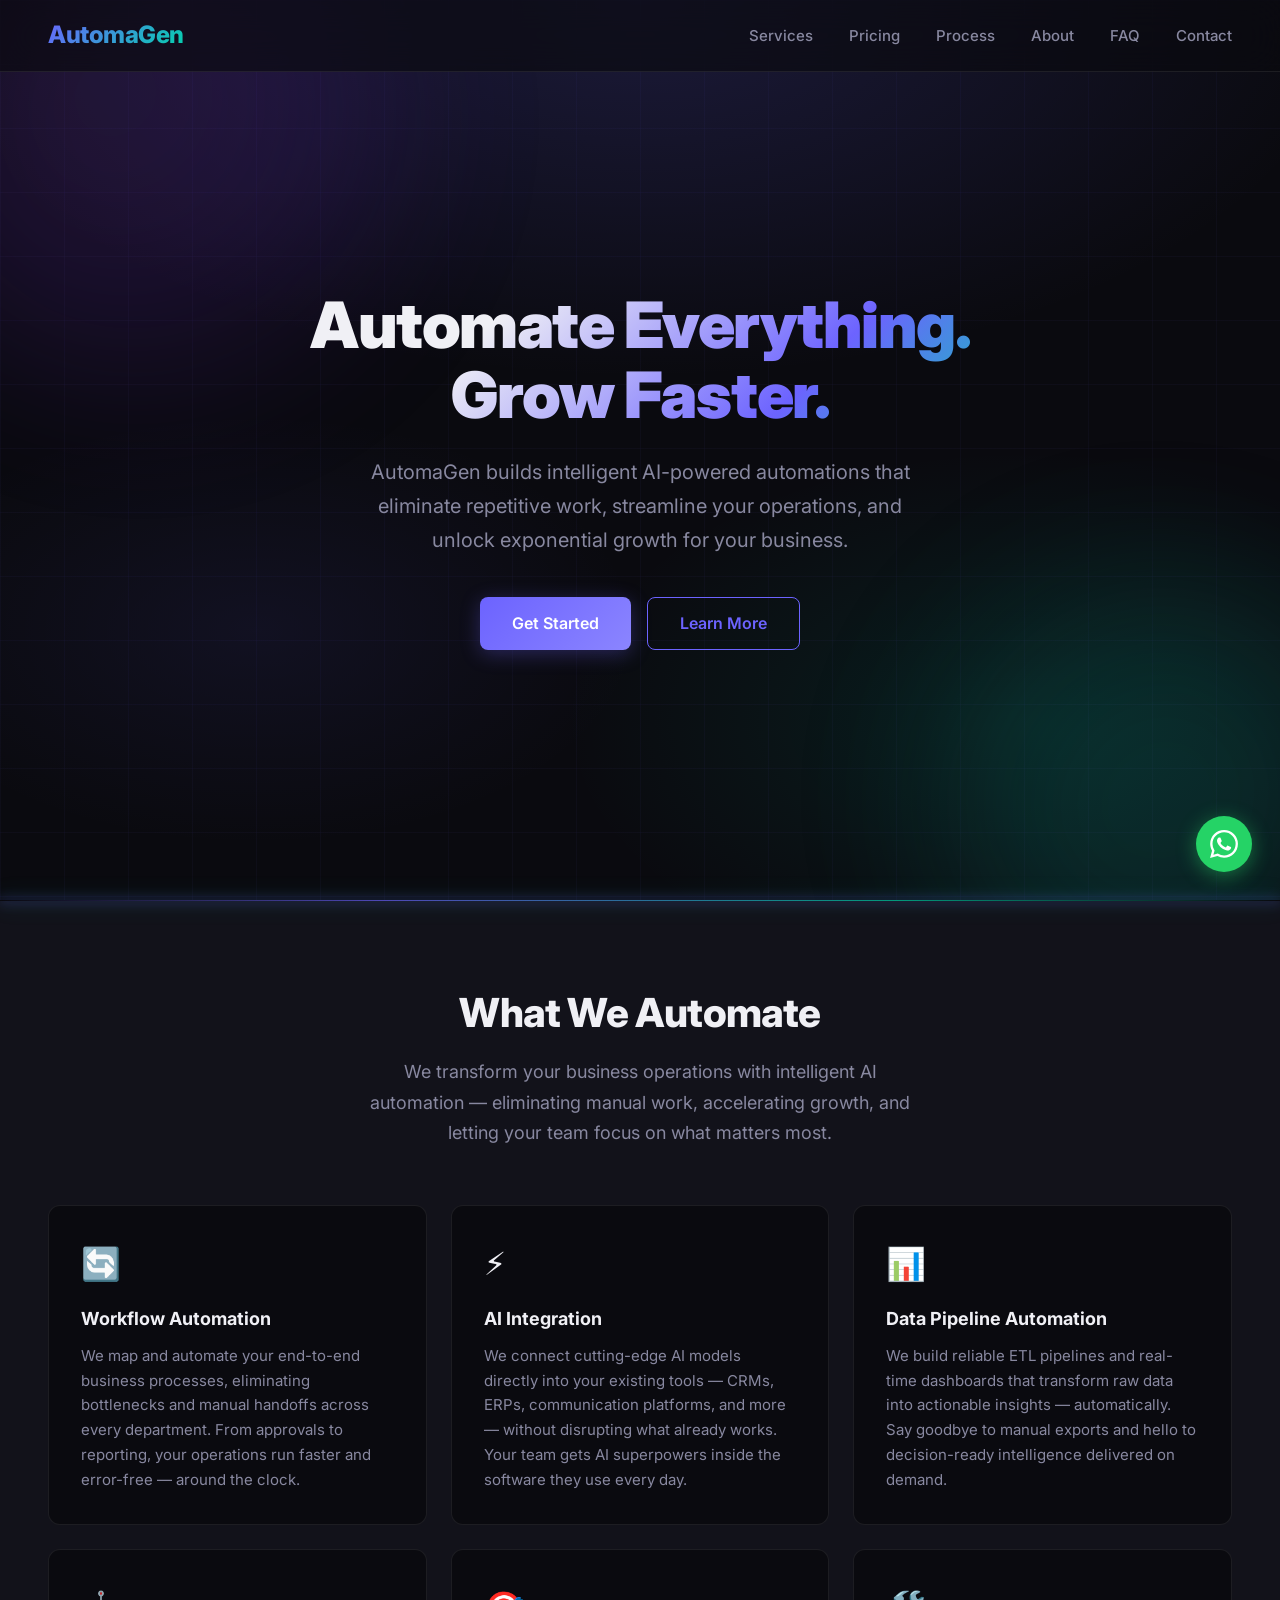
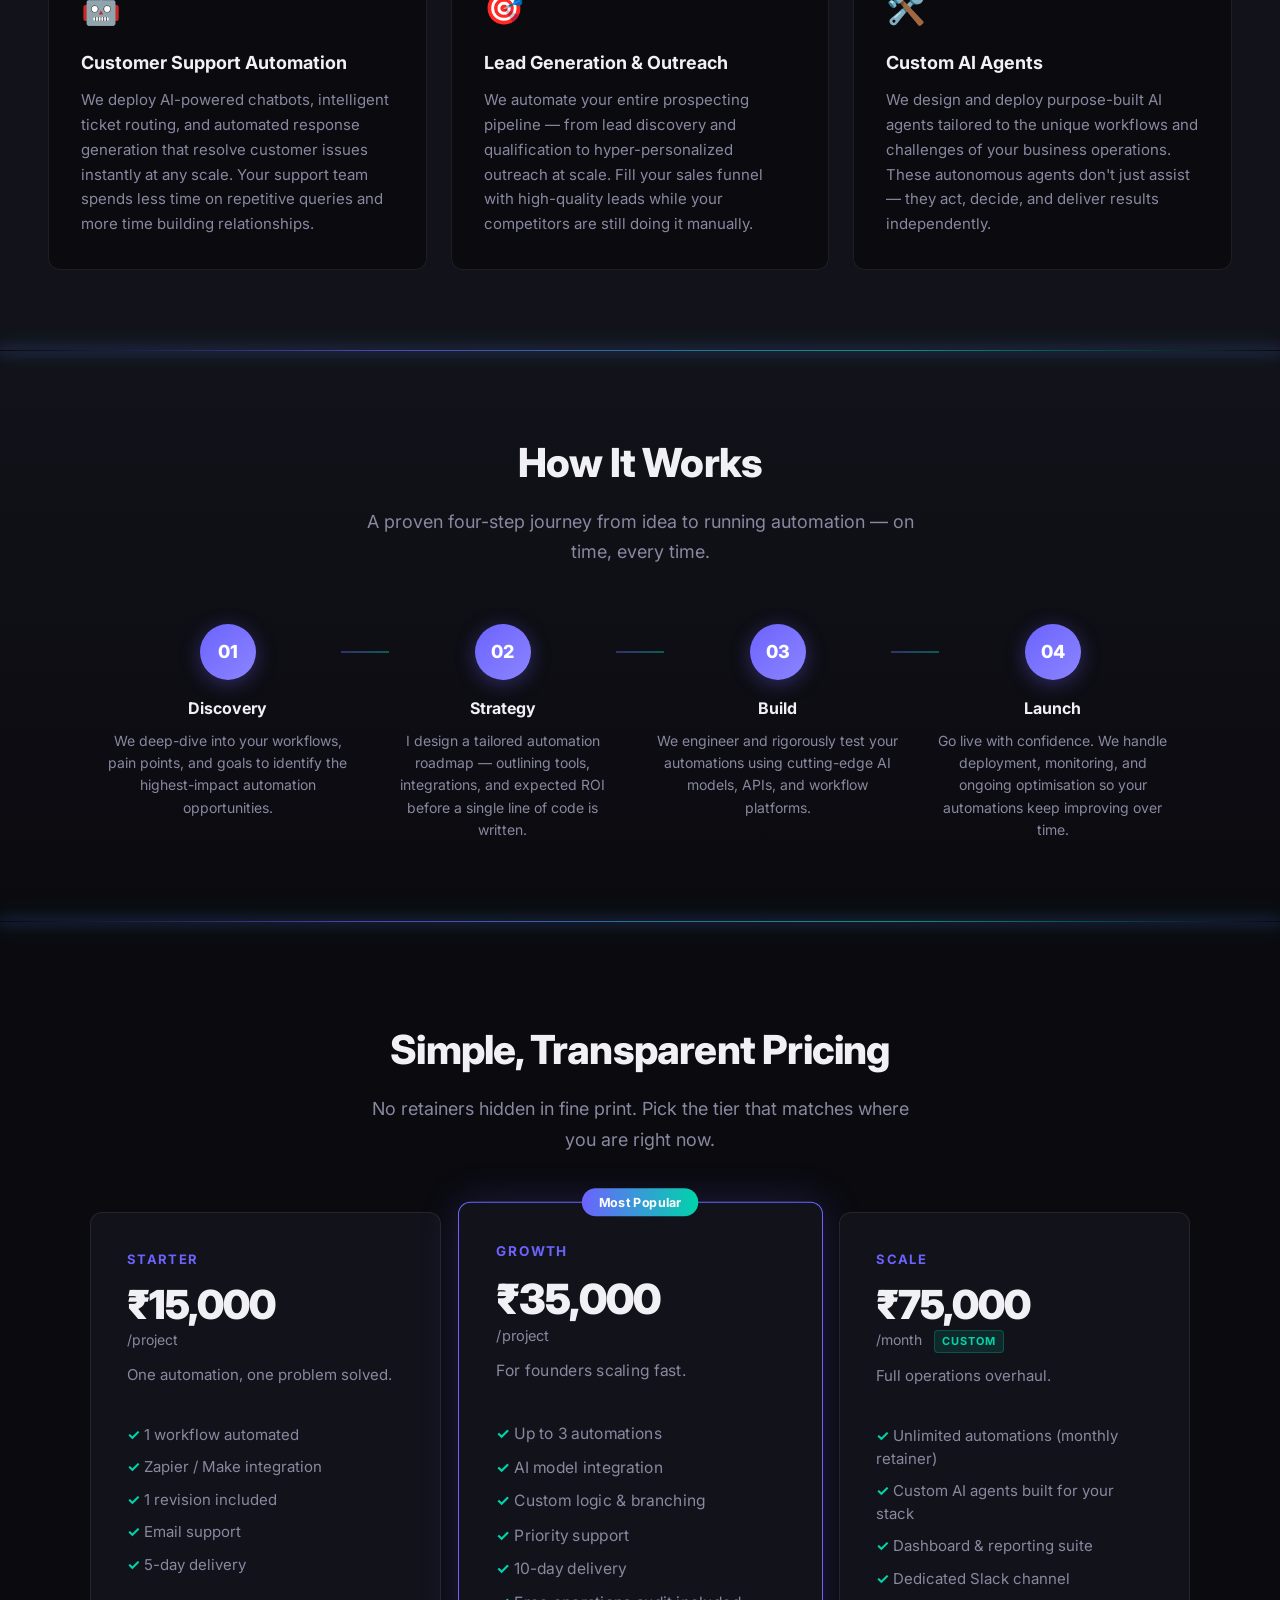
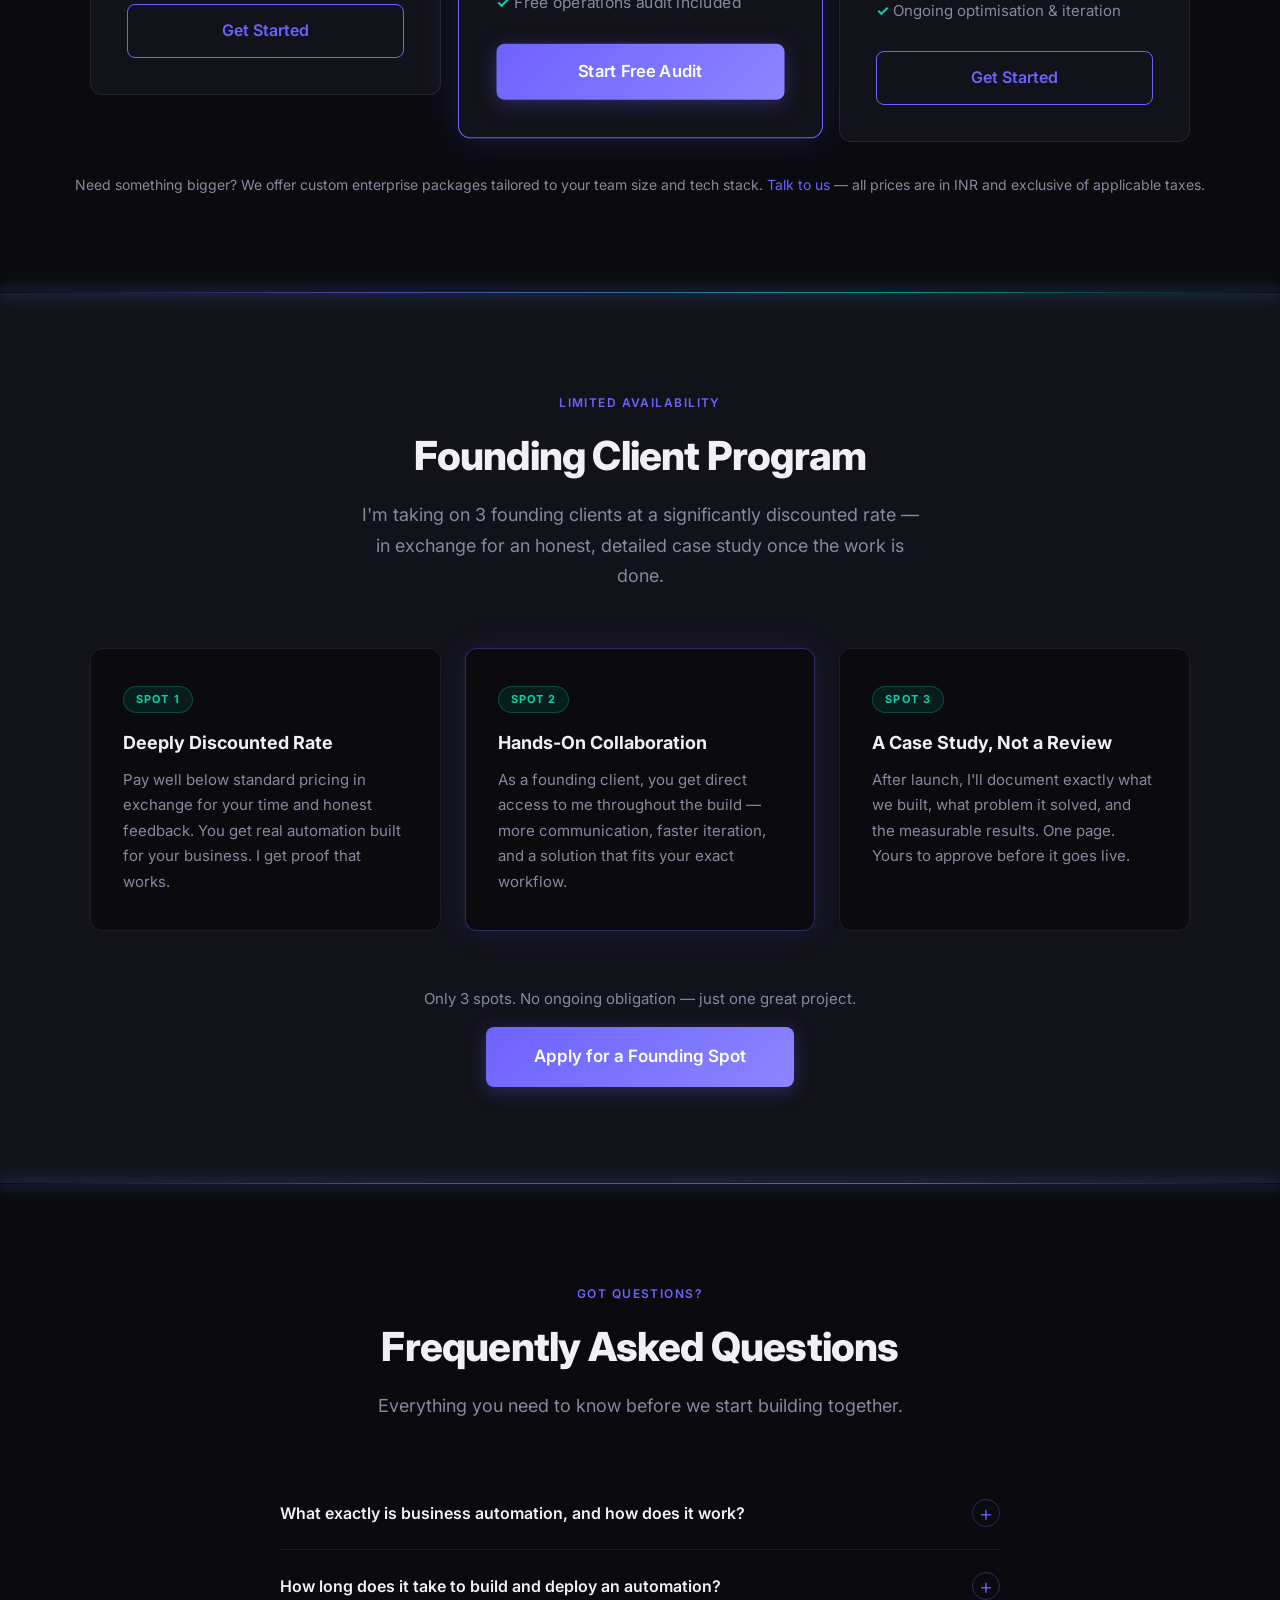
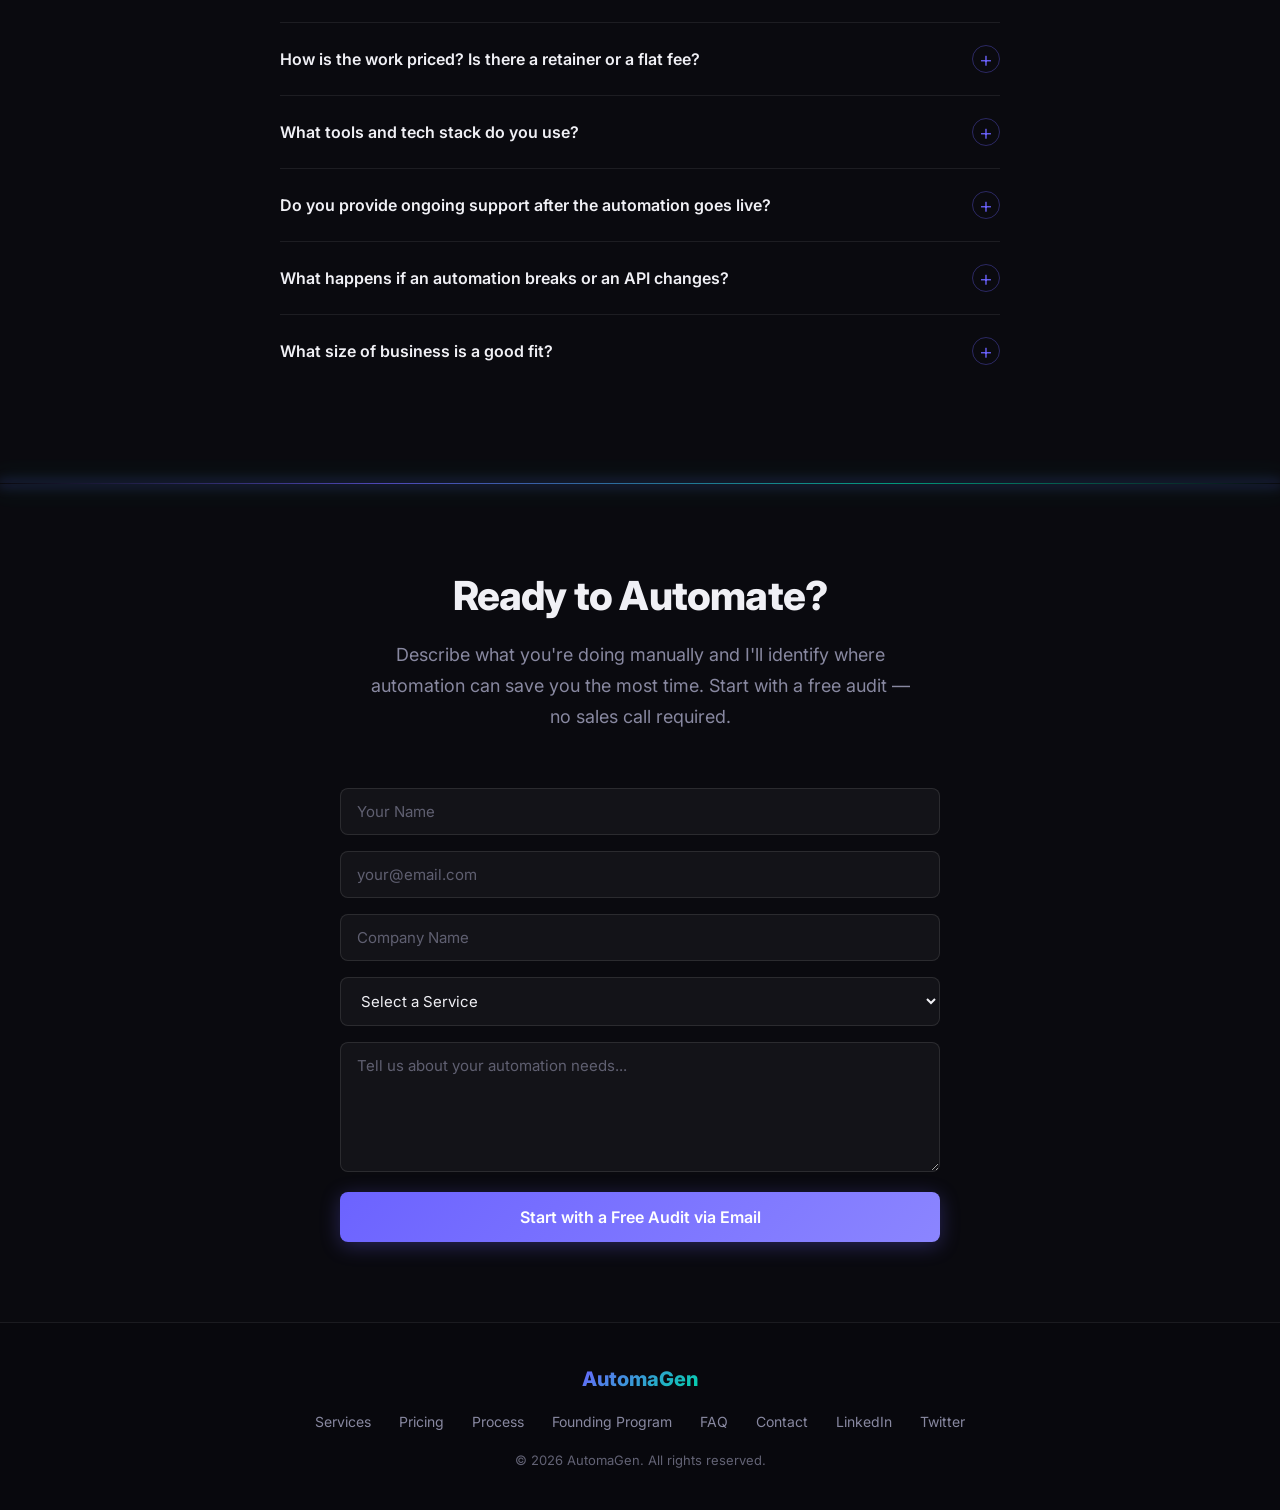
==== index.html @ 4efe049e "Initial commit: AutomaGen website with USD pricing Starter $180 / Growth $420 / Scale $900. Added IN" ====
<!DOCTYPE html>
<html lang="en">
<head>
  <meta charset="UTF-8" />
  <meta name="viewport" content="width=device-width, initial-scale=1.0" />
  <title>AutomaGen - AI Automation Agency</title>
  <link rel="stylesheet" href="styles.css" />
</head>
<body>

  <!-- NAVIGATION -->
  <nav class="nav">
    <div class="container">
      <a href="#" class="nav-logo">AutomaGen</a>
      <ul class="nav-links">
        <li><a href="#services">Services</a></li>
        <li><a href="#pricing">Pricing</a></li>
        <li><a href="#process">Process</a></li>
        <li><a href="#about">About</a></li>
        <li><a href="#faq">FAQ</a></li>
        <li><a href="#contact">Contact</a></li>
      </ul>
    </div>
  </nav>

  <!-- HERO -->
  <section id="hero" class="hero">
    <div class="container">
      <h1 class="hero-title">Automate Everything.<br>Grow Faster.</h1>
      <p class="hero-subtitle">
        AutomaGen builds intelligent AI-powered automations that eliminate repetitive work,
        streamline your operations, and unlock exponential growth for your business.
      </p>
      <div class="hero-cta">
        <a href="#contact" class="btn-primary">Get Started</a>
        <a href="#process" class="btn-secondary">Learn More</a>
      </div>
    </div>
  </section>

  <hr class="glow-divider" />

  <!-- SERVICES -->
  <section id="services">
    <div class="container">
      <div class="section-header">
        <h2 class="section-title">What We Automate</h2>
        <p class="section-subtitle">We transform your business operations with intelligent AI automation — eliminating manual work, accelerating growth, and letting your team focus on what matters most.</p>
      </div>
      <div class="services-grid">

        <div class="service-card">
          <div class="service-icon">🔄</div>
          <h3 class="service-name">Workflow Automation</h3>
          <p class="service-desc">We map and automate your end-to-end business processes, eliminating bottlenecks and manual handoffs across every department. From approvals to reporting, your operations run faster and error-free — around the clock.</p>
        </div>

        <div class="service-card">
          <div class="service-icon">⚡</div>
          <h3 class="service-name">AI Integration</h3>
          <p class="service-desc">We connect cutting-edge AI models directly into your existing tools — CRMs, ERPs, communication platforms, and more — without disrupting what already works. Your team gets AI superpowers inside the software they use every day.</p>
        </div>

        <div class="service-card">
          <div class="service-icon">📊</div>
          <h3 class="service-name">Data Pipeline Automation</h3>
          <p class="service-desc">We build reliable ETL pipelines and real-time dashboards that transform raw data into actionable insights — automatically. Say goodbye to manual exports and hello to decision-ready intelligence delivered on demand.</p>
        </div>

        <div class="service-card">
          <div class="service-icon">🤖</div>
          <h3 class="service-name">Customer Support Automation</h3>
          <p class="service-desc">We deploy AI-powered chatbots, intelligent ticket routing, and automated response generation that resolve customer issues instantly at any scale. Your support team spends less time on repetitive queries and more time building relationships.</p>
        </div>

        <div class="service-card">
          <div class="service-icon">🎯</div>
          <h3 class="service-name">Lead Generation &amp; Outreach</h3>
          <p class="service-desc">We automate your entire prospecting pipeline — from lead discovery and qualification to hyper-personalized outreach at scale. Fill your sales funnel with high-quality leads while your competitors are still doing it manually.</p>
        </div>

        <div class="service-card">
          <div class="service-icon">🛠️</div>
          <h3 class="service-name">Custom AI Agents</h3>
          <p class="service-desc">We design and deploy purpose-built AI agents tailored to the unique workflows and challenges of your business operations. These autonomous agents don't just assist — they act, decide, and deliver results independently.</p>
        </div>

      </div>
    </div>
  </section>

  <hr class="glow-divider" />

  <!-- PROCESS -->
  <section id="process" class="process-section">
    <div class="container">
      <div class="section-header">
        <h2 class="section-title">How It Works</h2>
        <p class="section-subtitle">A proven four-step journey from idea to running automation — on time, every time.</p>
      </div>
      <div class="process-steps">

        <div class="process-step">
          <div class="step-number">01</div>
          <h3>Discovery</h3>
          <p>We deep-dive into your workflows, pain points, and goals to identify the highest-impact automation opportunities.</p>
        </div>

        <div class="process-step">
          <div class="step-number">02</div>
          <h3>Strategy</h3>
          <p>I design a tailored automation roadmap — outlining tools, integrations, and expected ROI before a single line of code is written.</p>
        </div>

        <div class="process-step">
          <div class="step-number">03</div>
          <h3>Build</h3>
          <p>We engineer and rigorously test your automations using cutting-edge AI models, APIs, and workflow platforms.</p>
        </div>

        <div class="process-step">
          <div class="step-number">04</div>
          <h3>Launch</h3>
          <p>Go live with confidence. We handle deployment, monitoring, and ongoing optimisation so your automations keep improving over time.</p>
        </div>

      </div>
    </div>
  </section>

  <hr class="glow-divider" />

  <!-- PRICING -->
  <section id="pricing" class="pricing-section">
    <div class="container">

      <div class="section-header">
        <h2 class="section-title">Simple, Transparent Pricing</h2>
        <p class="section-subtitle">No retainers hidden in fine print. Pick the tier that matches where you are right now.</p>
      </div>

      <div class="pricing-grid">

        <div class="pricing-card">
          <span class="pricing-tier">Starter</span>
          <div class="pricing-price">&#8377;15,000</div>
          <span class="pricing-period">/project</span>
          <p class="pricing-tagline">One automation, one problem solved.</p>
          <ul class="pricing-features">
            <li>1 workflow automated</li>
            <li>Zapier / Make integration</li>
            <li>1 revision included</li>
            <li>Email support</li>
            <li>5-day delivery</li>
          </ul>
          <a href="#contact" class="btn-secondary">Get Started</a>
        </div>

        <div class="pricing-card featured">
          <span class="pricing-badge">Most Popular</span>
          <span class="pricing-tier">Growth</span>
          <div class="pricing-price">&#8377;35,000</div>
          <span class="pricing-period">/project</span>
          <p class="pricing-tagline">For founders scaling fast.</p>
          <ul class="pricing-features">
            <li>Up to 3 automations</li>
            <li>AI model integration</li>
            <li>Custom logic &amp; branching</li>
            <li>Priority support</li>
            <li>10-day delivery</li>
            <li>Free operations audit included</li>
          </ul>
          <a href="mailto:ramana199839@gmail.com" class="btn-primary">Start Free Audit</a>
        </div>

        <div class="pricing-card">
          <span class="pricing-tier">Scale</span>
          <div class="pricing-price">&#8377;75,000</div>
          <span class="pricing-period">/month &nbsp;<span class="pricing-custom-label">Custom</span></span>
          <p class="pricing-tagline">Full operations overhaul.</p>
          <ul class="pricing-features">
            <li>Unlimited automations (monthly retainer)</li>
            <li>Custom AI agents built for your stack</li>
            <li>Dashboard &amp; reporting suite</li>
            <li>Dedicated Slack channel</li>
            <li>Ongoing optimisation &amp; iteration</li>
          </ul>
          <a href="#contact" class="btn-secondary">Get Started</a>
        </div>

      </div>

      <p class="pricing-note">
        Need something bigger? We offer custom enterprise packages tailored to your team size and tech stack.
        <a href="#contact">Talk to us</a> &mdash; all prices are in INR and exclusive of applicable taxes.
      </p>

    </div>
  </section>

  <hr class="glow-divider" />

  <!-- FOUNDING CLIENT PROGRAM -->
  <section id="founding" class="founding-section">
    <div class="container">
      <div class="section-header">
        <span class="section-label">Limited Availability</span>
        <h2 class="section-title">Founding Client Program</h2>
        <p class="section-subtitle">I'm taking on 3 founding clients at a significantly discounted rate — in exchange for an honest, detailed case study once the work is done.</p>
      </div>

      <div class="founding-cards">

        <div class="founding-card">
          <div class="founding-spot-badge">Spot 1</div>
          <h3 class="founding-card-title">Deeply Discounted Rate</h3>
          <p class="founding-card-desc">Pay well below standard pricing in exchange for your time and honest feedback. You get real automation built for your business. I get proof that works.</p>
        </div>

        <div class="founding-card founding-card--center">
          <div class="founding-spot-badge">Spot 2</div>
          <h3 class="founding-card-title">Hands-On Collaboration</h3>
          <p class="founding-card-desc">As a founding client, you get direct access to me throughout the build — more communication, faster iteration, and a solution that fits your exact workflow.</p>
        </div>

        <div class="founding-card">
          <div class="founding-spot-badge">Spot 3</div>
          <h3 class="founding-card-title">A Case Study, Not a Review</h3>
          <p class="founding-card-desc">After launch, I'll document exactly what we built, what problem it solved, and the measurable results. One page. Yours to approve before it goes live.</p>
        </div>

      </div>

      <div class="founding-cta">
        <p class="founding-cta-note">Only 3 spots. No ongoing obligation — just one great project.</p>
        <a href="mailto:ramana199839@gmail.com" class="btn-primary founding-btn">Apply for a Founding Spot</a>
      </div>
    </div>
  </section>

  <hr class="glow-divider" />

  <!-- FAQ -->
  <section id="faq" class="faq-section">
    <div class="container">
      <div class="section-header">
        <span class="section-label">Got Questions?</span>
        <h2 class="section-title">Frequently Asked Questions</h2>
        <p class="section-subtitle">Everything you need to know before we start building together.</p>
      </div>

      <div class="faq-list">

        <div class="faq-item">
          <button class="faq-question" aria-expanded="false">
            <span>What exactly is business automation, and how does it work?</span>
            <span class="faq-icon">+</span>
          </button>
          <div class="faq-answer">
            <p>Business automation connects your existing tools — CRMs, email, spreadsheets, forms, databases — so they talk to each other and act on your behalf without manual input. Think of it as a digital employee that runs 24/7: it watches for triggers (a new lead, a payment, a form submission) and executes a sequence of actions (send an email, update a record, notify your Slack). We design these workflows using platforms like Make, n8n, Zapier, and custom code where needed.</p>
          </div>
        </div>

        <div class="faq-item">
          <button class="faq-question" aria-expanded="false">
            <span>How long does it take to build and deploy an automation?</span>
            <span class="faq-icon">+</span>
          </button>
          <div class="faq-answer">
            <p>Most single-workflow automations are scoped, built, tested, and handed over within 5–10 business days. More complex multi-system integrations or AI-powered pipelines typically take 2–4 weeks. We move fast because we start with a focused discovery session to nail down requirements before writing a single line of logic.</p>
          </div>
        </div>

        <div class="faq-item">
          <button class="faq-question" aria-expanded="false">
            <span>How is the work priced? Is there a retainer or a flat fee?</span>
            <span class="faq-icon">+</span>
          </button>
          <div class="faq-answer">
            <p>We offer both. For clearly scoped, one-off builds we charge a flat project fee agreed upfront — no surprises. For ongoing support, new automations, or iterative improvements, we offer monthly retainer plans. We'll recommend the model that makes more sense after understanding your situation.</p>
          </div>
        </div>

        <div class="faq-item">
          <button class="faq-question" aria-expanded="false">
            <span>What tools and tech stack do you use?</span>
            <span class="faq-icon">+</span>
          </button>
          <div class="faq-answer">
            <p>We're tool-agnostic and choose based on your needs. Our primary stack includes <strong>Make (Integromat)</strong>, <strong>n8n</strong>, <strong>Zapier</strong>, <strong>Airtable</strong>, and <strong>custom Python/Node.js scripts</strong> for logic that platforms can't handle. For AI features we leverage the OpenAI and Anthropic APIs. We never lock you into a tool you don't already own.</p>
          </div>
        </div>

        <div class="faq-item">
          <button class="faq-question" aria-expanded="false">
            <span>Do you provide ongoing support after the automation goes live?</span>
            <span class="faq-icon">+</span>
          </button>
          <div class="faq-answer">
            <p>Yes. Every project includes a 14-day post-launch support window at no extra cost — if anything misfires in the real world, we fix it. Beyond that, retainer clients get priority support, proactive monitoring, and monthly improvement sessions.</p>
          </div>
        </div>

        <div class="faq-item">
          <button class="faq-question" aria-expanded="false">
            <span>What happens if an automation breaks or an API changes?</span>
            <span class="faq-icon">+</span>
          </button>
          <div class="faq-answer">
            <p>Automations can break when third-party tools update their APIs — it's normal. For retainer clients, we monitor critical workflows and fix issues proactively. For project-only clients, we provide full documentation so you can locate and patch issues quickly. We also build in error-handling alerts so you're always notified if something stops working.</p>
          </div>
        </div>

        <div class="faq-item">
          <button class="faq-question" aria-expanded="false">
            <span>What size of business is a good fit?</span>
            <span class="faq-icon">+</span>
          </button>
          <div class="faq-answer">
            <p>We specialize in <strong>solo founders, micro-teams (1–10 people), and small businesses</strong>. These are the businesses that benefit most from automation because every hour saved has a direct impact on growth. If you're doing repetitive tasks more than a few times per week, you're a good candidate — send an email and I'll tell you honestly if we're the right fit.</p>
          </div>
        </div>

      </div>
    </div>
  </section>

  <hr class="glow-divider" />

  <!-- CONTACT -->
  <section id="contact" class="contact-section">
    <div class="container contact-inner">
      <div class="section-header">
        <h2 class="section-title">Ready to Automate?</h2>
        <p class="section-subtitle">Describe what you're doing manually and I'll identify where automation can save you the most time. Start with a free audit — no sales call required.</p>
      </div>

      <form class="contact-form" id="contact-form">

        <input
          type="text"
          name="name"
          class="form-input"
          placeholder="Your Name"
          required
        />

        <input
          type="email"
          name="email"
          id="email"
          class="form-input"
          placeholder="your@email.com"
          required
        />

        <input
          type="text"
          name="company"
          class="form-input"
          placeholder="Company Name"
        />

        <select name="service" class="form-input">
          <option value="" disabled selected>Select a Service</option>
          <option value="workflow-automation">Workflow Automation</option>
          <option value="ai-integration">AI Integration</option>
          <option value="data-pipeline">Data Pipeline</option>
          <option value="customer-support">Customer Support</option>
          <option value="lead-generation">Lead Generation</option>
          <option value="custom-ai-agent">Custom AI Agent</option>
          <option value="founding-spot">Founding Client Spot</option>
          <option value="not-sure">Not Sure Yet</option>
        </select>

        <textarea
          name="message"
          class="form-input form-textarea"
          placeholder="Tell us about your automation needs..."
          rows="5"
          required
        ></textarea>

        <div class="form-success" id="form-success" style="display:none;">
          Thanks! We'll be in touch within 24 hours.
        </div>

        <button type="submit" class="btn-primary">Start with a Free Audit via Email</button>

      </form>
    </div>
  </section>

  <!-- FOOTER -->
  <footer class="footer">
    <div class="footer-logo">AutomaGen</div>
    <div class="footer-links">
      <a href="#services">Services</a>
      <a href="#pricing">Pricing</a>
      <a href="#process">Process</a>
      <a href="#founding">Founding Program</a>
      <a href="#faq">FAQ</a>
      <a href="#contact">Contact</a>
      <a href="https://www.linkedin.com/" target="_blank" rel="noopener noreferrer">LinkedIn</a>
      <a href="https://www.twitter.com/" target="_blank" rel="noopener noreferrer">Twitter</a>
    </div>
    <p class="footer-copy">&copy; 2026 AutomaGen. All rights reserved.</p>
  </footer>

  <!-- WHATSAPP FIXED BUTTON -->
  <a href="https://wa.me/919803914492" target="_blank" rel="noopener noreferrer" class="whatsapp-btn" aria-label="Chat on WhatsApp">
    <svg xmlns="http://www.w3.org/2000/svg" viewBox="0 0 24 24" fill="currentColor" width="28" height="28">
      <path d="M17.472 14.382c-.297-.149-1.758-.867-2.03-.967-.273-.099-.471-.148-.67.15-.197.297-.767.966-.94 1.164-.173.199-.347.223-.644.075-.297-.15-1.255-.463-2.39-1.475-.883-.788-1.48-1.761-1.653-2.059-.173-.297-.018-.458.13-.606.134-.133.298-.347.446-.52.149-.174.198-.298.298-.497.099-.198.05-.371-.025-.52-.075-.149-.669-1.612-.916-2.207-.242-.579-.487-.5-.669-.51-.173-.008-.371-.01-.57-.01-.198 0-.52.074-.792.372-.272.297-1.04 1.016-1.04 2.479 0 1.462 1.065 2.875 1.213 3.074.149.198 2.096 3.2 5.077 4.487.709.306 1.262.489 1.694.625.712.227 1.36.195 1.871.118.571-.085 1.758-.719 2.006-1.413.248-.694.248-1.289.173-1.413-.074-.124-.272-.198-.57-.347m-5.421 7.403h-.004a9.87 9.87 0 01-5.031-1.378l-.361-.214-3.741.982.998-3.648-.235-.374a9.86 9.86 0 01-1.51-5.26c.001-5.45 4.436-9.884 9.888-9.884 2.64 0 5.122 1.03 6.988 2.898a9.825 9.825 0 012.893 6.994c-.003 5.45-4.437 9.884-9.885 9.884m8.413-18.297A11.815 11.815 0 0012.05 0C5.495 0 .16 5.335.157 11.892c0 2.096.547 4.142 1.588 5.945L.057 24l6.305-1.654a11.882 11.882 0 005.683 1.448h.005c6.554 0 11.89-5.335 11.893-11.893a11.821 11.821 0 00-3.48-8.413z"/>
    </svg>
  </a>

  <script src="snippet_animations.js"></script>
  <script>
    window.addEventListener('scroll', function() {
      document.querySelector('.nav').classList.toggle('scrolled', window.scrollY > 20);
    });

    document.getElementById('contact-form').addEventListener('submit', function(e) {
      e.preventDefault();
      document.getElementById('form-success').style.display = 'block';
      this.reset();
    });

    (function() {
      var questions = document.querySelectorAll('.faq-question');
      questions.forEach(function(btn) {
        btn.addEventListener('click', function() {
          var item = btn.closest('.faq-item');
          var isOpen = item.classList.contains('open');
          document.querySelectorAll('.faq-item.open').forEach(function(openItem) {
            openItem.classList.remove('open');
            openItem.querySelector('.faq-question').setAttribute('aria-expanded', 'false');
            openItem.querySelector('.faq-answer').style.maxHeight = '0';
            openItem.querySelector('.faq-answer').style.paddingBottom = '0';
          });
          if (!isOpen) {
            item.classList.add('open');
            btn.setAttribute('aria-expanded', 'true');
            var answer = item.querySelector('.faq-answer');
            answer.style.maxHeight = '500px';
            answer.style.paddingBottom = '16px';
          }
        });
      });
    })();
  </script>

</body>
</html>
---- styles.css ----
/* Google Fonts — Inter */
@import url('https://fonts.googleapis.com/css2?family=Inter:wght@300;400;500;600;700;800;900&display=swap');

/* ============================================================
   CSS CUSTOM PROPERTIES
   ============================================================ */
:root {
  --bg-base:          #0a0a0f;
  --bg-surface:       #12121a;
  --accent:           #6c63ff;
  --accent-secondary: #00d4aa;
  --text-primary:     #f0f0f5;
  --text-muted:       #8888a0;
  --border-subtle:    rgba(255, 255, 255, 0.08);
  --radius-card:      12px;
  --radius-btn:       8px;
  --transition:       0.25s ease;
  --font-base:        'Inter', system-ui, sans-serif;
}

/* ============================================================
   RESET & BASE
   ============================================================ */
*, *::before, *::after {
  box-sizing: border-box;
  margin: 0;
  padding: 0;
}

html {
  scroll-behavior: smooth;
  font-size: 16px;
}

body {
  font-family: var(--font-base);
  background-color: var(--bg-base);
  color: var(--text-primary);
  line-height: 1.6;
  -webkit-font-smoothing: antialiased;
  overflow-x: hidden;
}

a { color: inherit; text-decoration: none; }
ul, ol { list-style: none; }
img { max-width: 100%; display: block; }
button, input, textarea, select { font-family: inherit; font-size: inherit; }

.container {
  max-width: 1200px;
  margin: 0 auto;
  width: 100%;
}

/* ============================================================
   NAV
   ============================================================ */
.nav {
  position: fixed;
  top: 0; left: 0; right: 0;
  z-index: 1000;
  display: flex;
  align-items: center;
  justify-content: space-between;
  padding: 0 48px;
  height: 72px;
  background: rgba(10, 10, 15, 0.65);
  backdrop-filter: blur(20px);
  -webkit-backdrop-filter: blur(20px);
  border-bottom: 1px solid var(--border-subtle);
  transition: background var(--transition), box-shadow var(--transition);
}

.nav .container {
  display: flex;
  align-items: center;
  justify-content: space-between;
  width: 100%;
}

.nav.scrolled {
  background: rgba(10, 10, 15, 0.92);
  box-shadow: 0 4px 32px rgba(0, 0, 0, 0.4);
}

.nav-logo {
  font-size: 1.5rem;
  font-weight: 800;
  letter-spacing: -0.5px;
  background: linear-gradient(135deg, var(--accent) 0%, var(--accent-secondary) 100%);
  -webkit-background-clip: text;
  -webkit-text-fill-color: transparent;
  background-clip: text;
}

.nav-links {
  display: flex;
  align-items: center;
  gap: 36px;
}

.nav-links a {
  position: relative;
  font-size: 0.9375rem;
  font-weight: 500;
  color: var(--text-muted);
  transition: color var(--transition);
  padding-bottom: 4px;
}

.nav-links a::after {
  content: '';
  position: absolute;
  bottom: 0; left: 0;
  width: 0; height: 2px;
  background: linear-gradient(90deg, var(--accent), var(--accent-secondary));
  border-radius: 2px;
  transition: width var(--transition);
}

.nav-links a:hover { color: var(--text-primary); }
.nav-links a:hover::after { width: 100%; }

/* ============================================================
   HERO
   ============================================================ */
.hero {
  position: relative;
  min-height: 100vh;
  display: flex;
  flex-direction: column;
  align-items: center;
  justify-content: center;
  text-align: center;
  padding: 120px 24px 80px;
  overflow: hidden;
  background:
    radial-gradient(ellipse 80% 60% at 50% 0%,  rgba(108, 99, 255, 0.18) 0%, transparent 70%),
    radial-gradient(ellipse 60% 50% at 80% 80%, rgba(0, 212, 170, 0.10) 0%, transparent 60%),
    radial-gradient(ellipse 50% 40% at 20% 70%, rgba(108, 99, 255, 0.08) 0%, transparent 60%),
    var(--bg-base);
}

.hero::before {
  content: '';
  position: absolute;
  inset: 0;
  background-image:
    linear-gradient(rgba(108, 99, 255, 0.04) 1px, transparent 1px),
    linear-gradient(90deg, rgba(108, 99, 255, 0.04) 1px, transparent 1px);
  background-size: 64px 64px;
  pointer-events: none;
}

.hero .container {
  position: relative;
  z-index: 1;
}

.hero-title {
  font-size: clamp(2.5rem, 6vw, 4rem);
  font-weight: 900;
  line-height: 1.1;
  letter-spacing: -1.5px;
  max-width: 800px;
  margin: 0 auto 24px;
  background: linear-gradient(135deg, var(--text-primary) 30%, var(--accent) 70%, var(--accent-secondary) 100%);
  -webkit-background-clip: text;
  -webkit-text-fill-color: transparent;
  background-clip: text;
}

.hero-subtitle {
  font-size: 1.25rem;
  color: var(--text-muted);
  max-width: 560px;
  margin: 0 auto 40px;
  line-height: 1.7;
}

.hero-cta {
  display: flex;
  align-items: center;
  justify-content: center;
  gap: 16px;
  flex-wrap: wrap;
}

/* ============================================================
   BUTTONS
   ============================================================ */
.btn-primary {
  display: inline-flex;
  align-items: center;
  justify-content: center;
  gap: 8px;
  padding: 14px 32px;
  border-radius: var(--radius-btn);
  border: none;
  cursor: pointer;
  font-size: 1rem;
  font-weight: 600;
  color: #ffffff;
  background: linear-gradient(135deg, var(--accent) 0%, #8b85ff 100%);
  box-shadow: 0 4px 20px rgba(108, 99, 255, 0.30);
  transition: transform var(--transition), box-shadow var(--transition), filter var(--transition);
}

.btn-primary:hover {
  transform: translateY(-3px);
  box-shadow: 0 8px 32px rgba(108, 99, 255, 0.50);
  filter: brightness(1.1);
}

.btn-secondary {
  display: inline-flex;
  align-items: center;
  justify-content: center;
  gap: 8px;
  padding: 13px 32px;
  border-radius: var(--radius-btn);
  border: 1.5px solid var(--accent);
  cursor: pointer;
  font-size: 1rem;
  font-weight: 600;
  color: var(--accent);
  background: transparent;
  transition: background var(--transition), color var(--transition),
              transform var(--transition), box-shadow var(--transition);
}

.btn-secondary:hover {
  background: var(--accent);
  color: #ffffff;
  transform: translateY(-2px);
  box-shadow: 0 6px 24px rgba(108, 99, 255, 0.35);
}

/* ============================================================
   GENERAL SECTIONS
   ============================================================ */
section { padding: 80px 48px; }

.section-header {
  text-align: center;
  margin-bottom: 56px;
}

.section-title {
  font-size: clamp(1.75rem, 4vw, 2.5rem);
  font-weight: 800;
  color: var(--text-primary);
  letter-spacing: -0.8px;
  margin-bottom: 12px;
}

.section-subtitle {
  font-size: 1.125rem;
  color: var(--text-muted);
  max-width: 560px;
  margin: 0 auto;
  line-height: 1.7;
}

/* ============================================================
   SERVICES
   ============================================================ */
#services { background: var(--bg-surface); }

.services-grid {
  display: grid;
  grid-template-columns: repeat(3, 1fr);
  gap: 24px;
  max-width: 1200px;
  margin: 0 auto;
}

.service-card {
  background: var(--bg-base);
  border: 1px solid var(--border-subtle);
  border-radius: var(--radius-card);
  padding: 32px;
  transition: border-color var(--transition), transform var(--transition), box-shadow var(--transition);
  position: relative;
  overflow: hidden;
}

.service-card::before {
  content: '';
  position: absolute;
  top: 0; left: 0; right: 0;
  height: 2px;
  background: linear-gradient(90deg, transparent, var(--accent), transparent);
  opacity: 0;
  transition: opacity var(--transition);
}

.service-card:hover {
  border-color: rgba(108, 99, 255, 0.55);
  transform: scale(1.02) translateY(-4px);
  box-shadow: 0 16px 48px rgba(108, 99, 255, 0.15);
}

.service-card:hover::before { opacity: 1; }

.service-icon {
  font-size: 2rem;
  margin-bottom: 16px;
  display: block;
}

.service-name {
  font-size: 1.125rem;
  font-weight: 700;
  color: var(--text-primary);
  margin-bottom: 10px;
}

.service-desc {
  font-size: 0.9375rem;
  color: var(--text-muted);
  line-height: 1.65;
}

/* ============================================================
   PROCESS
   ============================================================ */
.process-section {
  background: linear-gradient(180deg, var(--bg-surface) 0%, var(--bg-base) 100%);
}

.process-steps {
  display: flex;
  flex-direction: row;
  align-items: flex-start;
  justify-content: center;
  gap: 0;
  max-width: 1100px;
  margin: 0 auto;
}

.process-step {
  display: flex;
  flex-direction: column;
  align-items: center;
  text-align: center;
  flex: 1;
  padding: 0 16px;
  position: relative;
}

.process-step:not(:last-child)::after {
  content: '';
  position: absolute;
  top: 27px; right: -24px;
  width: 48px; height: 2px;
  background: linear-gradient(90deg, var(--accent), var(--accent-secondary));
  opacity: 0.4;
}

.step-number {
  width: 56px; height: 56px;
  border-radius: 50%;
  background: linear-gradient(135deg, var(--accent) 0%, #8b85ff 100%);
  display: flex;
  align-items: center;
  justify-content: center;
  font-size: 1.125rem;
  font-weight: 800;
  color: #ffffff;
  margin-bottom: 16px;
  box-shadow: 0 4px 20px rgba(108, 99, 255, 0.35);
  flex-shrink: 0;
}

.process-step h3 {
  font-size: 1rem;
  font-weight: 700;
  color: var(--text-primary);
  margin-bottom: 8px;
}

.process-step p {
  font-size: 0.875rem;
  color: var(--text-muted);
  line-height: 1.6;
}

/* ============================================================
   STATS / ABOUT
   ============================================================ */
.stats-section {
  background: var(--bg-surface);
  border-top: 1px solid var(--border-subtle);
  border-bottom: 1px solid var(--border-subtle);
}

.stats-row {
  display: flex;
  justify-content: center;
  align-items: stretch;
  max-width: 900px;
  margin: 0 auto;
}

.stat-box {
  flex: 1;
  display: flex;
  flex-direction: column;
  align-items: center;
  justify-content: center;
  text-align: center;
  padding: 32px 24px;
  position: relative;
}

.stat-box:not(:last-child)::after {
  content: '';
  position: absolute;
  right: 0; top: 20%;
  height: 60%; width: 1px;
  background: var(--border-subtle);
}

.stat-number {
  font-size: clamp(2rem, 4vw, 3rem);
  font-weight: 900;
  color: var(--accent-secondary);
  letter-spacing: -1px;
  line-height: 1;
  margin-bottom: 8px;
  display: block;
}

.stat-label {
  font-size: 0.9375rem;
  color: var(--text-muted);
  font-weight: 500;
}

/* ============================================================
   CONTACT
   ============================================================ */
.contact-section {
  background: var(--bg-base);
  display: flex;
  flex-direction: column;
  align-items: center;
}

.contact-inner {
  width: 100%;
  max-width: 600px;
}

.contact-form {
  display: flex;
  flex-direction: column;
  gap: 16px;
  width: 100%;
}

.contact-form input,
.contact-form textarea,
.contact-form select {
  width: 100%;
  padding: 13px 16px;
  border-radius: var(--radius-btn);
  border: 1px solid rgba(255, 255, 255, 0.10);
  background: rgba(255, 255, 255, 0.04);
  color: var(--text-primary);
  font-size: 0.9375rem;
  outline: none;
  transition: border-color var(--transition), background var(--transition), box-shadow var(--transition);
}

.contact-form input::placeholder,
.contact-form textarea::placeholder {
  color: var(--text-muted);
  opacity: 0.65;
}

.contact-form input:focus,
.contact-form textarea:focus,
.contact-form select:focus {
  border-color: var(--accent);
  background: rgba(108, 99, 255, 0.06);
  box-shadow: 0 0 0 3px rgba(108, 99, 255, 0.15);
}

.contact-form select option { background: var(--bg-surface); color: var(--text-primary); }
.contact-form textarea { resize: vertical; min-height: 130px; }

.contact-form .btn-primary { width: 100%; padding: 15px 32px; margin-top: 4px; }

.form-success {
  padding: 14px 20px;
  border-radius: var(--radius-btn);
  background: rgba(0, 212, 170, 0.12);
  border: 1px solid rgba(0, 212, 170, 0.30);
  color: var(--accent-secondary);
  font-weight: 500;
  text-align: center;
}

/* ============================================================
   FOOTER
   ============================================================ */
.footer {
  background: #08080d;
  border-top: 1px solid var(--border-subtle);
  padding: 40px 48px;
  display: flex;
  flex-direction: column;
  align-items: center;
  text-align: center;
  gap: 16px;
}

.footer-logo {
  font-size: 1.25rem;
  font-weight: 800;
  background: linear-gradient(135deg, var(--accent) 0%, var(--accent-secondary) 100%);
  -webkit-background-clip: text;
  -webkit-text-fill-color: transparent;
  background-clip: text;
}

.footer-links {
  display: flex;
  gap: 28px;
  flex-wrap: wrap;
  justify-content: center;
}

.footer-links a {
  font-size: 0.875rem;
  color: var(--text-muted);
  transition: color var(--transition);
}

.footer-links a:hover { color: var(--text-primary); }

.footer-copy {
  font-size: 0.8125rem;
  color: var(--text-muted);
  opacity: 0.7;
}

/* ============================================================
   RESPONSIVE — 768px
   ============================================================ */
@media (max-width: 768px) {
  .nav { padding: 0 20px; }
  .nav-links { display: none; }

  .hero { padding: 100px 20px 60px; }
  .hero-title { font-size: 2.25rem; letter-spacing: -0.75px; }
  .hero-subtitle { font-size: 1rem; }
  .hero-cta { flex-direction: column; gap: 12px; width: 100%; }
  .btn-primary, .btn-secondary { width: 100%; justify-content: center; }

  section { padding: 60px 20px; }
  .section-title { font-size: 1.75rem; }
  .section-subtitle { font-size: 1rem; }

  .services-grid { grid-template-columns: 1fr; gap: 16px; }
  .service-card { padding: 24px; }

  .process-steps { flex-direction: column; align-items: center; gap: 32px; }
  .process-step { padding: 0; max-width: 300px; }
  .process-step::after { display: none; }

  .stats-section { padding: 48px 20px; }
  .stats-row { flex-direction: column; }
  .stat-box { padding: 24px 20px; }
  .stat-box::after { display: none; }
  .stat-box:not(:last-child) { border-bottom: 1px solid var(--border-subtle); }

  .contact-section { padding: 60px 20px; }
  .footer { padding: 32px 20px; }
  .footer-links { gap: 16px; }
}

/* ============================================================
   WHATSAPP FIXED BUTTON
   ============================================================ */
.whatsapp-btn {
  position: fixed;
  bottom: 28px;
  right: 28px;
  z-index: 999;
  width: 56px;
  height: 56px;
  border-radius: 50%;
  background: #25d366;
  color: #ffffff;
  display: flex;
  align-items: center;
  justify-content: center;
  box-shadow: 0 4px 20px rgba(37, 211, 102, 0.45);
  transition: transform var(--transition), box-shadow var(--transition);
}

.whatsapp-btn:hover {
  transform: translateY(-3px) scale(1.08);
  box-shadow: 0 8px 28px rgba(37, 211, 102, 0.60);
}

/* ============================================================
   SCROLLBAR & SELECTION
   ============================================================ */
::-webkit-scrollbar { width: 6px; }
::-webkit-scrollbar-track { background: var(--bg-base); }
::-webkit-scrollbar-thumb { background: rgba(108, 99, 255, 0.4); border-radius: 3px; }
::-webkit-scrollbar-thumb:hover { background: var(--accent); }

::selection { background: rgba(108, 99, 255, 0.35); color: var(--text-primary); }

/* ============================================================
   SCROLL REVEAL ANIMATIONS
   ============================================================ */
.reveal {
  opacity: 0;
  transform: translateY(40px);
  transition: opacity 0.7s ease, transform 0.7s ease;
}
.reveal.visible { opacity: 1; transform: translateY(0); }

.reveal-left {
  opacity: 0;
  transform: translateX(-40px);
  transition: opacity 0.7s ease, transform 0.7s ease;
}
.reveal-left.visible { opacity: 1; transform: translateX(0); }

.reveal-scale {
  opacity: 0;
  transform: scale(0.92);
  transition: opacity 0.6s ease, transform 0.6s ease;
}
.reveal-scale.visible { opacity: 1; transform: scale(1); }

.reveal:nth-child(1) { transition-delay: 0s; }
.reveal:nth-child(2) { transition-delay: 0.1s; }
.reveal:nth-child(3) { transition-delay: 0.2s; }
.reveal:nth-child(4) { transition-delay: 0.3s; }
.reveal:nth-child(5) { transition-delay: 0.4s; }
.reveal:nth-child(6) { transition-delay: 0.5s; }

/* ============================================================
   ANIMATED HERO ORBS
   ============================================================ */
.hero-orb {
  position: absolute;
  border-radius: 50%;
  pointer-events: none;
  opacity: 0.15;
  filter: blur(80px);
  will-change: transform;
}

.hero-orb:nth-child(1) {
  width: 520px; height: 520px;
  top: -120px; left: -100px;
  background: radial-gradient(circle at 40% 40%, #a855f7, #6d28d9 55%, transparent 80%);
  animation: float-orb-1 10s ease-in-out infinite alternate;
}

.hero-orb:nth-child(2) {
  width: 440px; height: 440px;
  bottom: -100px; right: -80px;
  background: radial-gradient(circle at 60% 60%, #14b8a6, #0d9488 55%, transparent 80%);
  animation: float-orb-2 12s ease-in-out infinite alternate;
}

@keyframes float-orb-1 {
  0%   { transform: translate(0px, 0px) rotate(0deg); }
  33%  { transform: translate(20px, -15px) rotate(3deg); }
  66%  { transform: translate(-10px, 25px) rotate(-2deg); }
  100% { transform: translate(30px, 10px) rotate(4deg); }
}

@keyframes float-orb-2 {
  0%   { transform: translate(0px, 0px) rotate(0deg); }
  33%  { transform: translate(-25px, 15px) rotate(-3deg); }
  66%  { transform: translate(15px, -20px) rotate(2deg); }
  100% { transform: translate(-30px, -10px) rotate(-4deg); }
}

/* ============================================================
   GLOWING DIVIDER
   ============================================================ */
.glow-divider {
  width: 100%;
  height: 1px;
  background: linear-gradient(90deg, transparent 0%, var(--accent) 30%, var(--accent-secondary) 70%, transparent 100%);
  box-shadow: 0 0 12px 2px rgba(108, 99, 255, 0.4), 0 0 24px 4px rgba(0, 212, 170, 0.2);
  border: none;
  margin: 0;
  opacity: 0.7;
}

/* ============================================================
   PRICING
   ============================================================ */
.pricing-section { background: var(--bg-base); padding: 96px 24px; }

.pricing-grid {
  display: grid;
  grid-template-columns: repeat(3, 1fr);
  gap: 24px;
  max-width: 1100px;
  margin: 0 auto;
  align-items: start;
}

.pricing-card {
  background: var(--bg-surface);
  border: 1px solid var(--border-subtle);
  border-radius: var(--radius-card);
  padding: 36px;
  display: flex;
  flex-direction: column;
  position: relative;
  transition: transform var(--transition), box-shadow var(--transition);
}

.pricing-card:hover { transform: translateY(-4px); box-shadow: 0 8px 32px rgba(0,0,0,0.35); }

.pricing-card.featured {
  border-color: var(--accent);
  box-shadow: 0 0 40px rgba(108, 99, 255, 0.2);
  transform: scale(1.04);
}
.pricing-card.featured:hover { transform: scale(1.04) translateY(-4px); }

.pricing-badge {
  position: absolute;
  top: -14px; left: 50%;
  transform: translateX(-50%);
  background: linear-gradient(90deg, var(--accent) 0%, var(--accent-secondary) 100%);
  color: #ffffff;
  font-size: 0.75rem;
  font-weight: 700;
  padding: 4px 16px;
  border-radius: 20px;
  white-space: nowrap;
  letter-spacing: 0.02em;
}

.pricing-tier {
  font-size: 0.8125rem;
  font-weight: 700;
  text-transform: uppercase;
  letter-spacing: 0.1em;
  color: var(--accent);
  margin-bottom: 16px;
  display: block;
}

.pricing-price {
  font-size: 2.5rem;
  font-weight: 900;
  color: var(--text-primary);
  letter-spacing: -1px;
  line-height: 1;
  margin-bottom: 4px;
}

.pricing-period { font-size: 0.875rem; color: var(--text-muted); display: block; margin-bottom: 0; }

.pricing-custom-label {
  display: inline-block;
  font-size: 0.6875rem;
  font-weight: 700;
  text-transform: uppercase;
  letter-spacing: 0.08em;
  color: var(--accent-secondary);
  background: rgba(0, 212, 170, 0.12);
  border: 1px solid rgba(0, 212, 170, 0.25);
  border-radius: 4px;
  padding: 2px 7px;
  vertical-align: middle;
  margin-left: 4px;
}

.pricing-tagline { font-size: 0.9375rem; color: var(--text-muted); line-height: 1.5; margin: 12px 0 20px; min-height: 40px; }

.pricing-features {
  list-style: none;
  padding: 0; margin: 0 0 28px;
  display: flex; flex-direction: column; gap: 10px;
  flex: 1;
}
.pricing-features li { font-size: 0.9375rem; color: var(--text-muted); line-height: 1.5; }
.pricing-features li::before { content: '\2713\00A0'; color: var(--accent-secondary); font-weight: 700; }

.pricing-note { text-align: center; color: var(--text-muted); font-size: 0.875rem; line-height: 1.6; margin-top: 32px; }
.pricing-note a { color: var(--accent); }
.pricing-note a:hover { text-decoration: underline; }

.pricing-card .btn-primary,
.pricing-card .btn-secondary {
  width: 100%; margin-top: auto;
  display: flex; align-items: center; justify-content: center;
}

/* ============================================================
   TESTIMONIALS
   ============================================================ */
.testimonials-section { background-color: var(--bg-surface); padding: 96px 24px; }

.testimonials-grid {
  display: grid;
  grid-template-columns: repeat(3, 1fr);
  gap: 24px;
  max-width: 1100px;
  margin: 0 auto;
}

.testimonial-card {
  background-color: var(--bg-base);
  border: 1px solid var(--border-subtle);
  border-radius: var(--radius-card);
  padding: 28px;
  display: flex; flex-direction: column; gap: 16px;
  transition: transform var(--transition), box-shadow var(--transition), border-color var(--transition);
}
.testimonial-card:hover {
  transform: translateY(-6px);
  box-shadow: 0 16px 40px rgba(108, 99, 255, 0.12);
  border-color: rgba(108, 99, 255, 0.3);
}

.testimonial-top { display: flex; align-items: center; gap: 14px; }

.avatar {
  width: 48px; height: 48px;
  border-radius: 50%;
  background: linear-gradient(135deg, var(--avatar-from, #6c63ff), var(--avatar-to, #00d4aa));
  display: flex; align-items: center; justify-content: center;
  font-size: 0.8125rem; font-weight: 700; color: #ffffff;
  flex-shrink: 0; letter-spacing: 0.04em;
}

.testimonial-meta { display: flex; flex-direction: column; gap: 3px; }
.testimonial-name { font-size: 0.9375rem; font-weight: 600; color: var(--text-primary); }
.testimonial-role { font-size: 0.8125rem; color: var(--text-muted); }

.stars { font-size: 1rem; color: #fbbf24; letter-spacing: 0.05em; }

.testimonial-quote {
  font-size: 0.9375rem; font-style: italic;
  color: var(--text-muted); line-height: 1.7;
  margin: 0; border: none; flex-grow: 1;
}

/* ============================================================
   FAQ
   ============================================================ */
.faq-section { background-color: var(--bg-base); padding: 96px 24px; }

.faq-list {
  max-width: 720px;
  margin: 0 auto;
  display: flex; flex-direction: column;
}

.faq-item { border-bottom: 1px solid var(--border-subtle); }
.faq-item:last-child { border-bottom: none; }

.faq-question {
  width: 100%;
  display: flex; justify-content: space-between; align-items: center; gap: 16px;
  background: none; border: none;
  padding: 22px 0;
  cursor: pointer; text-align: left;
  font-family: inherit; font-size: 1rem; font-weight: 600;
  color: var(--text-primary); line-height: 1.4;
  transition: color var(--transition);
}
.faq-question:hover { color: var(--accent); }
.faq-item.open .faq-question { color: var(--accent); }

.faq-icon {
  display: flex; align-items: center; justify-content: center;
  width: 28px; height: 28px; flex-shrink: 0;
  font-size: 1.375rem; font-weight: 300; line-height: 1;
  color: var(--accent);
  border: 1px solid rgba(108, 99, 255, 0.35);
  border-radius: 50%;
  transition: transform 0.35s ease, background-color var(--transition);
}
.faq-item.open .faq-icon { transform: rotate(45deg); background-color: rgba(108, 99, 255, 0.15); }

.faq-answer {
  max-height: 0; overflow: hidden; padding-bottom: 0;
  transition: max-height 0.35s ease, padding-bottom 0.35s ease;
}
.faq-answer p { font-size: 0.9375rem; color: var(--text-muted); line-height: 1.75; margin: 0 0 4px; }
.faq-answer p strong { color: var(--text-primary); font-weight: 600; }

/* ============================================================
   FOUNDING CLIENT PROGRAM
   ============================================================ */
.founding-section {
  background: var(--bg-surface);
  padding: 96px 24px;
}

.founding-cards {
  display: grid;
  grid-template-columns: repeat(3, 1fr);
  gap: 24px;
  max-width: 1100px;
  margin: 0 auto 56px;
}

.founding-card {
  background: var(--bg-base);
  border: 1px solid var(--border-subtle);
  border-radius: var(--radius-card);
  padding: 36px 32px;
  position: relative;
  transition: border-color var(--transition), transform var(--transition), box-shadow var(--transition);
}

.founding-card:hover {
  border-color: rgba(108, 99, 255, 0.4);
  transform: translateY(-4px);
  box-shadow: 0 12px 40px rgba(108, 99, 255, 0.12);
}

.founding-card--center {
  border-color: rgba(108, 99, 255, 0.35);
  box-shadow: 0 0 32px rgba(108, 99, 255, 0.12);
}

.founding-spot-badge {
  display: inline-block;
  font-size: 0.6875rem;
  font-weight: 700;
  text-transform: uppercase;
  letter-spacing: 0.1em;
  color: var(--accent-secondary);
  background: rgba(0, 212, 170, 0.1);
  border: 1px solid rgba(0, 212, 170, 0.25);
  border-radius: 20px;
  padding: 4px 12px;
  margin-bottom: 18px;
}

.founding-card-title {
  font-size: 1.125rem;
  font-weight: 700;
  color: var(--text-primary);
  margin-bottom: 12px;
  line-height: 1.3;
}

.founding-card-desc {
  font-size: 0.9375rem;
  color: var(--text-muted);
  line-height: 1.7;
}

.founding-cta {
  text-align: center;
  display: flex;
  flex-direction: column;
  align-items: center;
  gap: 16px;
}

.founding-cta-note {
  font-size: 0.9375rem;
  color: var(--text-muted);
}

.founding-btn {
  padding: 16px 48px;
  font-size: 1.0625rem;
}

@media (max-width: 768px) {
  .founding-section { padding: 64px 20px; }
  .founding-cards { grid-template-columns: 1fr; }
  .founding-card--center { box-shadow: none; }
}

/* ============================================================
   SECTION LABEL
   ============================================================ */
.section-label {
  display: inline-block;
  font-size: 0.75rem; font-weight: 600;
  letter-spacing: 0.12em; text-transform: uppercase;
  color: var(--accent); margin-bottom: 12px;
}

/* ============================================================
   RESPONSIVE ADDITIONS
   ============================================================ */
@media (max-width: 900px) {
  .testimonials-grid { grid-template-columns: repeat(2, 1fr); }
}

@media (max-width: 768px) {
  .testimonials-section, .faq-section, .pricing-section { padding: 64px 20px; }
  .testimonials-grid { grid-template-columns: 1fr; }
  .pricing-grid { grid-template-columns: 1fr; max-width: 480px; margin: 0 auto; }
  .pricing-card.featured, .pricing-card.featured:hover { transform: none; }
  .faq-question { font-size: 0.9375rem; padding: 18px 0; }
}
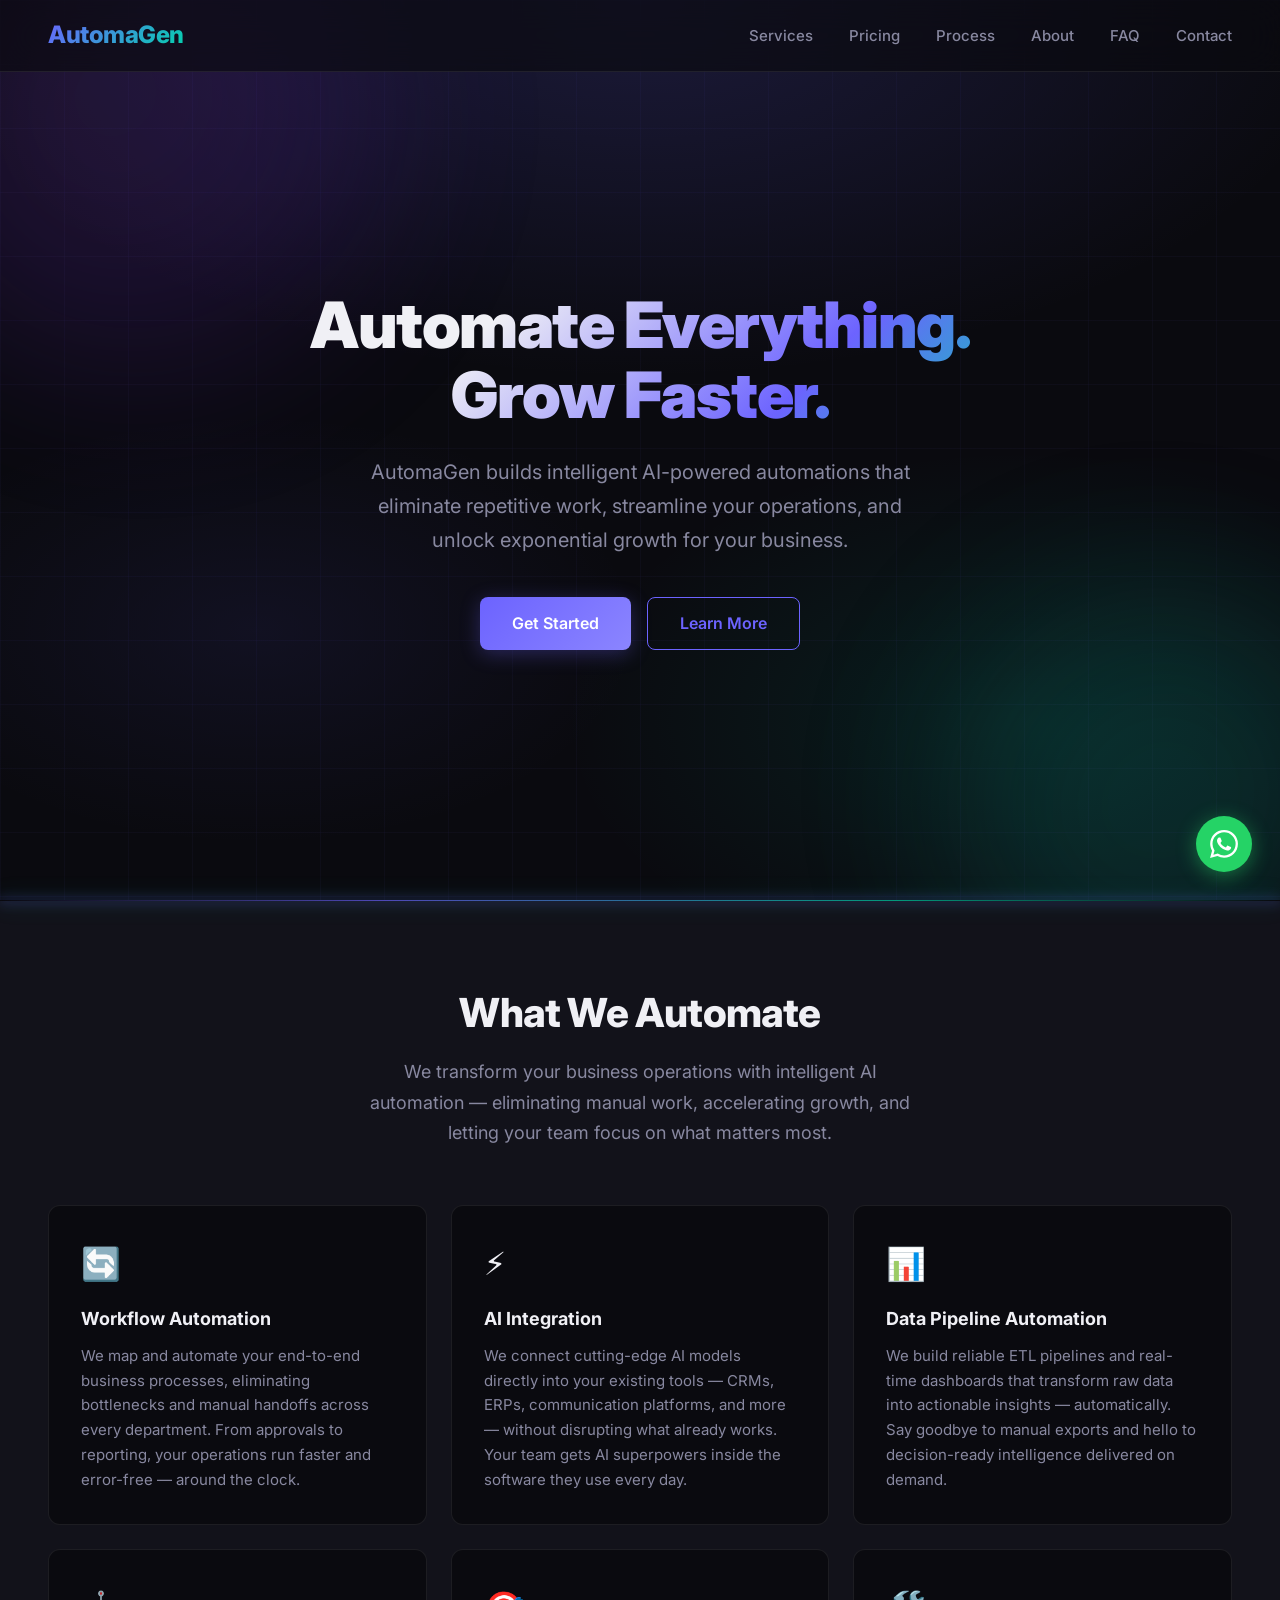
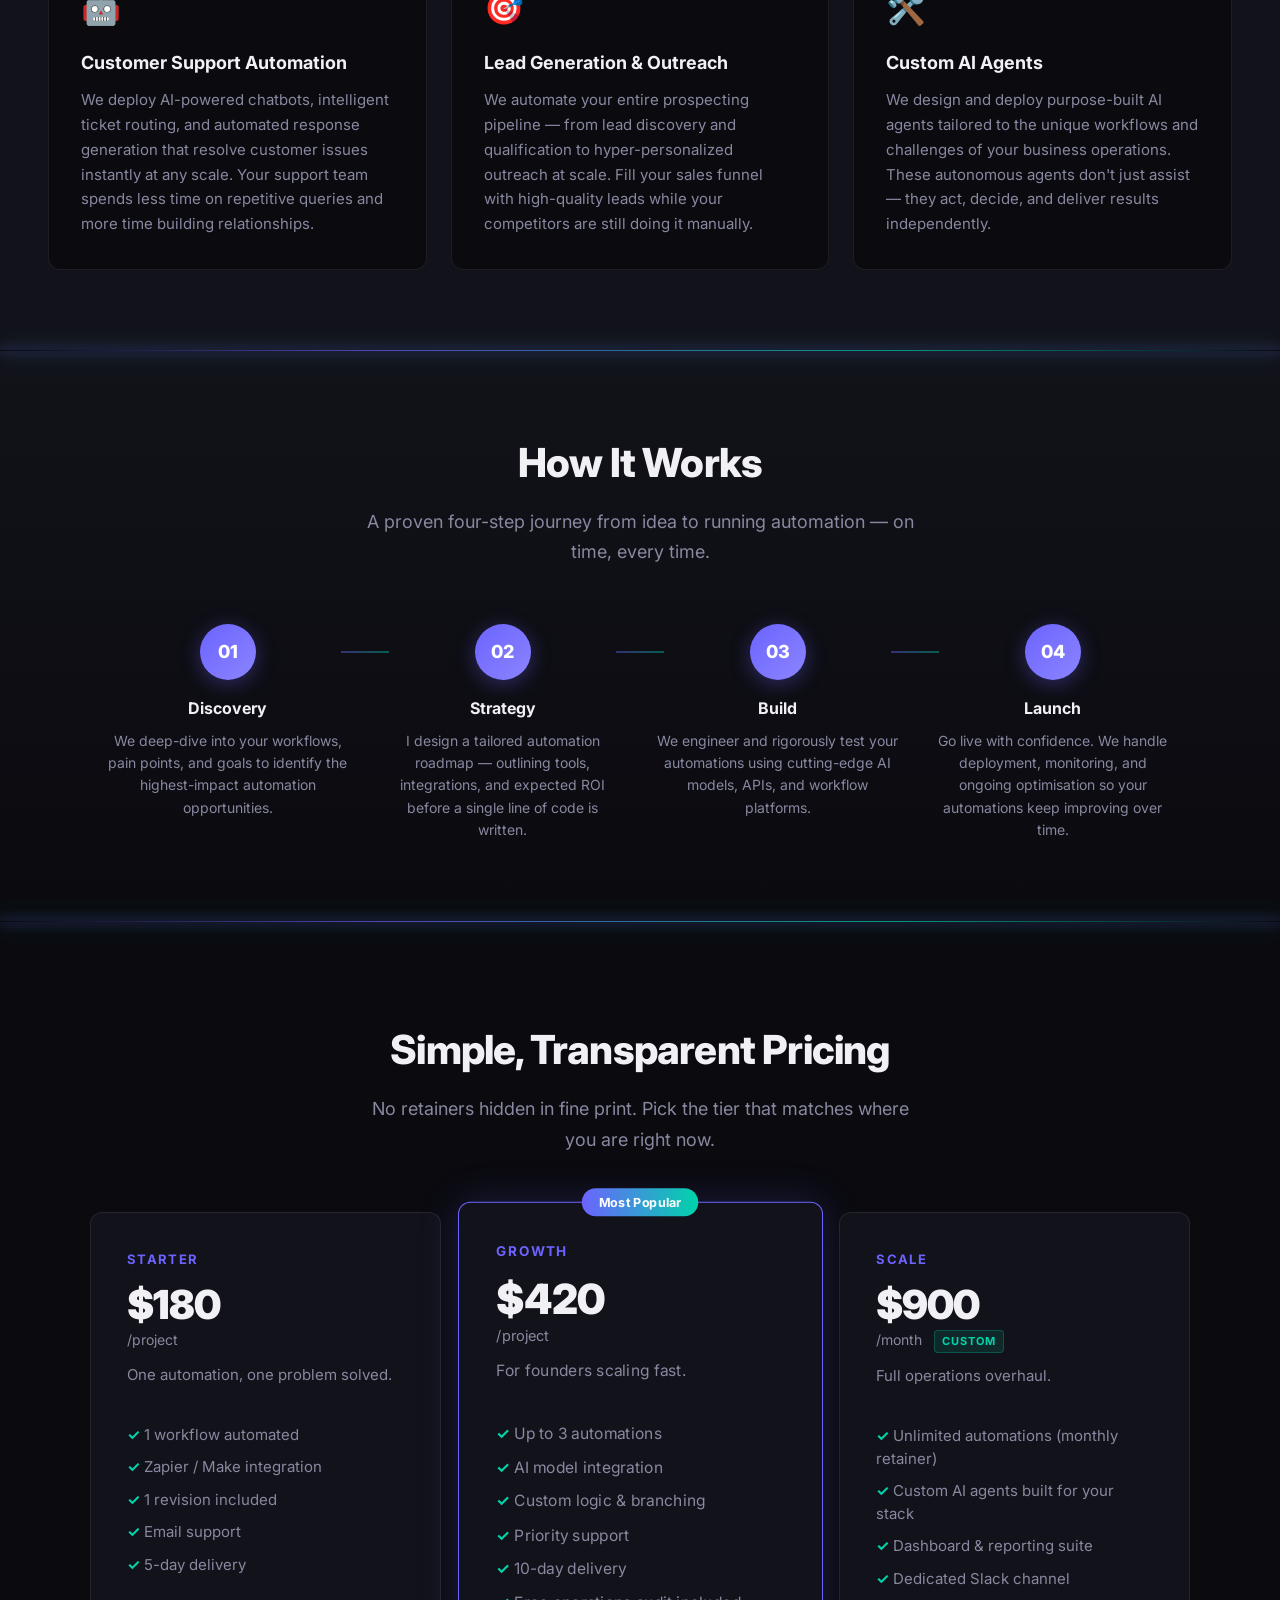
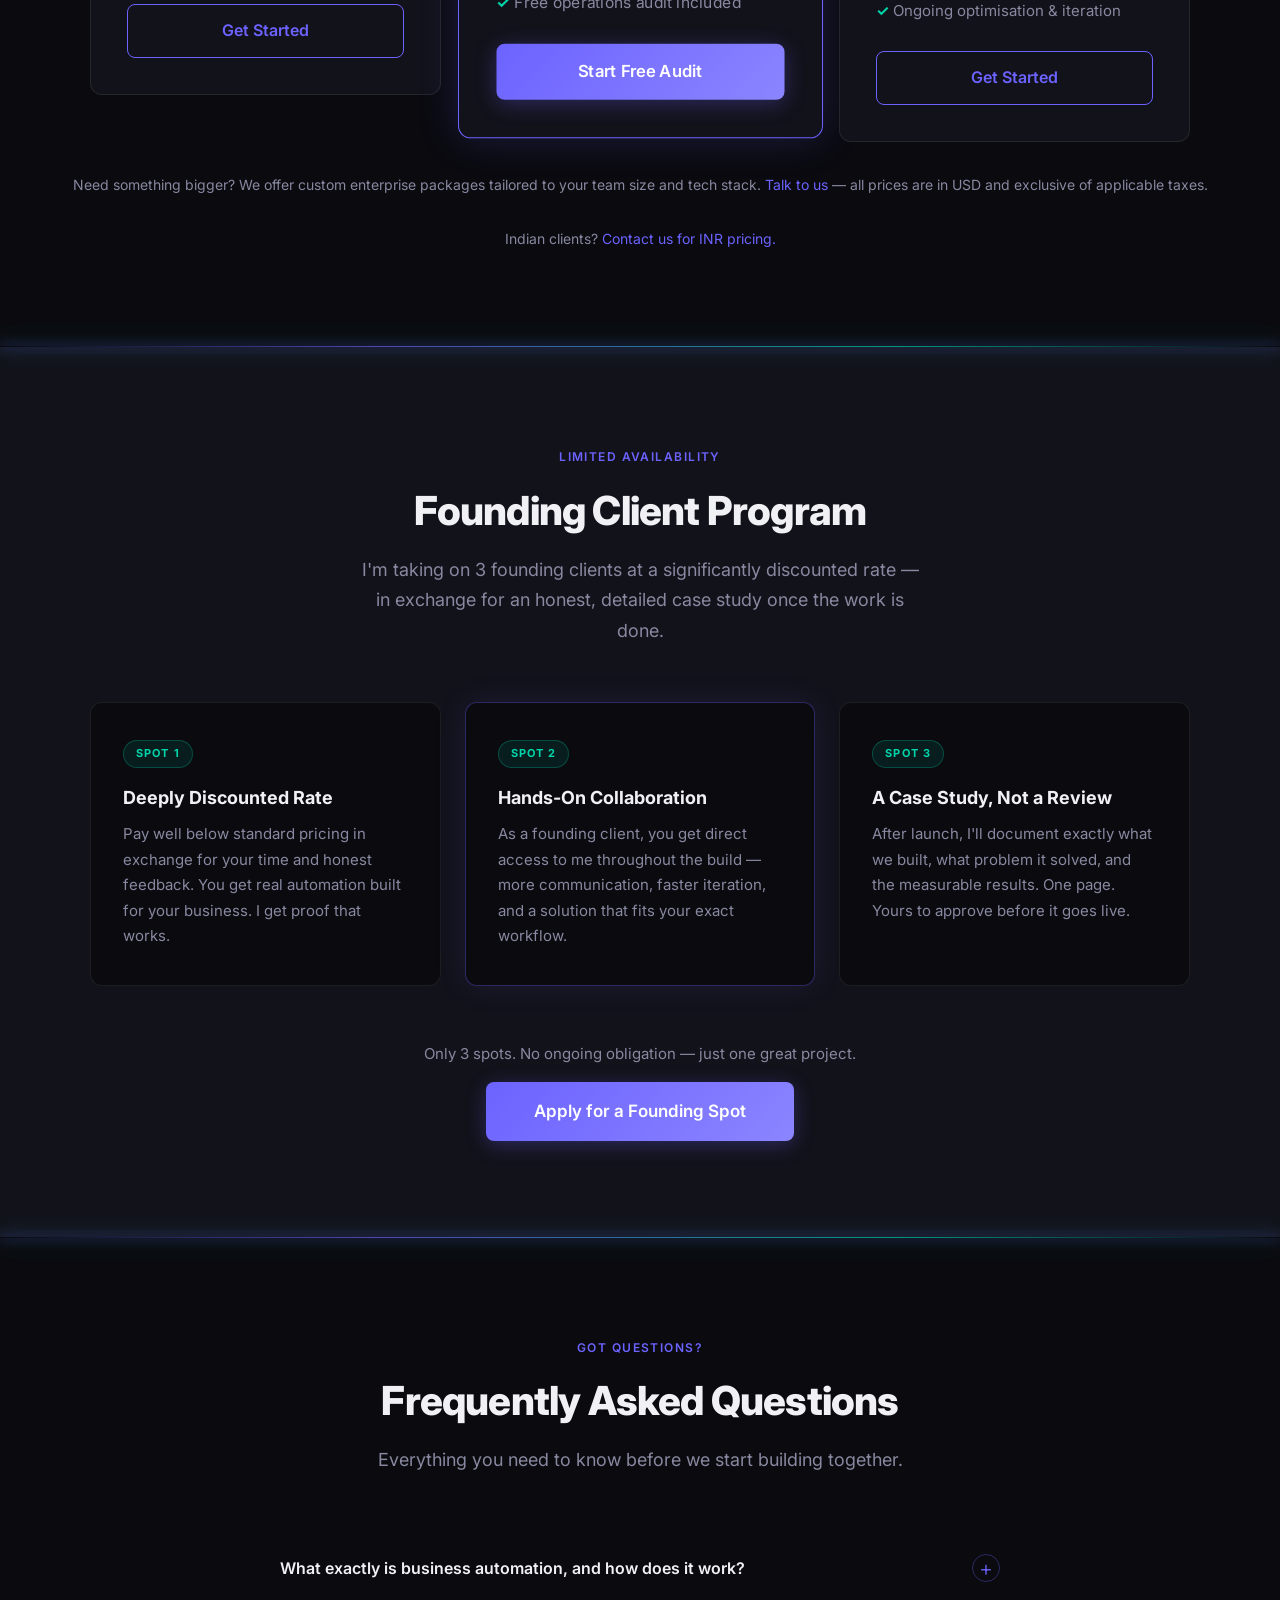
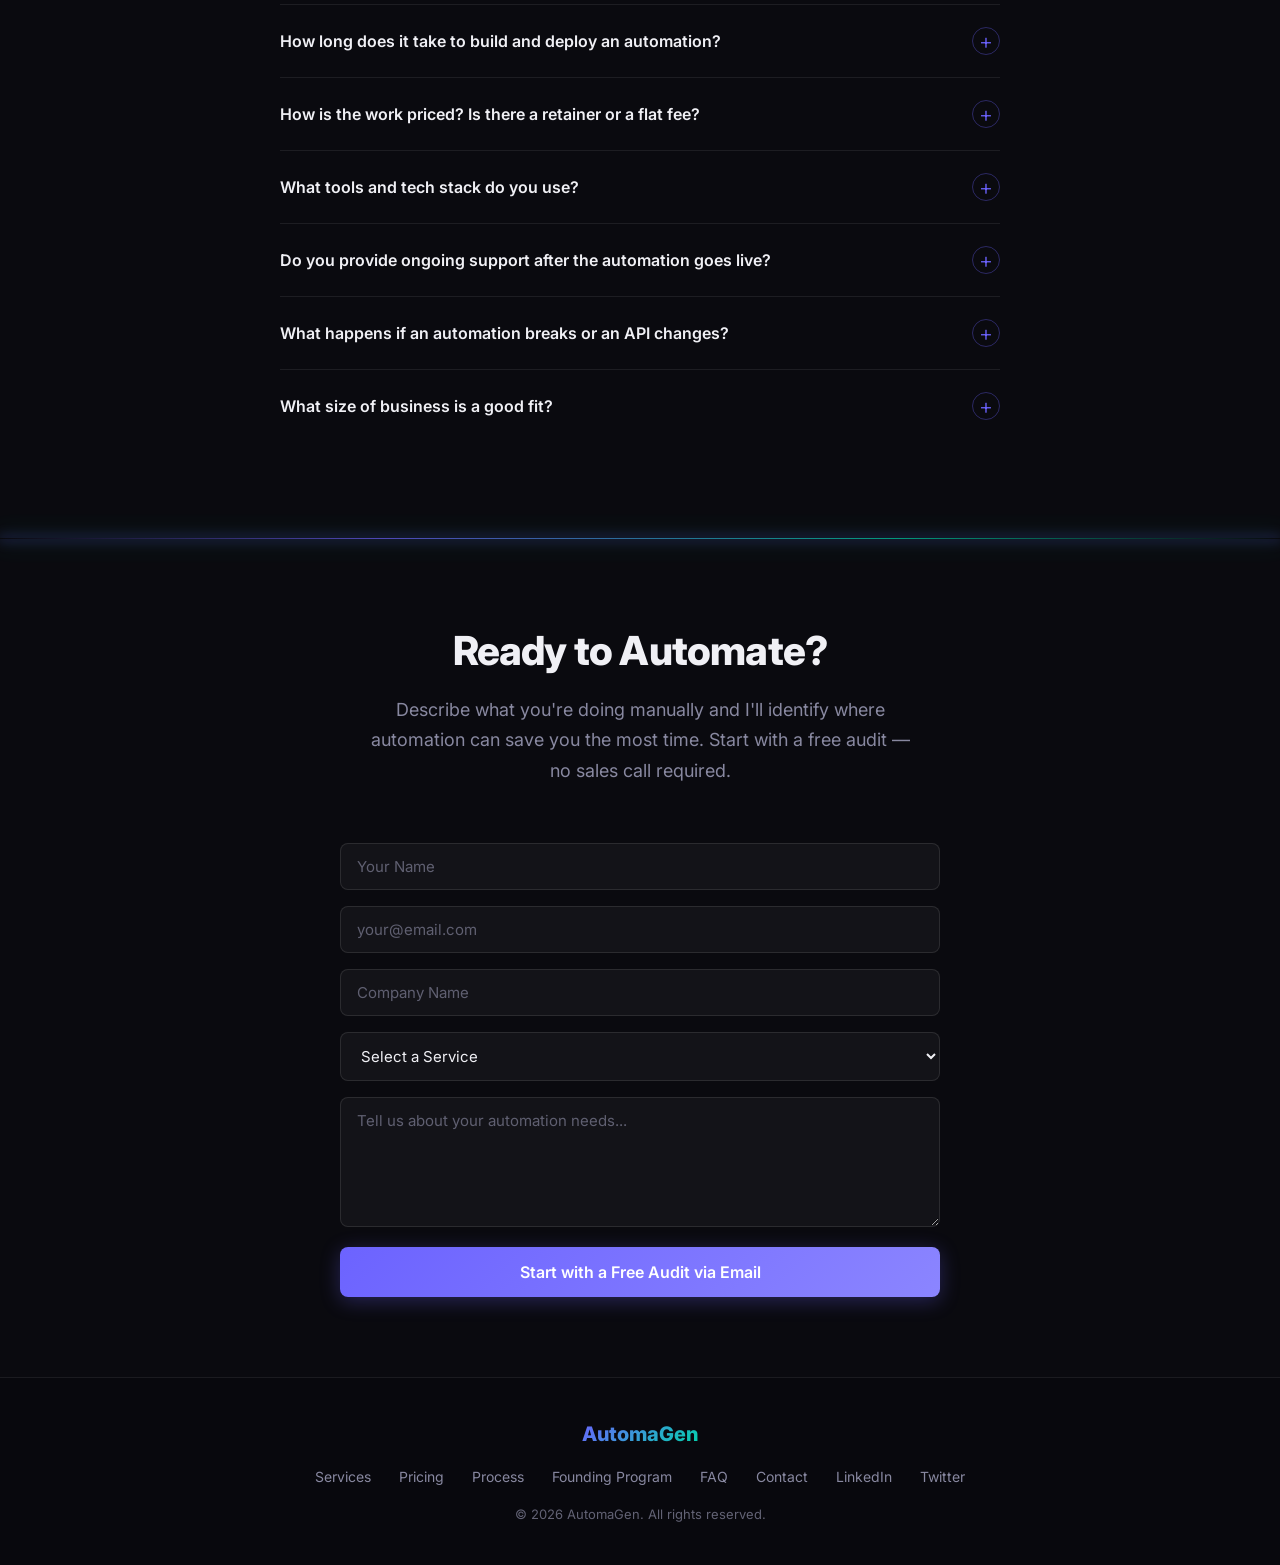
==== commit f9cb9aba: "Fix USD pricing in index.html (was still showing INR) Updated Starter/Growth/Scale prices to $180/$4" ====
--- a/index.html
+++ b/index.html
@@ -143,7 +143,7 @@
 
         <div class="pricing-card">
           <span class="pricing-tier">Starter</span>
-          <div class="pricing-price">&#8377;15,000</div>
+          <div class="pricing-price">$180</div>
           <span class="pricing-period">/project</span>
           <p class="pricing-tagline">One automation, one problem solved.</p>
           <ul class="pricing-features">
@@ -159,7 +159,7 @@
         <div class="pricing-card featured">
           <span class="pricing-badge">Most Popular</span>
           <span class="pricing-tier">Growth</span>
-          <div class="pricing-price">&#8377;35,000</div>
+          <div class="pricing-price">$420</div>
           <span class="pricing-period">/project</span>
           <p class="pricing-tagline">For founders scaling fast.</p>
           <ul class="pricing-features">
@@ -175,7 +175,7 @@
 
         <div class="pricing-card">
           <span class="pricing-tier">Scale</span>
-          <div class="pricing-price">&#8377;75,000</div>
+          <div class="pricing-price">$900</div>
           <span class="pricing-period">/month &nbsp;<span class="pricing-custom-label">Custom</span></span>
           <p class="pricing-tagline">Full operations overhaul.</p>
           <ul class="pricing-features">
@@ -192,7 +192,10 @@
 
       <p class="pricing-note">
         Need something bigger? We offer custom enterprise packages tailored to your team size and tech stack.
-        <a href="#contact">Talk to us</a> &mdash; all prices are in INR and exclusive of applicable taxes.
+        <a href="#contact">Talk to us</a> &mdash; all prices are in USD and exclusive of applicable taxes.
+      </p>
+      <p class="pricing-note pricing-note--inr">
+        Indian clients? <a href="#contact">Contact us for INR pricing.</a>
       </p>
 
     </div>
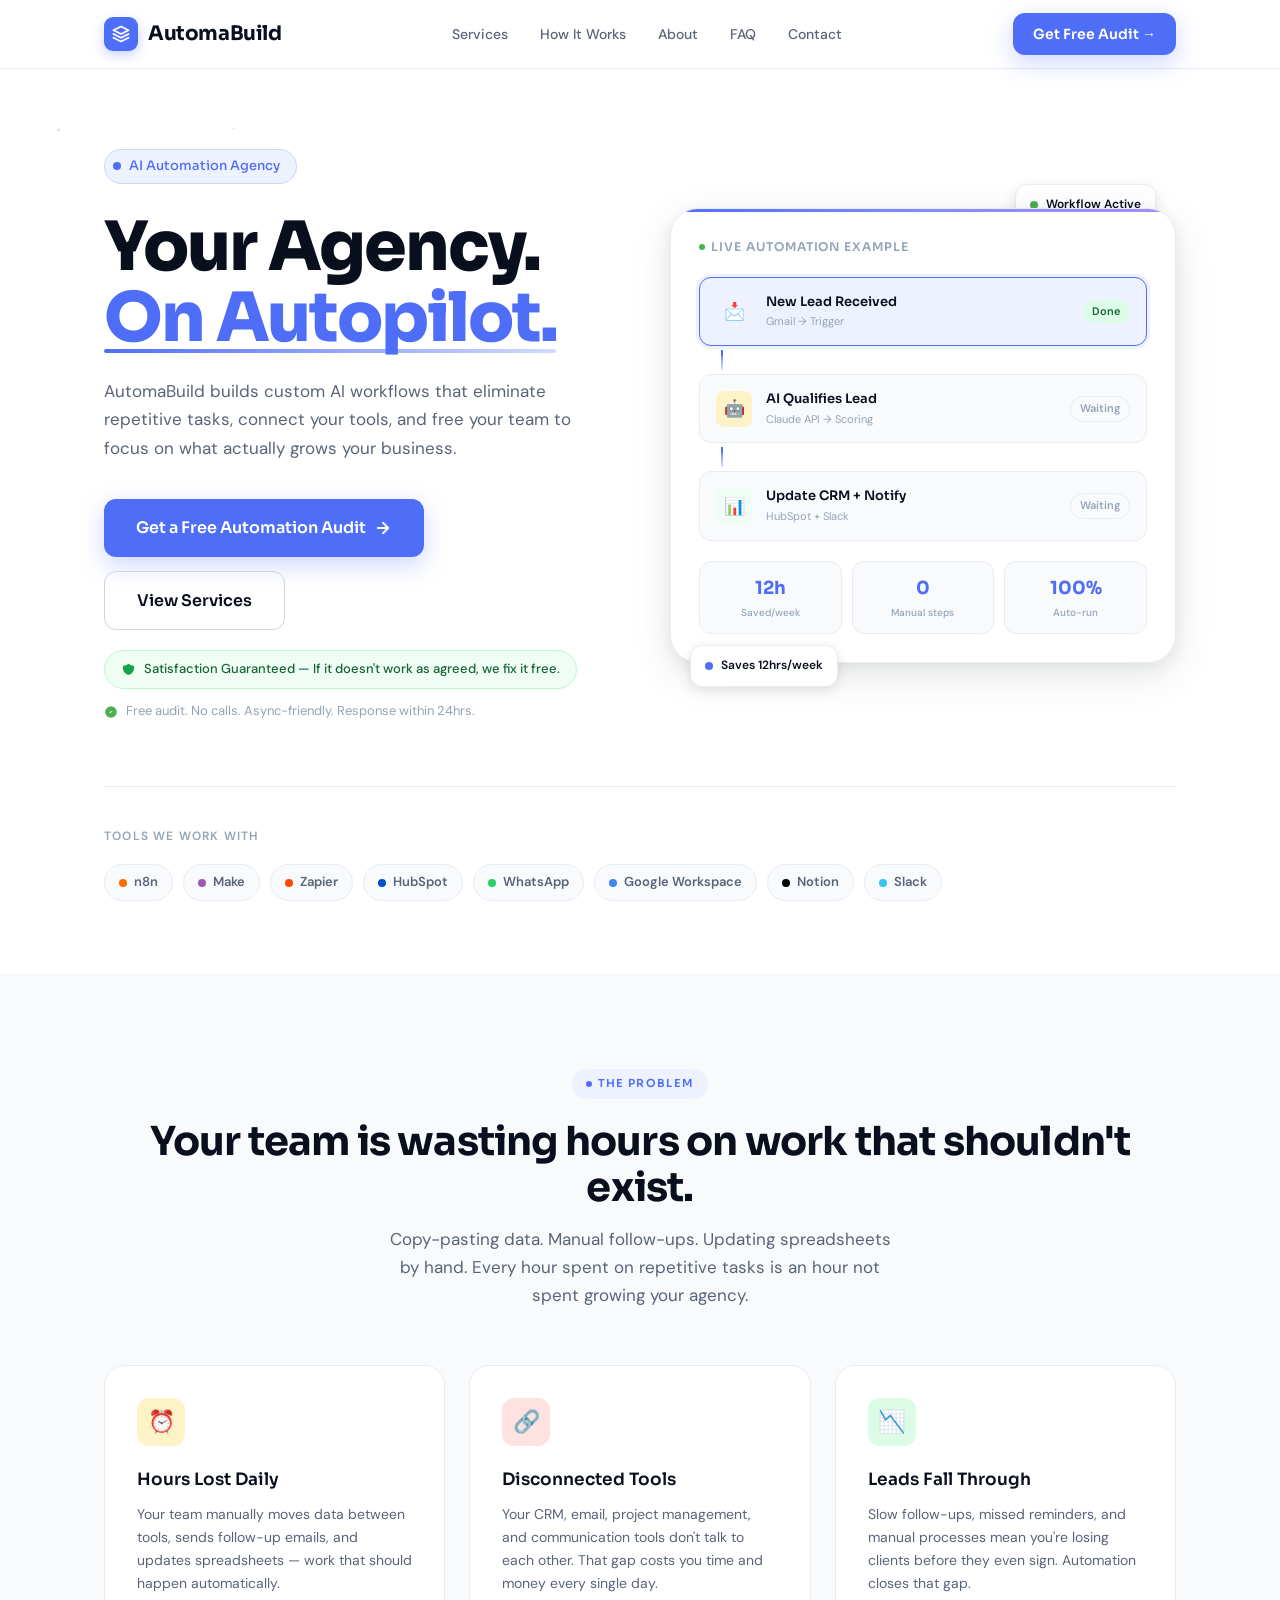
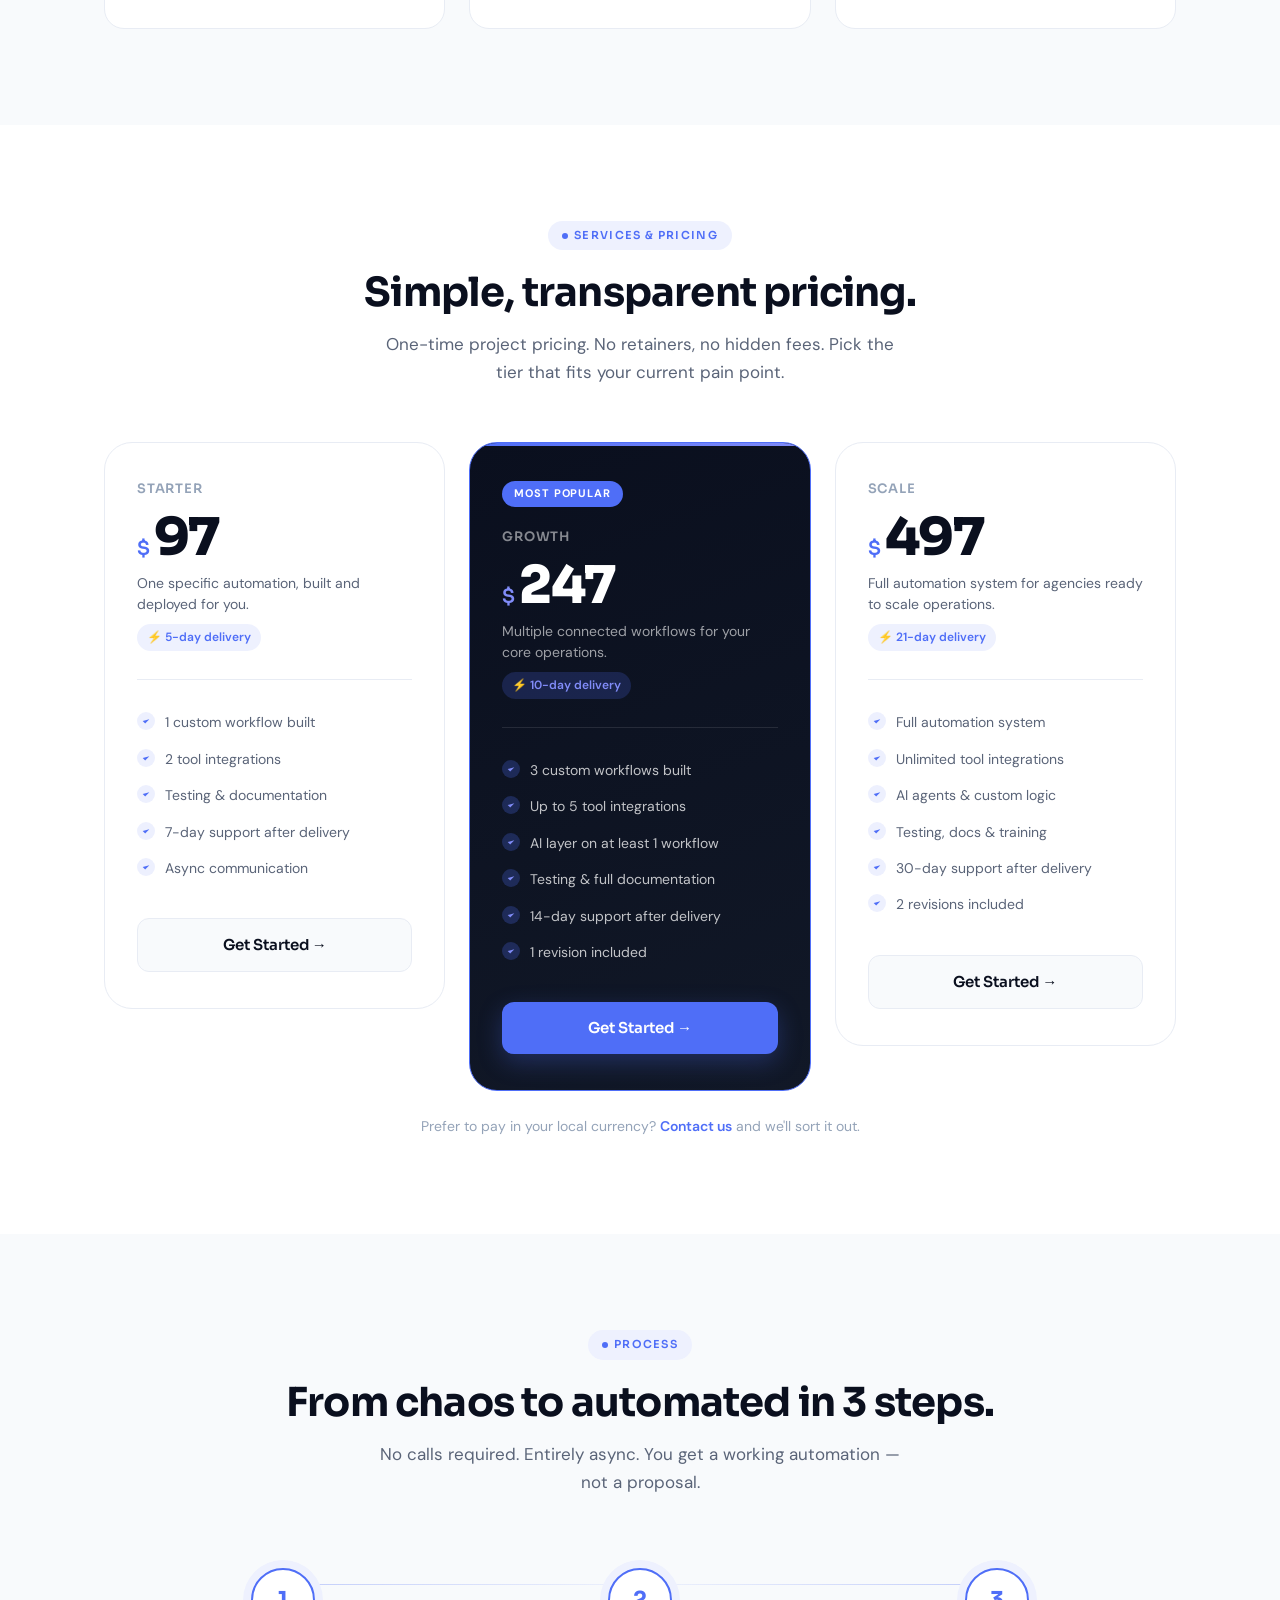
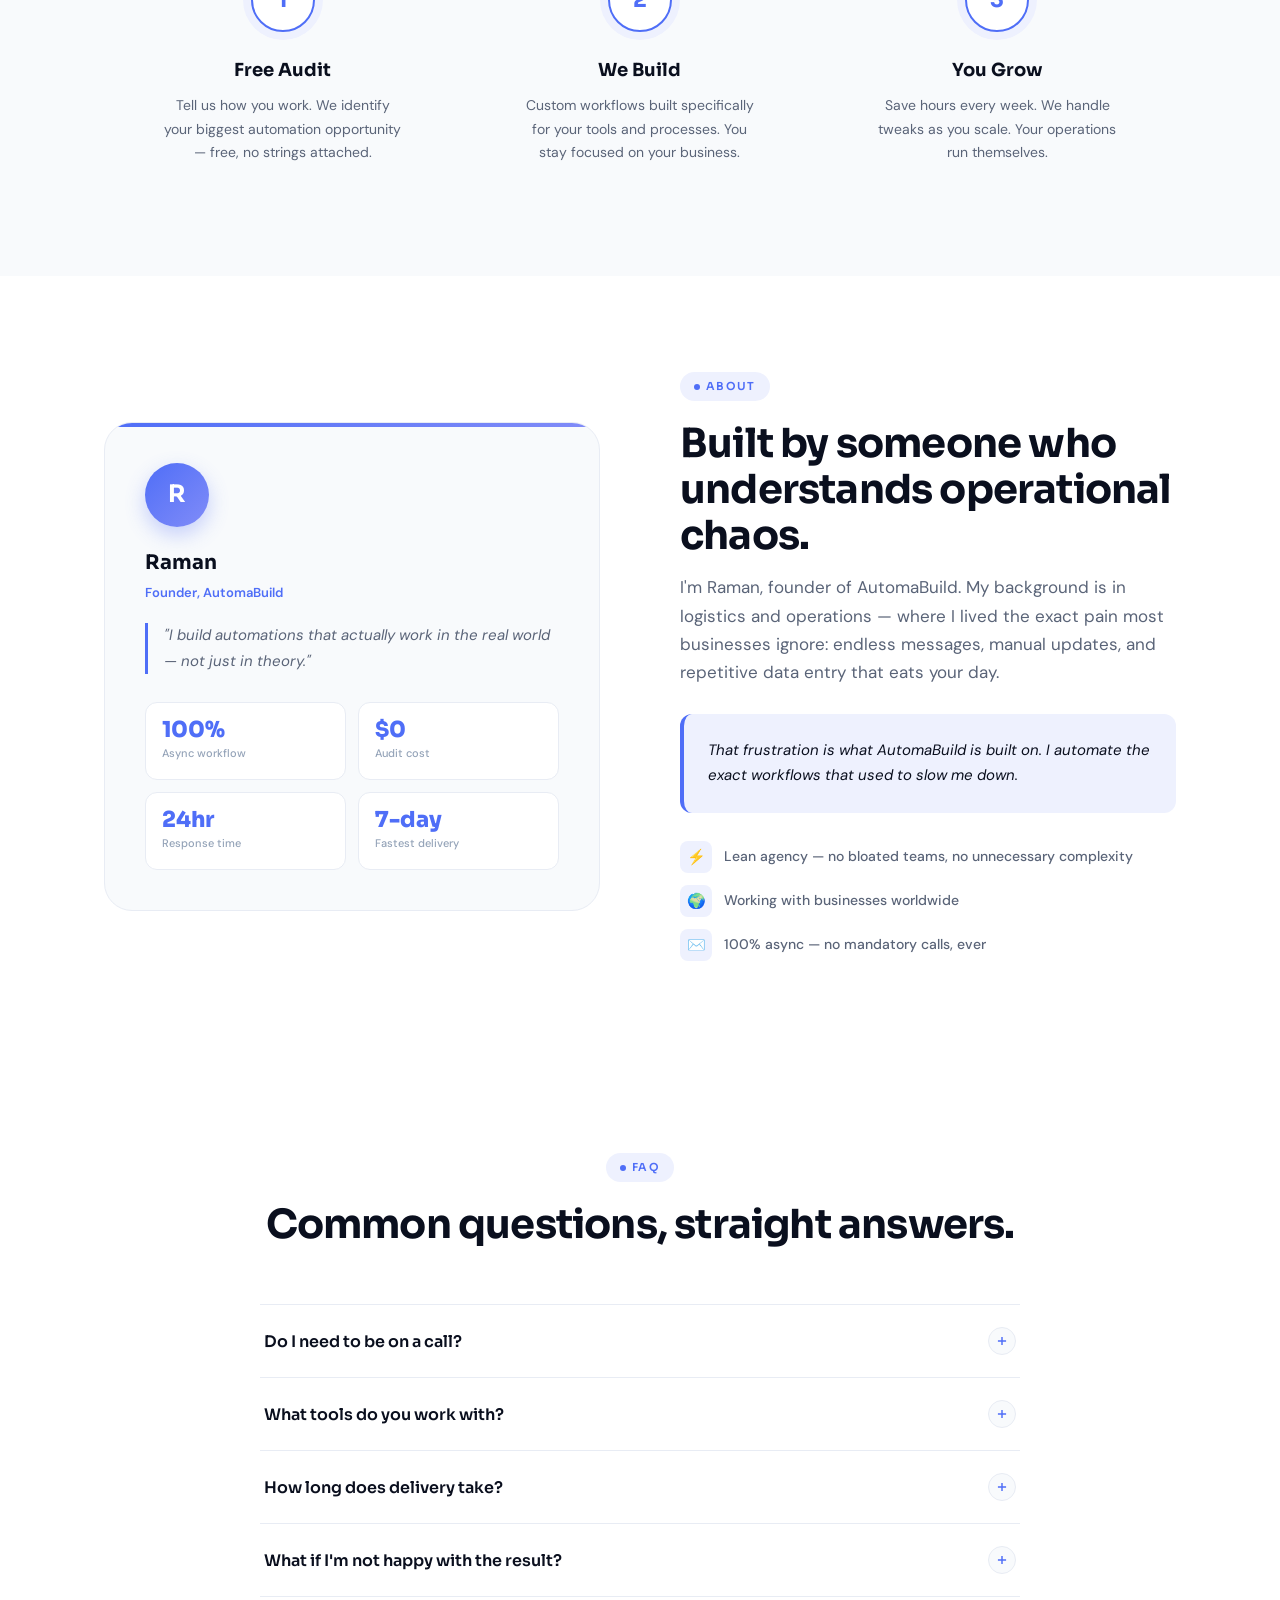
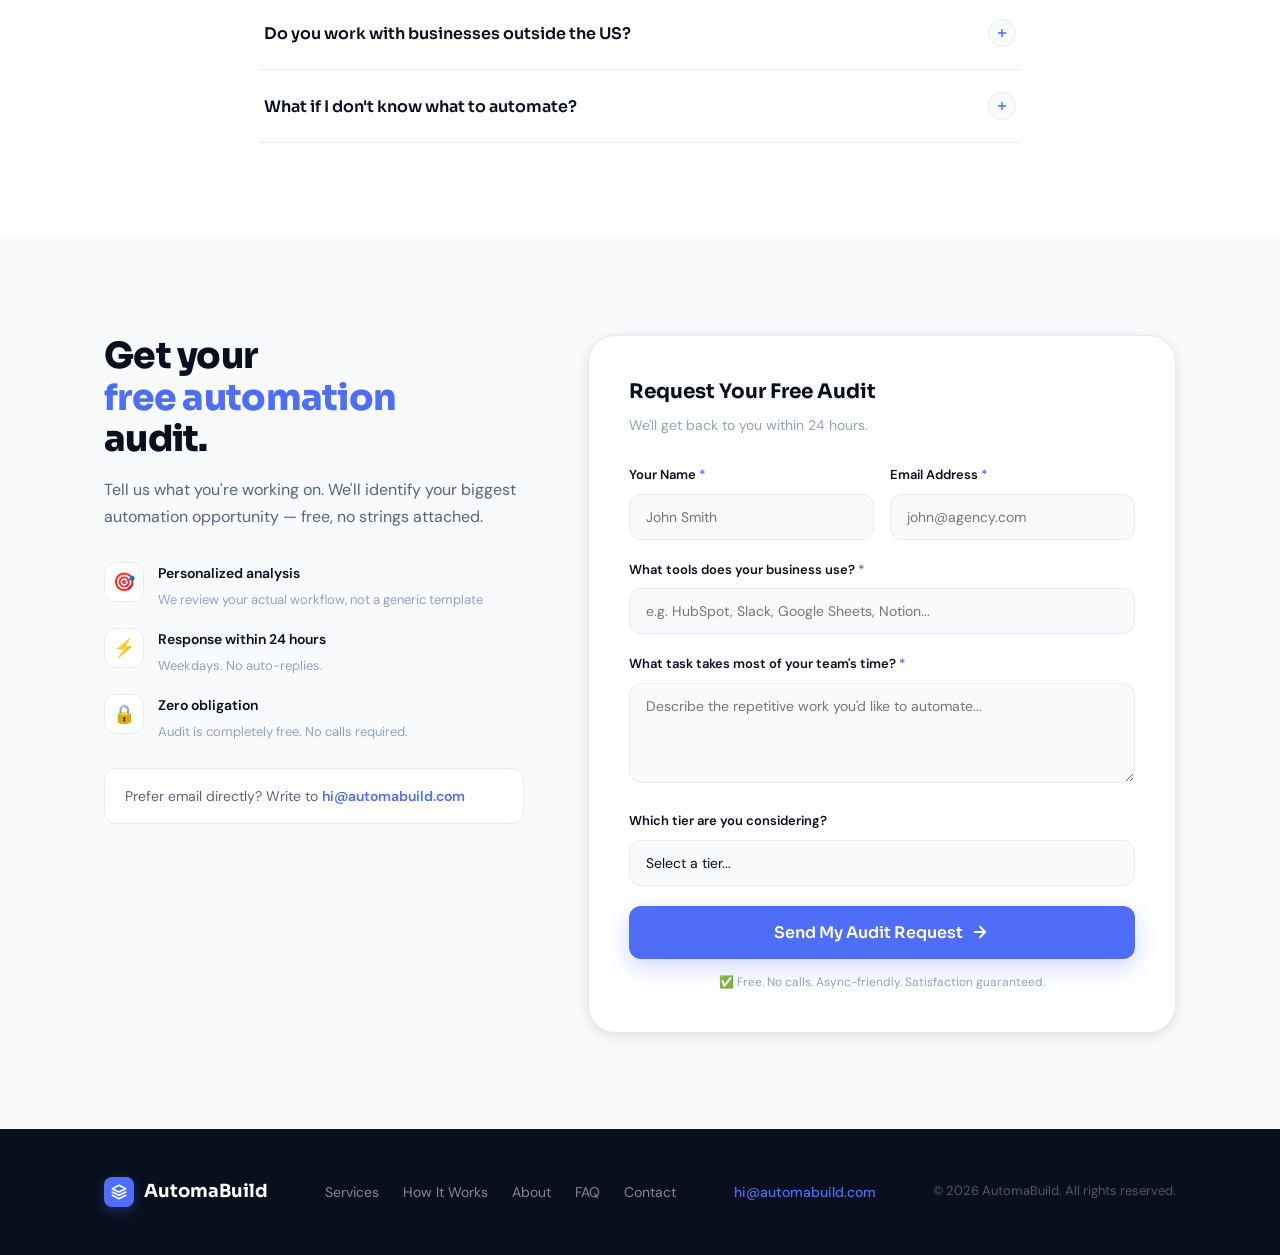
==== commit ebb6f2eb: "AutomaBuild v2 launch" ====
--- a/index.html
+++ b/index.html
@@ -3,455 +3,966 @@
 <head>
   <meta charset="UTF-8" />
   <meta name="viewport" content="width=device-width, initial-scale=1.0" />
-  <title>AutomaGen - AI Automation Agency</title>
-  <link rel="stylesheet" href="styles.css" />
+  <title>AutomaBuild — AI Automation for Agencies</title>
+  <link rel="preconnect" href="https://fonts.googleapis.com" />
+  <link rel="preconnect" href="https://fonts.gstatic.com" crossorigin />
+  <link href="https://fonts.googleapis.com/css2?family=Sora:wght@300;400;500;600;700;800&family=DM+Sans:ital,opsz,wght@0,9..40,300;0,9..40,400;0,9..40,500;0,9..40,600;1,9..40,400&display=swap" rel="stylesheet" />
+  <style>
+    *, *::before, *::after { box-sizing: border-box; margin: 0; padding: 0; }
+
+    :root {
+      --brand: #4F6EF7;
+      --brand-light: #EEF1FE;
+      --brand-dark: #3A56E0;
+      --text-primary: #0A0F1E;
+      --text-secondary: #5A6478;
+      --text-muted: #94A3B8;
+      --bg: #FFFFFF;
+      --bg-soft: #F8FAFC;
+      --bg-card: #FFFFFF;
+      --border: #E8ECF4;
+      --border-strong: #CBD5E1;
+      --shadow-sm: 0 1px 3px rgba(10,15,30,0.06);
+      --shadow-md: 0 4px 16px rgba(10,15,30,0.08), 0 2px 8px rgba(10,15,30,0.04);
+      --shadow-lg: 0 12px 40px rgba(10,15,30,0.1), 0 4px 16px rgba(10,15,30,0.06);
+      --shadow-brand: 0 8px 24px rgba(79,110,247,0.28);
+      --radius-sm: 8px;
+      --radius-md: 12px;
+      --radius-lg: 20px;
+      --radius-xl: 28px;
+      --font-display: 'Sora', sans-serif;
+      --font-body: 'DM Sans', sans-serif;
+      --max-w: 1120px;
+    }
+
+    html { scroll-behavior: smooth; }
+    body {
+      font-family: var(--font-body);
+      background: var(--bg);
+      color: var(--text-primary);
+      line-height: 1.6;
+      -webkit-font-smoothing: antialiased;
+      overflow-x: hidden;
+    }
+    ::-webkit-scrollbar { width: 5px; }
+    ::-webkit-scrollbar-track { background: var(--bg-soft); }
+    ::-webkit-scrollbar-thumb { background: var(--brand-light); border-radius: 99px; }
+
+    .container { max-width: var(--max-w); margin: 0 auto; padding: 0 24px; }
+    .section { padding: 96px 0; }
+    .section-sm { padding: 64px 0; }
+
+    .tag {
+      display: inline-flex; align-items: center; gap: 6px;
+      font-family: var(--font-display); font-size: 11px; font-weight: 600;
+      letter-spacing: 0.12em; text-transform: uppercase;
+      color: var(--brand); background: var(--brand-light);
+      padding: 6px 14px; border-radius: 99px; margin-bottom: 20px;
+    }
+    .tag::before { content:''; width:6px; height:6px; background:var(--brand); border-radius:50%; }
+
+    .section-title {
+      font-family: var(--font-display); font-size: clamp(26px, 4vw, 40px);
+      font-weight: 700; line-height: 1.15; letter-spacing: -0.02em; color: var(--text-primary);
+    }
+    .section-sub {
+      font-size: 17px; color: var(--text-secondary); margin-top: 14px;
+      max-width: 520px; line-height: 1.65;
+    }
+    .section-header { margin-bottom: 56px; }
+    .section-header.center { text-align: center; }
+    .section-header.center .section-sub { margin: 14px auto 0; }
+
+    /* BUTTONS */
+    .btn {
+      display: inline-flex; align-items: center; gap: 8px;
+      font-family: var(--font-display); font-size: 15px; font-weight: 600;
+      padding: 14px 28px; border-radius: var(--radius-md);
+      cursor: pointer; transition: all 0.2s ease;
+      text-decoration: none; border: none; outline: none;
+    }
+    .btn-primary { background: var(--brand); color: #fff; box-shadow: var(--shadow-brand); }
+    .btn-primary:hover { background: var(--brand-dark); transform: translateY(-2px); box-shadow: 0 12px 32px rgba(79,110,247,0.36); }
+    .btn-outline { background: transparent; color: var(--text-primary); border: 1.5px solid var(--border-strong); }
+    .btn-outline:hover { border-color: var(--brand); color: var(--brand); background: var(--brand-light); }
+    .btn-lg { padding: 16px 32px; font-size: 16px; }
+    .btn svg { width: 18px; height: 18px; transition: transform 0.2s; flex-shrink: 0; }
+    .btn:hover svg { transform: translateX(3px); }
+
+    /* NAVBAR */
+    nav {
+      position: sticky; top: 0; z-index: 100;
+      background: rgba(255,255,255,0.92);
+      backdrop-filter: blur(16px); -webkit-backdrop-filter: blur(16px);
+      border-bottom: 1px solid var(--border);
+      transition: box-shadow 0.3s;
+    }
+    nav.scrolled { box-shadow: var(--shadow-sm); }
+    .nav-inner { display: flex; align-items: center; justify-content: space-between; height: 68px; }
+    .nav-logo {
+      display: flex; align-items: center; gap: 10px;
+      font-family: var(--font-display); font-size: 20px; font-weight: 700;
+      color: var(--text-primary); text-decoration: none; letter-spacing: -0.02em;
+    }
+    .logo-mark {
+      width: 34px; height: 34px; background: var(--brand); border-radius: 9px;
+      display: flex; align-items: center; justify-content: center;
+      box-shadow: 0 4px 12px rgba(79,110,247,0.3);
+    }
+    .logo-mark svg { width: 18px; height: 18px; color: #fff; }
+    .nav-links { display: flex; align-items: center; gap: 4px; list-style: none; }
+    .nav-links a {
+      font-size: 14px; font-weight: 500; color: var(--text-secondary);
+      text-decoration: none; padding: 8px 14px; border-radius: var(--radius-sm);
+      transition: all 0.15s;
+    }
+    .nav-links a:hover { color: var(--text-primary); background: var(--bg-soft); }
+    .nav-actions { display: flex; align-items: center; gap: 10px; }
+    .nav-cta { padding: 10px 20px; font-size: 14px; }
+    .hamburger { display: none; flex-direction: column; gap: 5px; background: none; border: none; cursor: pointer; padding: 4px; }
+    .hamburger span { width: 22px; height: 2px; background: var(--text-primary); border-radius: 2px; transition: all 0.3s; }
+    .mobile-menu { display: none; padding: 16px 24px 24px; border-top: 1px solid var(--border); }
+    .mobile-menu a { display: block; font-size: 16px; font-weight: 500; color: var(--text-secondary); text-decoration: none; padding: 14px 0; border-bottom: 1px solid var(--border); }
+    .mobile-menu a:last-of-type { border-bottom: none; }
+    .mobile-menu .btn { width: 100%; justify-content: center; margin-top: 16px; }
+    @media(max-width:768px){.nav-links,.nav-actions{display:none;}.hamburger{display:flex;}.mobile-menu.open{display:block;}}
+
+    /* HERO */
+    .hero { position: relative; padding: 80px 0 72px; background: var(--bg); }
+    canvas#particles { position: absolute; inset: 0; pointer-events: none; z-index: 0; }
+    .hero-inner { display: grid; grid-template-columns: 1fr 1fr; gap: 60px; align-items: center; position: relative; z-index: 1; }
+    .hero-badge {
+      display: inline-flex; align-items: center; gap: 8px;
+      background: var(--brand-light); border: 1px solid rgba(79,110,247,0.2);
+      border-radius: 99px; padding: 6px 16px 6px 8px; margin-bottom: 28px;
+    }
+    .hero-badge .dot { width: 8px; height: 8px; background: var(--brand); border-radius: 50%; animation: pulse 2s ease-in-out infinite; }
+    .hero-badge span { font-size: 13px; font-weight: 500; color: var(--brand); font-family: var(--font-display); }
+    @keyframes pulse { 0%,100%{opacity:1;transform:scale(1);}50%{opacity:0.6;transform:scale(0.85);} }
+    .hero h1 {
+      font-family: var(--font-display); font-size: clamp(40px, 5.5vw, 68px);
+      font-weight: 800; line-height: 1.05; letter-spacing: -0.03em;
+      color: var(--text-primary); margin-bottom: 22px;
+    }
+    .hero h1 .accent { color: var(--brand); position: relative; display: inline-block; }
+    .hero h1 .accent::after {
+      content: ''; position: absolute; bottom: 2px; left: 0; right: 0; height: 4px;
+      background: linear-gradient(90deg, var(--brand), rgba(79,110,247,0.25));
+      border-radius: 2px;
+    }
+    .hero-sub { font-size: 17px; line-height: 1.7; color: var(--text-secondary); margin-bottom: 36px; max-width: 500px; }
+    .hero-actions { display: flex; align-items: center; gap: 14px; flex-wrap: wrap; margin-bottom: 20px; }
+    .guarantee-badge {
+      display: inline-flex; align-items: center; gap: 8px;
+      background: #F0FDF4; border: 1px solid #BBF7D0; border-radius: 99px;
+      padding: 8px 16px; font-size: 13px; font-weight: 500; color: #166534;
+    }
+    .guarantee-badge svg { width: 15px; height: 15px; color: #16A34A; flex-shrink: 0; }
+    .hero-note { display: flex; align-items: center; gap: 8px; font-size: 13px; color: var(--text-muted); margin-top: 12px; }
+    .hero-note svg { width: 14px; height: 14px; color: #4CAF50; flex-shrink: 0; }
+
+    /* HERO VISUAL */
+    .hero-visual { position: relative; }
+    .flow-card-wrapper { position: relative; padding: 24px 0; }
+    .flow-card {
+      background: var(--bg-card); border: 1px solid var(--border);
+      border-radius: var(--radius-xl); padding: 28px;
+      box-shadow: var(--shadow-lg); position: relative; overflow: hidden;
+    }
+    .flow-card::before {
+      content: ''; position: absolute; top: 0; left: 0; right: 0; height: 3px;
+      background: linear-gradient(90deg, var(--brand), #818CF8, #A78BFA);
+    }
+    .flow-title {
+      font-family: var(--font-display); font-size: 12px; font-weight: 600;
+      letter-spacing: 0.08em; text-transform: uppercase;
+      color: var(--text-muted); margin-bottom: 20px;
+      display: flex; align-items: center; gap: 6px;
+    }
+    .flow-title::before { content: ''; width: 6px; height: 6px; background: #4CAF50; border-radius: 50%; animation: pulse 1.5s infinite; }
+    .flow-nodes { display: flex; flex-direction: column; gap: 0; }
+    .flow-node {
+      display: flex; align-items: center; gap: 14px;
+      padding: 14px 16px; border-radius: var(--radius-md);
+      border: 1px solid var(--border); background: var(--bg-soft);
+      transition: all 0.3s;
+    }
+    .flow-node.active { border-color: var(--brand); background: var(--brand-light); box-shadow: 0 0 0 3px rgba(79,110,247,0.1); }
+    .flow-node-icon {
+      width: 36px; height: 36px; border-radius: var(--radius-sm);
+      display: flex; align-items: center; justify-content: center;
+      font-size: 17px; flex-shrink: 0;
+    }
+    .flow-node-text { flex: 1; }
+    .flow-node-label { font-family: var(--font-display); font-size: 13px; font-weight: 600; color: var(--text-primary); }
+    .flow-node-sub { font-size: 11px; color: var(--text-muted); margin-top: 1px; }
+    .flow-node-status {
+      font-size: 11px; font-weight: 600; padding: 3px 9px; border-radius: 99px;
+    }
+    .status-done { background: #DCFCE7; color: #166534; }
+    .status-running { background: var(--brand-light); color: var(--brand); }
+    .status-wait { background: var(--bg-soft); color: var(--text-muted); border: 1px solid var(--border); }
+    .flow-arrow {
+      display: flex; align-items: center; justify-content: flex-start;
+      padding: 4px 0 4px 22px; position: relative;
+    }
+    .flow-arrow-line {
+      width: 2px; height: 20px; background: linear-gradient(180deg, var(--brand), rgba(79,110,247,0.2));
+      position: relative; overflow: hidden;
+    }
+    .flow-arrow-dot {
+      position: absolute; width: 6px; height: 6px; background: var(--brand);
+      border-radius: 50%; left: -2px;
+      animation: flowDown 1.5s ease-in-out infinite;
+    }
+    @keyframes flowDown { 0%{top:-6px;opacity:0;}20%{opacity:1;}80%{opacity:1;}100%{top:20px;opacity:0;} }
+    .flow-stats {
+      display: grid; grid-template-columns: 1fr 1fr 1fr; gap: 10px; margin-top: 20px;
+    }
+    .flow-stat {
+      background: var(--bg-soft); border: 1px solid var(--border);
+      border-radius: var(--radius-md); padding: 12px; text-align: center;
+    }
+    .flow-stat .fs-val { font-family: var(--font-display); font-size: 18px; font-weight: 700; color: var(--brand); }
+    .flow-stat .fs-label { font-size: 10px; color: var(--text-muted); margin-top: 2px; font-weight: 500; }
+    .float-badge {
+      position: absolute; background: var(--bg-card); border: 1px solid var(--border);
+      border-radius: var(--radius-md); padding: 10px 14px;
+      box-shadow: var(--shadow-md); font-size: 12px; font-weight: 600;
+      color: var(--text-primary); display: flex; align-items: center; gap: 8px;
+      animation: floatBadge 3s ease-in-out infinite;
+    }
+    .float-badge.fb1 { top: 0px; right: 20px; animation-delay: 0s; }
+    .float-badge.fb2 { bottom: 0px; left: 20px; animation-delay: 1.5s; }
+    @keyframes floatBadge { 0%,100%{transform:translateY(0);}50%{transform:translateY(-6px);} }
+    .float-badge .fb-dot { width: 8px; height: 8px; border-radius: 50%; }
+
+    /* TOOLS STRIP */
+    .tools-strip { margin-top: 64px; padding-top: 40px; border-top: 1px solid var(--border); }
+    .tools-label { font-size: 12px; font-weight: 600; letter-spacing: 0.1em; text-transform: uppercase; color: var(--text-muted); margin-bottom: 18px; }
+    .tools-list { display: flex; align-items: center; gap: 10px; flex-wrap: wrap; }
+    .tool-pill {
+      display: flex; align-items: center; gap: 7px;
+      background: var(--bg-soft); border: 1px solid var(--border);
+      border-radius: 99px; padding: 7px 14px;
+      font-size: 13px; font-weight: 600; color: var(--text-secondary);
+      transition: all 0.2s;
+    }
+    .tool-pill:hover { border-color: var(--brand); color: var(--brand); background: var(--brand-light); }
+    .tool-dot { width: 8px; height: 8px; border-radius: 50%; }
+
+    /* PROBLEM */
+    .problems { background: var(--bg-soft); }
+    .problems-grid { display: grid; grid-template-columns: repeat(3,1fr); gap: 24px; }
+    .problem-card {
+      background: var(--bg-card); border: 1px solid var(--border);
+      border-radius: var(--radius-lg); padding: 32px; transition: all 0.25s;
+    }
+    .problem-card:hover { border-color: rgba(79,110,247,0.3); box-shadow: var(--shadow-md); transform: translateY(-3px); }
+    .problem-icon { width: 48px; height: 48px; border-radius: var(--radius-md); display: flex; align-items: center; justify-content: center; margin-bottom: 20px; font-size: 22px; }
+    .problem-card h3 { font-family: var(--font-display); font-size: 17px; font-weight: 600; color: var(--text-primary); margin-bottom: 10px; }
+    .problem-card p { font-size: 14px; color: var(--text-secondary); line-height: 1.65; }
+
+    /* SERVICES */
+    .pricing-grid { display: grid; grid-template-columns: repeat(3,1fr); gap: 24px; align-items: start; }
+    .pricing-card {
+      background: var(--bg-card); border: 1.5px solid var(--border);
+      border-radius: var(--radius-xl); padding: 36px 32px;
+      transition: all 0.3s; position: relative; overflow: hidden;
+    }
+    .pricing-card:hover { box-shadow: var(--shadow-lg); transform: translateY(-4px); }
+    .pricing-card.featured {
+      border-color: var(--brand);
+      background: linear-gradient(160deg, #0A0F1E 0%, #111827 100%);
+    }
+    .pricing-card.featured::before {
+      content: ''; position: absolute; top: 0; left: 0; right: 0; height: 3px;
+      background: linear-gradient(90deg, var(--brand), #818CF8);
+    }
+    .featured-badge { display: inline-block; background: var(--brand); color: #fff; font-size: 11px; font-weight: 700; letter-spacing: 0.08em; text-transform: uppercase; padding: 4px 12px; border-radius: 99px; margin-bottom: 20px; }
+    .pricing-tier { font-family: var(--font-display); font-size: 13px; font-weight: 600; letter-spacing: 0.06em; text-transform: uppercase; color: var(--text-muted); margin-bottom: 12px; }
+    .pricing-card.featured .pricing-tier { color: rgba(255,255,255,0.5); }
+    .pricing-amount { display: flex; align-items: baseline; gap: 4px; margin-bottom: 8px; }
+    .pricing-amount .dollar { font-family: var(--font-display); font-size: 20px; font-weight: 600; color: var(--brand); margin-top: 4px; }
+    .pricing-card.featured .pricing-amount .dollar { color: #818CF8; }
+    .pricing-amount .price { font-family: var(--font-display); font-size: 52px; font-weight: 800; line-height: 1; letter-spacing: -0.03em; color: var(--text-primary); }
+    .pricing-card.featured .pricing-amount .price { color: #fff; }
+    .pricing-desc { font-size: 14px; color: var(--text-secondary); margin-bottom: 8px; line-height: 1.5; }
+    .pricing-card.featured .pricing-desc { color: rgba(255,255,255,0.6); }
+    .pricing-delivery { display: inline-flex; align-items: center; gap: 5px; font-size: 12px; font-weight: 600; color: var(--brand); background: var(--brand-light); padding: 4px 10px; border-radius: 99px; margin-bottom: 28px; }
+    .pricing-card.featured .pricing-delivery { background: rgba(79,110,247,0.2); color: #818CF8; }
+    .pricing-divider { height: 1px; background: var(--border); margin-bottom: 24px; }
+    .pricing-card.featured .pricing-divider { background: rgba(255,255,255,0.1); }
+    .pricing-features { list-style: none; margin-bottom: 32px; }
+    .pricing-features li { display: flex; align-items: flex-start; gap: 10px; font-size: 14px; color: var(--text-secondary); padding: 7px 0; }
+    .pricing-card.featured .pricing-features li { color: rgba(255,255,255,0.75); }
+    .check { width: 18px; height: 18px; border-radius: 50%; background: rgba(79,110,247,0.1); color: var(--brand); display: flex; align-items: center; justify-content: center; flex-shrink: 0; margin-top: 1px; }
+    .pricing-card.featured .check { background: rgba(79,110,247,0.25); color: #818CF8; }
+    .check svg { width: 10px; height: 10px; }
+    .pricing-cta { display: block; text-align: center; padding: 14px; border-radius: var(--radius-md); font-family: var(--font-display); font-size: 15px; font-weight: 600; text-decoration: none; transition: all 0.2s; cursor: pointer; border: none; width: 100%; }
+    .pricing-cta-outline { background: var(--bg-soft); color: var(--text-primary); border: 1.5px solid var(--border); }
+    .pricing-cta-outline:hover { background: var(--brand-light); color: var(--brand); border-color: var(--brand); }
+    .pricing-cta-filled { background: var(--brand); color: #fff; box-shadow: var(--shadow-brand); }
+    .pricing-cta-filled:hover { background: var(--brand-dark); box-shadow: 0 8px 28px rgba(79,110,247,0.4); }
+
+    /* HOW IT WORKS */
+    .steps { background: var(--bg-soft); }
+    .steps-grid { display: grid; grid-template-columns: repeat(3,1fr); gap: 0; position: relative; }
+    .steps-grid::before { content: ''; position: absolute; top: 32px; left: calc(16.66% + 32px); right: calc(16.66% + 32px); height: 1px; background: linear-gradient(90deg, var(--brand), rgba(79,110,247,0.2), var(--brand)); opacity: 0.3; }
+    .step { padding: 16px 32px; text-align: center; }
+    .step-num { width: 64px; height: 64px; border-radius: 50%; background: var(--bg); border: 2px solid var(--brand); display: flex; align-items: center; justify-content: center; margin: 0 auto 24px; font-family: var(--font-display); font-size: 22px; font-weight: 700; color: var(--brand); box-shadow: 0 0 0 8px var(--brand-light); position: relative; z-index: 1; }
+    .step h3 { font-family: var(--font-display); font-size: 18px; font-weight: 700; color: var(--text-primary); margin-bottom: 10px; }
+    .step p { font-size: 14px; color: var(--text-secondary); line-height: 1.65; max-width: 240px; margin: 0 auto; }
+
+    /* ABOUT */
+    .about-inner { display: grid; grid-template-columns: 1fr 1fr; gap: 80px; align-items: center; }
+    .about-card { background: var(--bg-soft); border: 1px solid var(--border); border-radius: var(--radius-xl); padding: 40px; position: relative; overflow: hidden; }
+    .about-card::before { content: ''; position: absolute; top: 0; left: 0; right: 0; height: 4px; background: linear-gradient(90deg, var(--brand), #818CF8); }
+    .about-avatar { width: 64px; height: 64px; border-radius: 50%; background: linear-gradient(135deg, var(--brand), #818CF8); display: flex; align-items: center; justify-content: center; font-family: var(--font-display); font-size: 24px; font-weight: 700; color: #fff; margin-bottom: 20px; box-shadow: 0 8px 20px rgba(79,110,247,0.3); }
+    .about-name { font-family: var(--font-display); font-size: 20px; font-weight: 700; color: var(--text-primary); margin-bottom: 4px; }
+    .about-role { font-size: 13px; color: var(--brand); font-weight: 600; margin-bottom: 20px; }
+    .about-quote { font-size: 15px; color: var(--text-secondary); line-height: 1.7; font-style: italic; border-left: 3px solid var(--brand); padding-left: 16px; }
+    .about-stats { display: grid; grid-template-columns: 1fr 1fr; gap: 12px; margin-top: 28px; }
+    .about-stat { background: var(--bg); border: 1px solid var(--border); border-radius: var(--radius-md); padding: 16px; }
+    .about-stat .stat-val { font-family: var(--font-display); font-size: 22px; font-weight: 800; color: var(--brand); line-height: 1; }
+    .about-stat .stat-label { font-size: 11px; color: var(--text-muted); margin-top: 4px; font-weight: 500; }
+    .about-text .section-sub { max-width: 100%; }
+    .about-text blockquote { margin-top: 28px; padding: 24px; background: var(--brand-light); border-radius: var(--radius-md); border-left: 4px solid var(--brand); }
+    .about-text blockquote p { font-size: 15px; color: var(--text-primary); line-height: 1.7; font-style: italic; }
+    .about-values { display: flex; flex-direction: column; gap: 12px; margin-top: 28px; }
+    .about-value { display: flex; align-items: center; gap: 12px; font-size: 14px; color: var(--text-secondary); font-weight: 500; }
+    .v-icon { width: 32px; height: 32px; border-radius: var(--radius-sm); background: var(--brand-light); display: flex; align-items: center; justify-content: center; flex-shrink: 0; font-size: 15px; }
+
+    /* FAQ */
+    .faq { background: var(--bg); }
+    .faq-list { display: flex; flex-direction: column; gap: 0; max-width: 760px; margin: 0 auto; }
+    .faq-item { border-bottom: 1px solid var(--border); }
+    .faq-item:first-child { border-top: 1px solid var(--border); }
+    .faq-q {
+      width: 100%; background: none; border: none; cursor: pointer;
+      display: flex; align-items: center; justify-content: space-between;
+      padding: 22px 4px; gap: 16px; text-align: left;
+    }
+    .faq-q span { font-family: var(--font-display); font-size: 16px; font-weight: 600; color: var(--text-primary); }
+    .faq-icon { width: 28px; height: 28px; border-radius: 50%; background: var(--bg-soft); border: 1px solid var(--border); display: flex; align-items: center; justify-content: center; flex-shrink: 0; transition: all 0.3s; }
+    .faq-icon svg { width: 14px; height: 14px; color: var(--brand); transition: transform 0.3s; }
+    .faq-item.open .faq-icon { background: var(--brand-light); border-color: var(--brand); }
+    .faq-item.open .faq-icon svg { transform: rotate(45deg); }
+    .faq-a { max-height: 0; overflow: hidden; transition: max-height 0.35s ease, padding 0.3s; }
+    .faq-item.open .faq-a { max-height: 200px; }
+    .faq-a p { font-size: 15px; color: var(--text-secondary); line-height: 1.7; padding: 0 4px 22px; }
+
+    /* CONTACT */
+    .contact { background: var(--bg-soft); }
+    .contact-inner { display: grid; grid-template-columns: 1fr 1.4fr; gap: 64px; align-items: start; }
+    .contact-info h2 { font-family: var(--font-display); font-size: 36px; font-weight: 800; line-height: 1.15; letter-spacing: -0.02em; margin-bottom: 16px; }
+    .contact-info h2 span { color: var(--brand); }
+    .contact-info p { font-size: 16px; color: var(--text-secondary); line-height: 1.7; margin-bottom: 32px; }
+    .contact-promises { display: flex; flex-direction: column; gap: 16px; }
+    .promise { display: flex; align-items: flex-start; gap: 14px; }
+    .promise-icon { width: 40px; height: 40px; border-radius: var(--radius-md); background: var(--bg); border: 1px solid var(--border); display: flex; align-items: center; justify-content: center; font-size: 18px; flex-shrink: 0; }
+    .promise-text strong { display: block; font-size: 14px; font-weight: 600; color: var(--text-primary); margin-bottom: 2px; }
+    .promise-text span { font-size: 13px; color: var(--text-muted); }
+    .contact-email-alt { margin-top: 24px; padding: 16px 20px; background: var(--bg); border: 1px solid var(--border); border-radius: var(--radius-md); font-size: 14px; color: var(--text-secondary); }
+    .contact-email-alt a { color: var(--brand); font-weight: 600; text-decoration: none; }
+    .contact-email-alt a:hover { text-decoration: underline; }
+
+    .contact-form-wrap { background: var(--bg-card); border: 1px solid var(--border); border-radius: var(--radius-xl); padding: 40px; box-shadow: var(--shadow-md); }
+    .form-title { font-family: var(--font-display); font-size: 20px; font-weight: 700; color: var(--text-primary); margin-bottom: 6px; }
+    .form-sub { font-size: 14px; color: var(--text-muted); margin-bottom: 28px; }
+    .form-group { margin-bottom: 20px; }
+    .form-row { display: grid; grid-template-columns: 1fr 1fr; gap: 16px; }
+    .form-group label { display: block; font-size: 13px; font-weight: 600; color: var(--text-primary); margin-bottom: 8px; }
+    .form-group label span { color: var(--brand); }
+    .form-group input, .form-group textarea, .form-group select {
+      width: 100%; padding: 13px 16px; border: 1.5px solid var(--border); border-radius: var(--radius-md);
+      background: var(--bg-soft); color: var(--text-primary); font-family: var(--font-body); font-size: 14px; transition: all 0.2s; outline: none; appearance: none;
+    }
+    .form-group input:focus, .form-group textarea:focus, .form-group select:focus { border-color: var(--brand); background: var(--bg); box-shadow: 0 0 0 4px rgba(79,110,247,0.1); }
+    .form-group textarea { resize: vertical; min-height: 100px; }
+    .form-submit { width: 100%; padding: 16px; background: var(--brand); color: #fff; border: none; border-radius: var(--radius-md); font-family: var(--font-display); font-size: 16px; font-weight: 600; cursor: pointer; transition: all 0.2s; display: flex; align-items: center; justify-content: center; gap: 8px; box-shadow: var(--shadow-brand); }
+    .form-submit:hover { background: var(--brand-dark); transform: translateY(-2px); box-shadow: 0 12px 28px rgba(79,110,247,0.36); }
+    .form-submit svg { width: 18px; height: 18px; }
+    .form-note { text-align: center; font-size: 12px; color: var(--text-muted); margin-top: 14px; display: flex; align-items: center; justify-content: center; gap: 5px; }
+
+    /* FOOTER */
+    footer { background: #0A0F1E; color: rgba(255,255,255,0.6); padding: 48px 0; }
+    .footer-inner { display: flex; align-items: center; justify-content: space-between; flex-wrap: wrap; gap: 20px; }
+    .footer-logo { display: flex; align-items: center; gap: 10px; font-family: var(--font-display); font-size: 18px; font-weight: 700; color: #fff; text-decoration: none; }
+    .footer-logo .logo-mark { width: 30px; height: 30px; background: var(--brand); border-radius: 8px; display: flex; align-items: center; justify-content: center; }
+    .footer-logo .logo-mark svg { width: 16px; height: 16px; color: #fff; }
+    .footer-links { display: flex; gap: 24px; }
+    .footer-links a { font-size: 14px; color: rgba(255,255,255,0.5); text-decoration: none; transition: color 0.15s; }
+    .footer-links a:hover { color: #fff; }
+    .footer-copy { font-size: 13px; color: rgba(255,255,255,0.3); }
+    .footer-email { font-size: 14px; color: var(--brand); font-weight: 500; text-decoration: none; }
+    .footer-email:hover { text-decoration: underline; }
+
+    /* ANIMATIONS */
+    .fade-up { opacity: 0; transform: translateY(24px); transition: opacity 0.6s ease, transform 0.6s ease; }
+    .fade-up.visible { opacity: 1; transform: translateY(0); }
+    .fade-up-d1 { transition-delay: 0.1s; }
+    .fade-up-d2 { transition-delay: 0.2s; }
+    .fade-up-d3 { transition-delay: 0.3s; }
+
+    /* RESPONSIVE */
+    @media(max-width:1024px){
+      .hero-inner { grid-template-columns: 1fr; gap: 48px; }
+      .hero-visual { max-width: 480px; margin: 0 auto; }
+      .about-inner { grid-template-columns: 1fr; gap: 48px; }
+      .contact-inner { grid-template-columns: 1fr; gap: 48px; }
+    }
+    @media(max-width:768px){
+      .section { padding: 72px 0; }
+      .problems-grid { grid-template-columns: 1fr; gap: 16px; }
+      .pricing-grid { grid-template-columns: 1fr; gap: 20px; }
+      .steps-grid { grid-template-columns: 1fr; }
+      .steps-grid::before { display: none; }
+      .step { padding: 16px; }
+      .hero h1 { font-size: 40px; }
+      .hero-actions { flex-direction: column; align-items: flex-start; }
+      .btn-lg { width: 100%; justify-content: center; }
+      .form-row { grid-template-columns: 1fr; }
+      .footer-inner { flex-direction: column; align-items: flex-start; }
+      .footer-links { flex-wrap: wrap; gap: 16px; }
+      .about-stats { grid-template-columns: 1fr 1fr; }
+    }
+  </style>
 </head>
 <body>
 
-  <!-- NAVIGATION -->
-  <nav class="nav">
-    <div class="container">
-      <a href="#" class="nav-logo">AutomaGen</a>
+<!-- NAVBAR -->
+<nav id="navbar">
+  <div class="container">
+    <div class="nav-inner">
+      <a href="#" class="nav-logo">
+        <div class="logo-mark">
+          <svg viewBox="0 0 24 24" fill="none" stroke="currentColor" stroke-width="2.5" stroke-linecap="round" stroke-linejoin="round"><path d="M12 2L2 7l10 5 10-5-10-5z"/><path d="M2 17l10 5 10-5"/><path d="M2 12l10 5 10-5"/></svg>
+        </div>
+        AutomaBuild
+      </a>
       <ul class="nav-links">
         <li><a href="#services">Services</a></li>
-        <li><a href="#pricing">Pricing</a></li>
-        <li><a href="#process">Process</a></li>
+        <li><a href="#how-it-works">How It Works</a></li>
         <li><a href="#about">About</a></li>
         <li><a href="#faq">FAQ</a></li>
         <li><a href="#contact">Contact</a></li>
       </ul>
-    </div>
-  </nav>
-
-  <!-- HERO -->
-  <section id="hero" class="hero">
-    <div class="container">
-      <h1 class="hero-title">Automate Everything.<br>Grow Faster.</h1>
-      <p class="hero-subtitle">
-        AutomaGen builds intelligent AI-powered automations that eliminate repetitive work,
-        streamline your operations, and unlock exponential growth for your business.
-      </p>
-      <div class="hero-cta">
-        <a href="#contact" class="btn-primary">Get Started</a>
-        <a href="#process" class="btn-secondary">Learn More</a>
-      </div>
-    </div>
-  </section>
-
-  <hr class="glow-divider" />
-
-  <!-- SERVICES -->
-  <section id="services">
-    <div class="container">
-      <div class="section-header">
-        <h2 class="section-title">What We Automate</h2>
-        <p class="section-subtitle">We transform your business operations with intelligent AI automation — eliminating manual work, accelerating growth, and letting your team focus on what matters most.</p>
-      </div>
-      <div class="services-grid">
-
-        <div class="service-card">
-          <div class="service-icon">🔄</div>
-          <h3 class="service-name">Workflow Automation</h3>
-          <p class="service-desc">We map and automate your end-to-end business processes, eliminating bottlenecks and manual handoffs across every department. From approvals to reporting, your operations run faster and error-free — around the clock.</p>
-        </div>
-
-        <div class="service-card">
-          <div class="service-icon">⚡</div>
-          <h3 class="service-name">AI Integration</h3>
-          <p class="service-desc">We connect cutting-edge AI models directly into your existing tools — CRMs, ERPs, communication platforms, and more — without disrupting what already works. Your team gets AI superpowers inside the software they use every day.</p>
-        </div>
-
-        <div class="service-card">
-          <div class="service-icon">📊</div>
-          <h3 class="service-name">Data Pipeline Automation</h3>
-          <p class="service-desc">We build reliable ETL pipelines and real-time dashboards that transform raw data into actionable insights — automatically. Say goodbye to manual exports and hello to decision-ready intelligence delivered on demand.</p>
-        </div>
-
-        <div class="service-card">
-          <div class="service-icon">🤖</div>
-          <h3 class="service-name">Customer Support Automation</h3>
-          <p class="service-desc">We deploy AI-powered chatbots, intelligent ticket routing, and automated response generation that resolve customer issues instantly at any scale. Your support team spends less time on repetitive queries and more time building relationships.</p>
-        </div>
-
-        <div class="service-card">
-          <div class="service-icon">🎯</div>
-          <h3 class="service-name">Lead Generation &amp; Outreach</h3>
-          <p class="service-desc">We automate your entire prospecting pipeline — from lead discovery and qualification to hyper-personalized outreach at scale. Fill your sales funnel with high-quality leads while your competitors are still doing it manually.</p>
-        </div>
-
-        <div class="service-card">
-          <div class="service-icon">🛠️</div>
-          <h3 class="service-name">Custom AI Agents</h3>
-          <p class="service-desc">We design and deploy purpose-built AI agents tailored to the unique workflows and challenges of your business operations. These autonomous agents don't just assist — they act, decide, and deliver results independently.</p>
-        </div>
-
-      </div>
-    </div>
-  </section>
-
-  <hr class="glow-divider" />
-
-  <!-- PROCESS -->
-  <section id="process" class="process-section">
-    <div class="container">
-      <div class="section-header">
-        <h2 class="section-title">How It Works</h2>
-        <p class="section-subtitle">A proven four-step journey from idea to running automation — on time, every time.</p>
-      </div>
-      <div class="process-steps">
-
-        <div class="process-step">
-          <div class="step-number">01</div>
-          <h3>Discovery</h3>
-          <p>We deep-dive into your workflows, pain points, and goals to identify the highest-impact automation opportunities.</p>
-        </div>
-
-        <div class="process-step">
-          <div class="step-number">02</div>
-          <h3>Strategy</h3>
-          <p>I design a tailored automation roadmap — outlining tools, integrations, and expected ROI before a single line of code is written.</p>
-        </div>
-
-        <div class="process-step">
-          <div class="step-number">03</div>
-          <h3>Build</h3>
-          <p>We engineer and rigorously test your automations using cutting-edge AI models, APIs, and workflow platforms.</p>
-        </div>
-
-        <div class="process-step">
-          <div class="step-number">04</div>
-          <h3>Launch</h3>
-          <p>Go live with confidence. We handle deployment, monitoring, and ongoing optimisation so your automations keep improving over time.</p>
-        </div>
-
-      </div>
-    </div>
-  </section>
-
-  <hr class="glow-divider" />
-
-  <!-- PRICING -->
-  <section id="pricing" class="pricing-section">
-    <div class="container">
-
-      <div class="section-header">
-        <h2 class="section-title">Simple, Transparent Pricing</h2>
-        <p class="section-subtitle">No retainers hidden in fine print. Pick the tier that matches where you are right now.</p>
-      </div>
-
-      <div class="pricing-grid">
-
-        <div class="pricing-card">
-          <span class="pricing-tier">Starter</span>
-          <div class="pricing-price">$180</div>
-          <span class="pricing-period">/project</span>
-          <p class="pricing-tagline">One automation, one problem solved.</p>
-          <ul class="pricing-features">
-            <li>1 workflow automated</li>
-            <li>Zapier / Make integration</li>
-            <li>1 revision included</li>
-            <li>Email support</li>
-            <li>5-day delivery</li>
-          </ul>
-          <a href="#contact" class="btn-secondary">Get Started</a>
-        </div>
-
-        <div class="pricing-card featured">
-          <span class="pricing-badge">Most Popular</span>
-          <span class="pricing-tier">Growth</span>
-          <div class="pricing-price">$420</div>
-          <span class="pricing-period">/project</span>
-          <p class="pricing-tagline">For founders scaling fast.</p>
-          <ul class="pricing-features">
-            <li>Up to 3 automations</li>
-            <li>AI model integration</li>
-            <li>Custom logic &amp; branching</li>
-            <li>Priority support</li>
-            <li>10-day delivery</li>
-            <li>Free operations audit included</li>
-          </ul>
-          <a href="mailto:ramana199839@gmail.com" class="btn-primary">Start Free Audit</a>
-        </div>
-
-        <div class="pricing-card">
-          <span class="pricing-tier">Scale</span>
-          <div class="pricing-price">$900</div>
-          <span class="pricing-period">/month &nbsp;<span class="pricing-custom-label">Custom</span></span>
-          <p class="pricing-tagline">Full operations overhaul.</p>
-          <ul class="pricing-features">
-            <li>Unlimited automations (monthly retainer)</li>
-            <li>Custom AI agents built for your stack</li>
-            <li>Dashboard &amp; reporting suite</li>
-            <li>Dedicated Slack channel</li>
-            <li>Ongoing optimisation &amp; iteration</li>
-          </ul>
-          <a href="#contact" class="btn-secondary">Get Started</a>
-        </div>
-
-      </div>
-
-      <p class="pricing-note">
-        Need something bigger? We offer custom enterprise packages tailored to your team size and tech stack.
-        <a href="#contact">Talk to us</a> &mdash; all prices are in USD and exclusive of applicable taxes.
-      </p>
-      <p class="pricing-note pricing-note--inr">
-        Indian clients? <a href="#contact">Contact us for INR pricing.</a>
-      </p>
-
-    </div>
-  </section>
-
-  <hr class="glow-divider" />
-
-  <!-- FOUNDING CLIENT PROGRAM -->
-  <section id="founding" class="founding-section">
-    <div class="container">
-      <div class="section-header">
-        <span class="section-label">Limited Availability</span>
-        <h2 class="section-title">Founding Client Program</h2>
-        <p class="section-subtitle">I'm taking on 3 founding clients at a significantly discounted rate — in exchange for an honest, detailed case study once the work is done.</p>
-      </div>
-
-      <div class="founding-cards">
-
-        <div class="founding-card">
-          <div class="founding-spot-badge">Spot 1</div>
-          <h3 class="founding-card-title">Deeply Discounted Rate</h3>
-          <p class="founding-card-desc">Pay well below standard pricing in exchange for your time and honest feedback. You get real automation built for your business. I get proof that works.</p>
-        </div>
-
-        <div class="founding-card founding-card--center">
-          <div class="founding-spot-badge">Spot 2</div>
-          <h3 class="founding-card-title">Hands-On Collaboration</h3>
-          <p class="founding-card-desc">As a founding client, you get direct access to me throughout the build — more communication, faster iteration, and a solution that fits your exact workflow.</p>
-        </div>
-
-        <div class="founding-card">
-          <div class="founding-spot-badge">Spot 3</div>
-          <h3 class="founding-card-title">A Case Study, Not a Review</h3>
-          <p class="founding-card-desc">After launch, I'll document exactly what we built, what problem it solved, and the measurable results. One page. Yours to approve before it goes live.</p>
-        </div>
-
-      </div>
-
-      <div class="founding-cta">
-        <p class="founding-cta-note">Only 3 spots. No ongoing obligation — just one great project.</p>
-        <a href="mailto:ramana199839@gmail.com" class="btn-primary founding-btn">Apply for a Founding Spot</a>
-      </div>
-    </div>
-  </section>
-
-  <hr class="glow-divider" />
-
-  <!-- FAQ -->
-  <section id="faq" class="faq-section">
-    <div class="container">
-      <div class="section-header">
-        <span class="section-label">Got Questions?</span>
-        <h2 class="section-title">Frequently Asked Questions</h2>
-        <p class="section-subtitle">Everything you need to know before we start building together.</p>
-      </div>
-
-      <div class="faq-list">
-
-        <div class="faq-item">
-          <button class="faq-question" aria-expanded="false">
-            <span>What exactly is business automation, and how does it work?</span>
-            <span class="faq-icon">+</span>
+      <div class="nav-actions">
+        <a href="#contact" class="btn btn-primary nav-cta">Get Free Audit →</a>
+      </div>
+      <button class="hamburger" onclick="toggleMenu()" aria-label="Toggle menu">
+        <span></span><span></span><span></span>
+      </button>
+    </div>
+    <div class="mobile-menu" id="mobileMenu">
+      <a href="#services" onclick="toggleMenu()">Services</a>
+      <a href="#how-it-works" onclick="toggleMenu()">How It Works</a>
+      <a href="#about" onclick="toggleMenu()">About</a>
+      <a href="#faq" onclick="toggleMenu()">FAQ</a>
+      <a href="#contact" onclick="toggleMenu()">Contact</a>
+      <a href="#contact" class="btn btn-primary" onclick="toggleMenu()">Get Free Audit →</a>
+    </div>
+  </div>
+</nav>
+
+<!-- HERO -->
+<section class="hero" id="home">
+  <canvas id="particles"></canvas>
+  <div class="container">
+    <div class="hero-inner">
+      <div class="hero-left">
+        <div class="hero-badge">
+          <span class="dot"></span>
+          <span>AI Automation Agency</span>
+        </div>
+        <h1>Your Agency.<br/><span class="accent">On Autopilot.</span></h1>
+        <p class="hero-sub">AutomaBuild builds custom AI workflows that eliminate repetitive tasks, connect your tools, and free your team to focus on what actually grows your business.</p>
+        <div class="hero-actions">
+          <a href="#contact" class="btn btn-primary btn-lg">
+            Get a Free Automation Audit
+            <svg viewBox="0 0 24 24" fill="none" stroke="currentColor" stroke-width="2.5" stroke-linecap="round" stroke-linejoin="round"><path d="M5 12h14M12 5l7 7-7 7"/></svg>
+          </a>
+          <a href="#services" class="btn btn-outline btn-lg">View Services</a>
+        </div>
+        <div class="guarantee-badge">
+          <svg viewBox="0 0 24 24" fill="currentColor"><path d="M9 12l2 2 4-4m5.618-4.016A11.955 11.955 0 0112 2.944a11.955 11.955 0 01-8.618 3.04A12.02 12.02 0 003 9c0 5.591 3.824 10.29 9 11.622 5.176-1.332 9-6.03 9-11.622 0-1.042-.133-2.052-.382-3.016z"/></svg>
+          Satisfaction Guaranteed — If it doesn't work as agreed, we fix it free.
+        </div>
+        <p class="hero-note">
+          <svg viewBox="0 0 24 24" fill="currentColor"><circle cx="12" cy="12" r="10"/><path fill="white" d="M9 12l2 2 4-4"/></svg>
+          Free audit. No calls. Async-friendly. Response within 24hrs.
+        </p>
+      </div>
+
+      <!-- ANIMATED WORKFLOW VISUAL -->
+      <div class="hero-visual fade-up fade-up-d1">
+        <div class="flow-card-wrapper">
+        <div class="float-badge fb1">
+          <span class="fb-dot" style="background:#4CAF50"></span>
+          Workflow Active
+        </div>
+        <div class="flow-card">
+          <div class="flow-title">Live Automation Example</div>
+          <div class="flow-nodes">
+            <div class="flow-node active">
+              <div class="flow-node-icon" style="background:#EEF1FE">📩</div>
+              <div class="flow-node-text">
+                <div class="flow-node-label">New Lead Received</div>
+                <div class="flow-node-sub">Gmail → Trigger</div>
+              </div>
+              <span class="flow-node-status status-done">Done</span>
+            </div>
+            <div class="flow-arrow"><div class="flow-arrow-line"><div class="flow-arrow-dot"></div></div></div>
+            <div class="flow-node active">
+              <div class="flow-node-icon" style="background:#FEF3C7">🤖</div>
+              <div class="flow-node-text">
+                <div class="flow-node-label">AI Qualifies Lead</div>
+                <div class="flow-node-sub">Claude API → Scoring</div>
+              </div>
+              <span class="flow-node-status status-running">Running</span>
+            </div>
+            <div class="flow-arrow"><div class="flow-arrow-line"><div class="flow-arrow-dot" style="animation-delay:0.5s"></div></div></div>
+            <div class="flow-node">
+              <div class="flow-node-icon" style="background:#F0FDF4">📊</div>
+              <div class="flow-node-text">
+                <div class="flow-node-label">Update CRM + Notify</div>
+                <div class="flow-node-sub">HubSpot + Slack</div>
+              </div>
+              <span class="flow-node-status status-wait">Waiting</span>
+            </div>
+          </div>
+          <div class="flow-stats">
+            <div class="flow-stat"><div class="fs-val">12h</div><div class="fs-label">Saved/week</div></div>
+            <div class="flow-stat"><div class="fs-val">0</div><div class="fs-label">Manual steps</div></div>
+            <div class="flow-stat"><div class="fs-val">100%</div><div class="fs-label">Auto-run</div></div>
+          </div>
+        </div>
+        <div class="float-badge fb2">
+          <span class="fb-dot" style="background:var(--brand)"></span>
+          Saves 12hrs/week
+        </div>
+        </div><!-- end flow-card-wrapper -->
+      </div>
+    </div>
+
+    <div class="tools-strip">
+      <p class="tools-label">Tools we work with</p>
+      <div class="tools-list">
+        <div class="tool-pill"><span class="tool-dot" style="background:#FF6D00"></span>n8n</div>
+        <div class="tool-pill"><span class="tool-dot" style="background:#9B59B6"></span>Make</div>
+        <div class="tool-pill"><span class="tool-dot" style="background:#FF4A00"></span>Zapier</div>
+        <div class="tool-pill"><span class="tool-dot" style="background:#0052CC"></span>HubSpot</div>
+        <div class="tool-pill"><span class="tool-dot" style="background:#25D366"></span>WhatsApp</div>
+        <div class="tool-pill"><span class="tool-dot" style="background:#4285F4"></span>Google Workspace</div>
+        <div class="tool-pill"><span class="tool-dot" style="background:#000"></span>Notion</div>
+        <div class="tool-pill"><span class="tool-dot" style="background:#36C5F0"></span>Slack</div>
+      </div>
+    </div>
+  </div>
+</section>
+
+<!-- PROBLEM -->
+<section class="section problems" id="problem">
+  <div class="container">
+    <div class="section-header center">
+      <div class="tag">The Problem</div>
+      <h2 class="section-title">Your team is wasting hours on work that shouldn't exist.</h2>
+      <p class="section-sub">Copy-pasting data. Manual follow-ups. Updating spreadsheets by hand. Every hour spent on repetitive tasks is an hour not spent growing your agency.</p>
+    </div>
+    <div class="problems-grid">
+      <div class="problem-card fade-up">
+        <div class="problem-icon" style="background:#FEF3C7">⏰</div>
+        <h3>Hours Lost Daily</h3>
+        <p>Your team manually moves data between tools, sends follow-up emails, and updates spreadsheets — work that should happen automatically.</p>
+      </div>
+      <div class="problem-card fade-up fade-up-d1">
+        <div class="problem-icon" style="background:#FEE2E2">🔗</div>
+        <h3>Disconnected Tools</h3>
+        <p>Your CRM, email, project management, and communication tools don't talk to each other. That gap costs you time and money every single day.</p>
+      </div>
+      <div class="problem-card fade-up fade-up-d2">
+        <div class="problem-icon" style="background:#DCFCE7">📉</div>
+        <h3>Leads Fall Through</h3>
+        <p>Slow follow-ups, missed reminders, and manual processes mean you're losing clients before they even sign. Automation closes that gap.</p>
+      </div>
+    </div>
+  </div>
+</section>
+
+<!-- SERVICES -->
+<section class="section" id="services">
+  <div class="container">
+    <div class="section-header center">
+      <div class="tag">Services & Pricing</div>
+      <h2 class="section-title">Simple, transparent pricing.</h2>
+      <p class="section-sub">One-time project pricing. No retainers, no hidden fees. Pick the tier that fits your current pain point.</p>
+    </div>
+    <div class="pricing-grid">
+      <div class="pricing-card fade-up">
+        <p class="pricing-tier">Starter</p>
+        <div class="pricing-amount"><span class="dollar">$</span><span class="price">97</span></div>
+        <p class="pricing-desc">One specific automation, built and deployed for you.</p>
+        <div class="pricing-delivery">⚡ 5-day delivery</div>
+        <div class="pricing-divider"></div>
+        <ul class="pricing-features">
+          <li><span class="check"><svg viewBox="0 0 12 12" fill="currentColor"><path d="M2 6l3 3 5-5"/></svg></span>1 custom workflow built</li>
+          <li><span class="check"><svg viewBox="0 0 12 12" fill="currentColor"><path d="M2 6l3 3 5-5"/></svg></span>2 tool integrations</li>
+          <li><span class="check"><svg viewBox="0 0 12 12" fill="currentColor"><path d="M2 6l3 3 5-5"/></svg></span>Testing & documentation</li>
+          <li><span class="check"><svg viewBox="0 0 12 12" fill="currentColor"><path d="M2 6l3 3 5-5"/></svg></span>7-day support after delivery</li>
+          <li><span class="check"><svg viewBox="0 0 12 12" fill="currentColor"><path d="M2 6l3 3 5-5"/></svg></span>Async communication</li>
+        </ul>
+        <a href="#contact" class="pricing-cta pricing-cta-outline">Get Started →</a>
+      </div>
+      <div class="pricing-card featured fade-up fade-up-d1">
+        <span class="featured-badge">Most Popular</span>
+        <p class="pricing-tier">Growth</p>
+        <div class="pricing-amount"><span class="dollar">$</span><span class="price">247</span></div>
+        <p class="pricing-desc">Multiple connected workflows for your core operations.</p>
+        <div class="pricing-delivery">⚡ 10-day delivery</div>
+        <div class="pricing-divider"></div>
+        <ul class="pricing-features">
+          <li><span class="check"><svg viewBox="0 0 12 12" fill="currentColor"><path d="M2 6l3 3 5-5"/></svg></span>3 custom workflows built</li>
+          <li><span class="check"><svg viewBox="0 0 12 12" fill="currentColor"><path d="M2 6l3 3 5-5"/></svg></span>Up to 5 tool integrations</li>
+          <li><span class="check"><svg viewBox="0 0 12 12" fill="currentColor"><path d="M2 6l3 3 5-5"/></svg></span>AI layer on at least 1 workflow</li>
+          <li><span class="check"><svg viewBox="0 0 12 12" fill="currentColor"><path d="M2 6l3 3 5-5"/></svg></span>Testing & full documentation</li>
+          <li><span class="check"><svg viewBox="0 0 12 12" fill="currentColor"><path d="M2 6l3 3 5-5"/></svg></span>14-day support after delivery</li>
+          <li><span class="check"><svg viewBox="0 0 12 12" fill="currentColor"><path d="M2 6l3 3 5-5"/></svg></span>1 revision included</li>
+        </ul>
+        <a href="#contact" class="pricing-cta pricing-cta-filled">Get Started →</a>
+      </div>
+      <div class="pricing-card fade-up fade-up-d2">
+        <p class="pricing-tier">Scale</p>
+        <div class="pricing-amount"><span class="dollar">$</span><span class="price">497</span></div>
+        <p class="pricing-desc">Full automation system for agencies ready to scale operations.</p>
+        <div class="pricing-delivery">⚡ 21-day delivery</div>
+        <div class="pricing-divider"></div>
+        <ul class="pricing-features">
+          <li><span class="check"><svg viewBox="0 0 12 12" fill="currentColor"><path d="M2 6l3 3 5-5"/></svg></span>Full automation system</li>
+          <li><span class="check"><svg viewBox="0 0 12 12" fill="currentColor"><path d="M2 6l3 3 5-5"/></svg></span>Unlimited tool integrations</li>
+          <li><span class="check"><svg viewBox="0 0 12 12" fill="currentColor"><path d="M2 6l3 3 5-5"/></svg></span>AI agents & custom logic</li>
+          <li><span class="check"><svg viewBox="0 0 12 12" fill="currentColor"><path d="M2 6l3 3 5-5"/></svg></span>Testing, docs & training</li>
+          <li><span class="check"><svg viewBox="0 0 12 12" fill="currentColor"><path d="M2 6l3 3 5-5"/></svg></span>30-day support after delivery</li>
+          <li><span class="check"><svg viewBox="0 0 12 12" fill="currentColor"><path d="M2 6l3 3 5-5"/></svg></span>2 revisions included</li>
+        </ul>
+        <a href="#contact" class="pricing-cta pricing-cta-outline">Get Started →</a>
+      </div>
+    </div>
+    <p style="text-align:center;margin-top:24px;font-size:14px;color:var(--text-muted)">
+      Prefer to pay in your local currency? <a href="mailto:hi@automabuild.com" style="color:var(--brand);font-weight:600;text-decoration:none">Contact us</a> and we'll sort it out.
+    </p>
+  </div>
+</section>
+
+<!-- HOW IT WORKS -->
+<section class="section steps" id="how-it-works">
+  <div class="container">
+    <div class="section-header center">
+      <div class="tag">Process</div>
+      <h2 class="section-title">From chaos to automated in 3 steps.</h2>
+      <p class="section-sub">No calls required. Entirely async. You get a working automation — not a proposal.</p>
+    </div>
+    <div class="steps-grid">
+      <div class="step fade-up">
+        <div class="step-num">1</div>
+        <h3>Free Audit</h3>
+        <p>Tell us how you work. We identify your biggest automation opportunity — free, no strings attached.</p>
+      </div>
+      <div class="step fade-up fade-up-d1">
+        <div class="step-num">2</div>
+        <h3>We Build</h3>
+        <p>Custom workflows built specifically for your tools and processes. You stay focused on your business.</p>
+      </div>
+      <div class="step fade-up fade-up-d2">
+        <div class="step-num">3</div>
+        <h3>You Grow</h3>
+        <p>Save hours every week. We handle tweaks as you scale. Your operations run themselves.</p>
+      </div>
+    </div>
+  </div>
+</section>
+
+<!-- ABOUT -->
+<section class="section" id="about">
+  <div class="container">
+    <div class="about-inner">
+      <div class="about-visual fade-up">
+        <div class="about-card">
+          <div class="about-avatar">R</div>
+          <div class="about-name">Raman</div>
+          <div class="about-role">Founder, AutomaBuild</div>
+          <p class="about-quote">"I build automations that actually work in the real world — not just in theory."</p>
+          <div class="about-stats">
+            <div class="about-stat"><div class="stat-val">100%</div><div class="stat-label">Async workflow</div></div>
+            <div class="about-stat"><div class="stat-val">$0</div><div class="stat-label">Audit cost</div></div>
+            <div class="about-stat"><div class="stat-val">24hr</div><div class="stat-label">Response time</div></div>
+            <div class="about-stat"><div class="stat-val">7-day</div><div class="stat-label">Fastest delivery</div></div>
+          </div>
+        </div>
+      </div>
+      <div class="about-text fade-up fade-up-d1">
+        <div class="tag">About</div>
+        <h2 class="section-title">Built by someone who understands operational chaos.</h2>
+        <p class="section-sub">I'm Raman, founder of AutomaBuild. My background is in logistics and operations — where I lived the exact pain most businesses ignore: endless messages, manual updates, and repetitive data entry that eats your day.</p>
+        <blockquote><p>That frustration is what AutomaBuild is built on. I automate the exact workflows that used to slow me down.</p></blockquote>
+        <div class="about-values">
+          <div class="about-value"><span class="v-icon">⚡</span>Lean agency — no bloated teams, no unnecessary complexity</div>
+          <div class="about-value"><span class="v-icon">🌍</span>Working with businesses worldwide</div>
+          <div class="about-value"><span class="v-icon">✉️</span>100% async — no mandatory calls, ever</div>
+        </div>
+      </div>
+    </div>
+  </div>
+</section>
+
+<!-- FAQ -->
+<section class="section faq" id="faq">
+  <div class="container">
+    <div class="section-header center">
+      <div class="tag">FAQ</div>
+      <h2 class="section-title">Common questions, straight answers.</h2>
+    </div>
+    <div class="faq-list">
+      <div class="faq-item">
+        <button class="faq-q" onclick="toggleFaq(this)">
+          <span>Do I need to be on a call?</span>
+          <div class="faq-icon"><svg viewBox="0 0 24 24" fill="none" stroke="currentColor" stroke-width="2.5"><path d="M12 5v14M5 12h14"/></svg></div>
+        </button>
+        <div class="faq-a"><p>No. The entire process is async — email only. No Zoom calls, no scheduling, no back-and-forth across time zones. You fill out the audit form, we reply with our analysis, and we build from there.</p></div>
+      </div>
+      <div class="faq-item">
+        <button class="faq-q" onclick="toggleFaq(this)">
+          <span>What tools do you work with?</span>
+          <div class="faq-icon"><svg viewBox="0 0 24 24" fill="none" stroke="currentColor" stroke-width="2.5"><path d="M12 5v14M5 12h14"/></svg></div>
+        </button>
+        <div class="faq-a"><p>We work with n8n, Make, Zapier, Google Workspace, Notion, Slack, HubSpot, WhatsApp, Airtable, and most major business tools. If your tool has an API or a Zapier integration, we can automate it.</p></div>
+      </div>
+      <div class="faq-item">
+        <button class="faq-q" onclick="toggleFaq(this)">
+          <span>How long does delivery take?</span>
+          <div class="faq-icon"><svg viewBox="0 0 24 24" fill="none" stroke="currentColor" stroke-width="2.5"><path d="M12 5v14M5 12h14"/></svg></div>
+        </button>
+        <div class="faq-a"><p>Starter: 5 business days. Growth: 10 business days. Scale: 21 business days. The clock starts after you've confirmed the workflow scope and we've received all necessary access.</p></div>
+      </div>
+      <div class="faq-item">
+        <button class="faq-q" onclick="toggleFaq(this)">
+          <span>What if I'm not happy with the result?</span>
+          <div class="faq-icon"><svg viewBox="0 0 24 24" fill="none" stroke="currentColor" stroke-width="2.5"><path d="M12 5v14M5 12h14"/></svg></div>
+        </button>
+        <div class="faq-a"><p>If the automation doesn't work as agreed, we fix it free. Growth includes 1 revision, Scale includes 2. We're not done until it works exactly as scoped.</p></div>
+      </div>
+      <div class="faq-item">
+        <button class="faq-q" onclick="toggleFaq(this)">
+          <span>Do you work with businesses outside the US?</span>
+          <div class="faq-icon"><svg viewBox="0 0 24 24" fill="none" stroke="currentColor" stroke-width="2.5"><path d="M12 5v14M5 12h14"/></svg></div>
+        </button>
+        <div class="faq-a"><p>Yes — we work with businesses worldwide. Canada, Europe, UK, Japan, Philippines, Australia, or anywhere else. All communication is in English, fully async, so time zones never matter.</p></div>
+      </div>
+      <div class="faq-item">
+        <button class="faq-q" onclick="toggleFaq(this)">
+          <span>What if I don't know what to automate?</span>
+          <div class="faq-icon"><svg viewBox="0 0 24 24" fill="none" stroke="currentColor" stroke-width="2.5"><path d="M12 5v14M5 12h14"/></svg></div>
+        </button>
+        <div class="faq-a"><p>That's exactly what the free audit is for. Tell us your tools and your biggest time-consuming tasks — we'll map out what can be automated and what the impact would be. No commitment required.</p></div>
+      </div>
+    </div>
+  </div>
+</section>
+
+<!-- CONTACT -->
+<section class="section contact" id="contact">
+  <div class="container">
+    <div class="contact-inner">
+      <div class="contact-info fade-up">
+        <h2>Get your<br/><span>free automation</span><br/>audit.</h2>
+        <p>Tell us what you're working on. We'll identify your biggest automation opportunity — free, no strings attached.</p>
+        <div class="contact-promises">
+          <div class="promise">
+            <div class="promise-icon">🎯</div>
+            <div class="promise-text"><strong>Personalized analysis</strong><span>We review your actual workflow, not a generic template</span></div>
+          </div>
+          <div class="promise">
+            <div class="promise-icon">⚡</div>
+            <div class="promise-text"><strong>Response within 24 hours</strong><span>Weekdays. No auto-replies.</span></div>
+          </div>
+          <div class="promise">
+            <div class="promise-icon">🔒</div>
+            <div class="promise-text"><strong>Zero obligation</strong><span>Audit is completely free. No calls required.</span></div>
+          </div>
+        </div>
+        <div class="contact-email-alt">
+          Prefer email directly? Write to <a href="mailto:hi@automabuild.com">hi@automabuild.com</a>
+        </div>
+      </div>
+      <div class="contact-form-wrap fade-up fade-up-d1">
+        <div class="form-title">Request Your Free Audit</div>
+        <div class="form-sub">We'll get back to you within 24 hours.</div>
+        <form name="contact" method="POST" data-netlify="true" netlify-honeypot="bot-field">
+          <input type="hidden" name="form-name" value="contact" />
+          <input type="hidden" name="bot-field" />
+          <div class="form-row">
+            <div class="form-group">
+              <label for="name">Your Name <span>*</span></label>
+              <input type="text" id="name" name="name" placeholder="John Smith" required />
+            </div>
+            <div class="form-group">
+              <label for="email">Email Address <span>*</span></label>
+              <input type="email" id="email" name="email" placeholder="john@agency.com" required />
+            </div>
+          </div>
+          <div class="form-group">
+            <label for="tools">What tools does your business use? <span>*</span></label>
+            <input type="text" id="tools" name="tools" placeholder="e.g. HubSpot, Slack, Google Sheets, Notion..." required />
+          </div>
+          <div class="form-group">
+            <label for="task">What task takes most of your team's time? <span>*</span></label>
+            <textarea id="task" name="task" placeholder="Describe the repetitive work you'd like to automate..." required></textarea>
+          </div>
+          <div class="form-group">
+            <label for="budget">Which tier are you considering?</label>
+            <select id="budget" name="budget">
+              <option value="">Select a tier...</option>
+              <option value="starter">Starter — $97</option>
+              <option value="growth">Growth — $247</option>
+              <option value="scale">Scale — $497</option>
+              <option value="unsure">Not sure yet</option>
+            </select>
+          </div>
+          <button type="submit" class="form-submit">
+            Send My Audit Request
+            <svg viewBox="0 0 24 24" fill="none" stroke="currentColor" stroke-width="2.5" stroke-linecap="round" stroke-linejoin="round"><path d="M5 12h14M12 5l7 7-7 7"/></svg>
           </button>
-          <div class="faq-answer">
-            <p>Business automation connects your existing tools — CRMs, email, spreadsheets, forms, databases — so they talk to each other and act on your behalf without manual input. Think of it as a digital employee that runs 24/7: it watches for triggers (a new lead, a payment, a form submission) and executes a sequence of actions (send an email, update a record, notify your Slack). We design these workflows using platforms like Make, n8n, Zapier, and custom code where needed.</p>
-          </div>
-        </div>
-
-        <div class="faq-item">
-          <button class="faq-question" aria-expanded="false">
-            <span>How long does it take to build and deploy an automation?</span>
-            <span class="faq-icon">+</span>
-          </button>
-          <div class="faq-answer">
-            <p>Most single-workflow automations are scoped, built, tested, and handed over within 5–10 business days. More complex multi-system integrations or AI-powered pipelines typically take 2–4 weeks. We move fast because we start with a focused discovery session to nail down requirements before writing a single line of logic.</p>
-          </div>
-        </div>
-
-        <div class="faq-item">
-          <button class="faq-question" aria-expanded="false">
-            <span>How is the work priced? Is there a retainer or a flat fee?</span>
-            <span class="faq-icon">+</span>
-          </button>
-          <div class="faq-answer">
-            <p>We offer both. For clearly scoped, one-off builds we charge a flat project fee agreed upfront — no surprises. For ongoing support, new automations, or iterative improvements, we offer monthly retainer plans. We'll recommend the model that makes more sense after understanding your situation.</p>
-          </div>
-        </div>
-
-        <div class="faq-item">
-          <button class="faq-question" aria-expanded="false">
-            <span>What tools and tech stack do you use?</span>
-            <span class="faq-icon">+</span>
-          </button>
-          <div class="faq-answer">
-            <p>We're tool-agnostic and choose based on your needs. Our primary stack includes <strong>Make (Integromat)</strong>, <strong>n8n</strong>, <strong>Zapier</strong>, <strong>Airtable</strong>, and <strong>custom Python/Node.js scripts</strong> for logic that platforms can't handle. For AI features we leverage the OpenAI and Anthropic APIs. We never lock you into a tool you don't already own.</p>
-          </div>
-        </div>
-
-        <div class="faq-item">
-          <button class="faq-question" aria-expanded="false">
-            <span>Do you provide ongoing support after the automation goes live?</span>
-            <span class="faq-icon">+</span>
-          </button>
-          <div class="faq-answer">
-            <p>Yes. Every project includes a 14-day post-launch support window at no extra cost — if anything misfires in the real world, we fix it. Beyond that, retainer clients get priority support, proactive monitoring, and monthly improvement sessions.</p>
-          </div>
-        </div>
-
-        <div class="faq-item">
-          <button class="faq-question" aria-expanded="false">
-            <span>What happens if an automation breaks or an API changes?</span>
-            <span class="faq-icon">+</span>
-          </button>
-          <div class="faq-answer">
-            <p>Automations can break when third-party tools update their APIs — it's normal. For retainer clients, we monitor critical workflows and fix issues proactively. For project-only clients, we provide full documentation so you can locate and patch issues quickly. We also build in error-handling alerts so you're always notified if something stops working.</p>
-          </div>
-        </div>
-
-        <div class="faq-item">
-          <button class="faq-question" aria-expanded="false">
-            <span>What size of business is a good fit?</span>
-            <span class="faq-icon">+</span>
-          </button>
-          <div class="faq-answer">
-            <p>We specialize in <strong>solo founders, micro-teams (1–10 people), and small businesses</strong>. These are the businesses that benefit most from automation because every hour saved has a direct impact on growth. If you're doing repetitive tasks more than a few times per week, you're a good candidate — send an email and I'll tell you honestly if we're the right fit.</p>
-          </div>
-        </div>
-
-      </div>
-    </div>
-  </section>
-
-  <hr class="glow-divider" />
-
-  <!-- CONTACT -->
-  <section id="contact" class="contact-section">
-    <div class="container contact-inner">
-      <div class="section-header">
-        <h2 class="section-title">Ready to Automate?</h2>
-        <p class="section-subtitle">Describe what you're doing manually and I'll identify where automation can save you the most time. Start with a free audit — no sales call required.</p>
-      </div>
-
-      <form class="contact-form" id="contact-form">
-
-        <input
-          type="text"
-          name="name"
-          class="form-input"
-          placeholder="Your Name"
-          required
-        />
-
-        <input
-          type="email"
-          name="email"
-          id="email"
-          class="form-input"
-          placeholder="your@email.com"
-          required
-        />
-
-        <input
-          type="text"
-          name="company"
-          class="form-input"
-          placeholder="Company Name"
-        />
-
-        <select name="service" class="form-input">
-          <option value="" disabled selected>Select a Service</option>
-          <option value="workflow-automation">Workflow Automation</option>
-          <option value="ai-integration">AI Integration</option>
-          <option value="data-pipeline">Data Pipeline</option>
-          <option value="customer-support">Customer Support</option>
-          <option value="lead-generation">Lead Generation</option>
-          <option value="custom-ai-agent">Custom AI Agent</option>
-          <option value="founding-spot">Founding Client Spot</option>
-          <option value="not-sure">Not Sure Yet</option>
-        </select>
-
-        <textarea
-          name="message"
-          class="form-input form-textarea"
-          placeholder="Tell us about your automation needs..."
-          rows="5"
-          required
-        ></textarea>
-
-        <div class="form-success" id="form-success" style="display:none;">
-          Thanks! We'll be in touch within 24 hours.
-        </div>
-
-        <button type="submit" class="btn-primary">Start with a Free Audit via Email</button>
-
-      </form>
-    </div>
-  </section>
-
-  <!-- FOOTER -->
-  <footer class="footer">
-    <div class="footer-logo">AutomaGen</div>
-    <div class="footer-links">
-      <a href="#services">Services</a>
-      <a href="#pricing">Pricing</a>
-      <a href="#process">Process</a>
-      <a href="#founding">Founding Program</a>
-      <a href="#faq">FAQ</a>
-      <a href="#contact">Contact</a>
-      <a href="https://www.linkedin.com/" target="_blank" rel="noopener noreferrer">LinkedIn</a>
-      <a href="https://www.twitter.com/" target="_blank" rel="noopener noreferrer">Twitter</a>
-    </div>
-    <p class="footer-copy">&copy; 2026 AutomaGen. All rights reserved.</p>
-  </footer>
-
-  <!-- WHATSAPP FIXED BUTTON -->
-  <a href="https://wa.me/919803914492" target="_blank" rel="noopener noreferrer" class="whatsapp-btn" aria-label="Chat on WhatsApp">
-    <svg xmlns="http://www.w3.org/2000/svg" viewBox="0 0 24 24" fill="currentColor" width="28" height="28">
-      <path d="M17.472 14.382c-.297-.149-1.758-.867-2.03-.967-.273-.099-.471-.148-.67.15-.197.297-.767.966-.94 1.164-.173.199-.347.223-.644.075-.297-.15-1.255-.463-2.39-1.475-.883-.788-1.48-1.761-1.653-2.059-.173-.297-.018-.458.13-.606.134-.133.298-.347.446-.52.149-.174.198-.298.298-.497.099-.198.05-.371-.025-.52-.075-.149-.669-1.612-.916-2.207-.242-.579-.487-.5-.669-.51-.173-.008-.371-.01-.57-.01-.198 0-.52.074-.792.372-.272.297-1.04 1.016-1.04 2.479 0 1.462 1.065 2.875 1.213 3.074.149.198 2.096 3.2 5.077 4.487.709.306 1.262.489 1.694.625.712.227 1.36.195 1.871.118.571-.085 1.758-.719 2.006-1.413.248-.694.248-1.289.173-1.413-.074-.124-.272-.198-.57-.347m-5.421 7.403h-.004a9.87 9.87 0 01-5.031-1.378l-.361-.214-3.741.982.998-3.648-.235-.374a9.86 9.86 0 01-1.51-5.26c.001-5.45 4.436-9.884 9.888-9.884 2.64 0 5.122 1.03 6.988 2.898a9.825 9.825 0 012.893 6.994c-.003 5.45-4.437 9.884-9.885 9.884m8.413-18.297A11.815 11.815 0 0012.05 0C5.495 0 .16 5.335.157 11.892c0 2.096.547 4.142 1.588 5.945L.057 24l6.305-1.654a11.882 11.882 0 005.683 1.448h.005c6.554 0 11.89-5.335 11.893-11.893a11.821 11.821 0 00-3.48-8.413z"/>
-    </svg>
-  </a>
-
-  <script src="snippet_animations.js"></script>
-  <script>
-    window.addEventListener('scroll', function() {
-      document.querySelector('.nav').classList.toggle('scrolled', window.scrollY > 20);
+          <p class="form-note">✅ Free. No calls. Async-friendly. Satisfaction guaranteed.</p>
+        </form>
+      </div>
+    </div>
+  </div>
+</section>
+
+<!-- FOOTER -->
+<footer>
+  <div class="container">
+    <div class="footer-inner">
+      <a href="#" class="footer-logo">
+        <div class="logo-mark">
+          <svg viewBox="0 0 24 24" fill="none" stroke="currentColor" stroke-width="2.5" stroke-linecap="round" stroke-linejoin="round"><path d="M12 2L2 7l10 5 10-5-10-5z"/><path d="M2 17l10 5 10-5"/><path d="M2 12l10 5 10-5"/></svg>
+        </div>
+        AutomaBuild
+      </a>
+      <div class="footer-links">
+        <a href="#services">Services</a>
+        <a href="#how-it-works">How It Works</a>
+        <a href="#about">About</a>
+        <a href="#faq">FAQ</a>
+        <a href="#contact">Contact</a>
+      </div>
+      <a href="mailto:hi@automabuild.com" class="footer-email">hi@automabuild.com</a>
+      <p class="footer-copy">© 2026 AutomaBuild. All rights reserved.</p>
+    </div>
+  </div>
+</footer>
+
+<script>
+// Navbar scroll
+const navbar = document.getElementById('navbar');
+window.addEventListener('scroll', () => navbar.classList.toggle('scrolled', window.scrollY > 20));
+
+// Mobile menu
+function toggleMenu() { document.getElementById('mobileMenu').classList.toggle('open'); }
+
+// Scroll animations
+const observer = new IntersectionObserver(entries => {
+  entries.forEach(e => { if(e.isIntersecting){ e.target.classList.add('visible'); observer.unobserve(e.target); } });
+}, { threshold: 0.1 });
+document.querySelectorAll('.fade-up').forEach(el => observer.observe(el));
+
+// Smooth scroll with nav offset
+document.querySelectorAll('a[href^="#"]').forEach(a => {
+  a.addEventListener('click', e => {
+    const t = document.querySelector(a.getAttribute('href'));
+    if(t){ e.preventDefault(); window.scrollTo({ top: t.offsetTop - 80, behavior: 'smooth' }); }
+  });
+});
+
+// FAQ accordion
+function toggleFaq(btn) {
+  const item = btn.parentElement;
+  const isOpen = item.classList.contains('open');
+  document.querySelectorAll('.faq-item').forEach(i => i.classList.remove('open'));
+  if(!isOpen) item.classList.add('open');
+}
+
+// Workflow node cycling animation
+const nodes = document.querySelectorAll('.flow-node');
+let current = 0;
+if(nodes.length) {
+  setInterval(() => {
+    nodes.forEach(n => { n.classList.remove('active'); n.querySelector('.flow-node-status').className = 'flow-node-status status-wait'; n.querySelector('.flow-node-status').textContent = 'Waiting'; });
+    nodes[current].classList.add('active');
+    const s = nodes[current].querySelector('.flow-node-status');
+    if(current === 0){ s.className='flow-node-status status-done'; s.textContent='Done'; }
+    else if(current === 1){ s.className='flow-node-status status-running'; s.textContent='Running'; }
+    else { s.className='flow-node-status status-done'; s.textContent='Done'; }
+    current = (current + 1) % nodes.length;
+  }, 2000);
+}
+
+// Canvas particles
+const canvas = document.getElementById('particles');
+const ctx = canvas.getContext('2d');
+let W, H, particles = [];
+
+function resize() {
+  W = canvas.width = canvas.offsetWidth;
+  H = canvas.height = canvas.offsetHeight;
+}
+
+function createParticles() {
+  particles = [];
+  const count = Math.floor((W * H) / 14000);
+  for(let i = 0; i < count; i++) {
+    particles.push({
+      x: Math.random() * W, y: Math.random() * H,
+      r: Math.random() * 2 + 0.5,
+      vx: (Math.random() - 0.5) * 0.4,
+      vy: (Math.random() - 0.5) * 0.4,
+      alpha: Math.random() * 0.4 + 0.1
     });
-
-    document.getElementById('contact-form').addEventListener('submit', function(e) {
-      e.preventDefault();
-      document.getElementById('form-success').style.display = 'block';
-      this.reset();
+  }
+}
+
+function drawParticles() {
+  ctx.clearRect(0, 0, W, H);
+  particles.forEach(p => {
+    p.x += p.vx; p.y += p.vy;
+    if(p.x < 0) p.x = W; if(p.x > W) p.x = 0;
+    if(p.y < 0) p.y = H; if(p.y > H) p.y = 0;
+    ctx.beginPath();
+    ctx.arc(p.x, p.y, p.r, 0, Math.PI * 2);
+    ctx.fillStyle = `rgba(79,110,247,${p.alpha})`;
+    ctx.fill();
+  });
+  // Draw connecting lines
+  particles.forEach((p, i) => {
+    particles.slice(i+1).forEach(q => {
+      const d = Math.hypot(p.x - q.x, p.y - q.y);
+      if(d < 100) {
+        ctx.beginPath();
+        ctx.moveTo(p.x, p.y);
+        ctx.lineTo(q.x, q.y);
+        ctx.strokeStyle = `rgba(79,110,247,${0.08 * (1 - d/100)})`;
+        ctx.lineWidth = 0.8;
+        ctx.stroke();
+      }
     });
-
-    (function() {
-      var questions = document.querySelectorAll('.faq-question');
-      questions.forEach(function(btn) {
-        btn.addEventListener('click', function() {
-          var item = btn.closest('.faq-item');
-          var isOpen = item.classList.contains('open');
-          document.querySelectorAll('.faq-item.open').forEach(function(openItem) {
-            openItem.classList.remove('open');
-            openItem.querySelector('.faq-question').setAttribute('aria-expanded', 'false');
-            openItem.querySelector('.faq-answer').style.maxHeight = '0';
-            openItem.querySelector('.faq-answer').style.paddingBottom = '0';
-          });
-          if (!isOpen) {
-            item.classList.add('open');
-            btn.setAttribute('aria-expanded', 'true');
-            var answer = item.querySelector('.faq-answer');
-            answer.style.maxHeight = '500px';
-            answer.style.paddingBottom = '16px';
-          }
-        });
-      });
-    })();
-  </script>
-
+  });
+  requestAnimationFrame(drawParticles);
+}
+
+const heroSection = document.querySelector('.hero');
+const resizeObserver = new ResizeObserver(() => { resize(); createParticles(); });
+resizeObserver.observe(heroSection);
+resize(); createParticles(); drawParticles();
+</script>
 </body>
 </html>
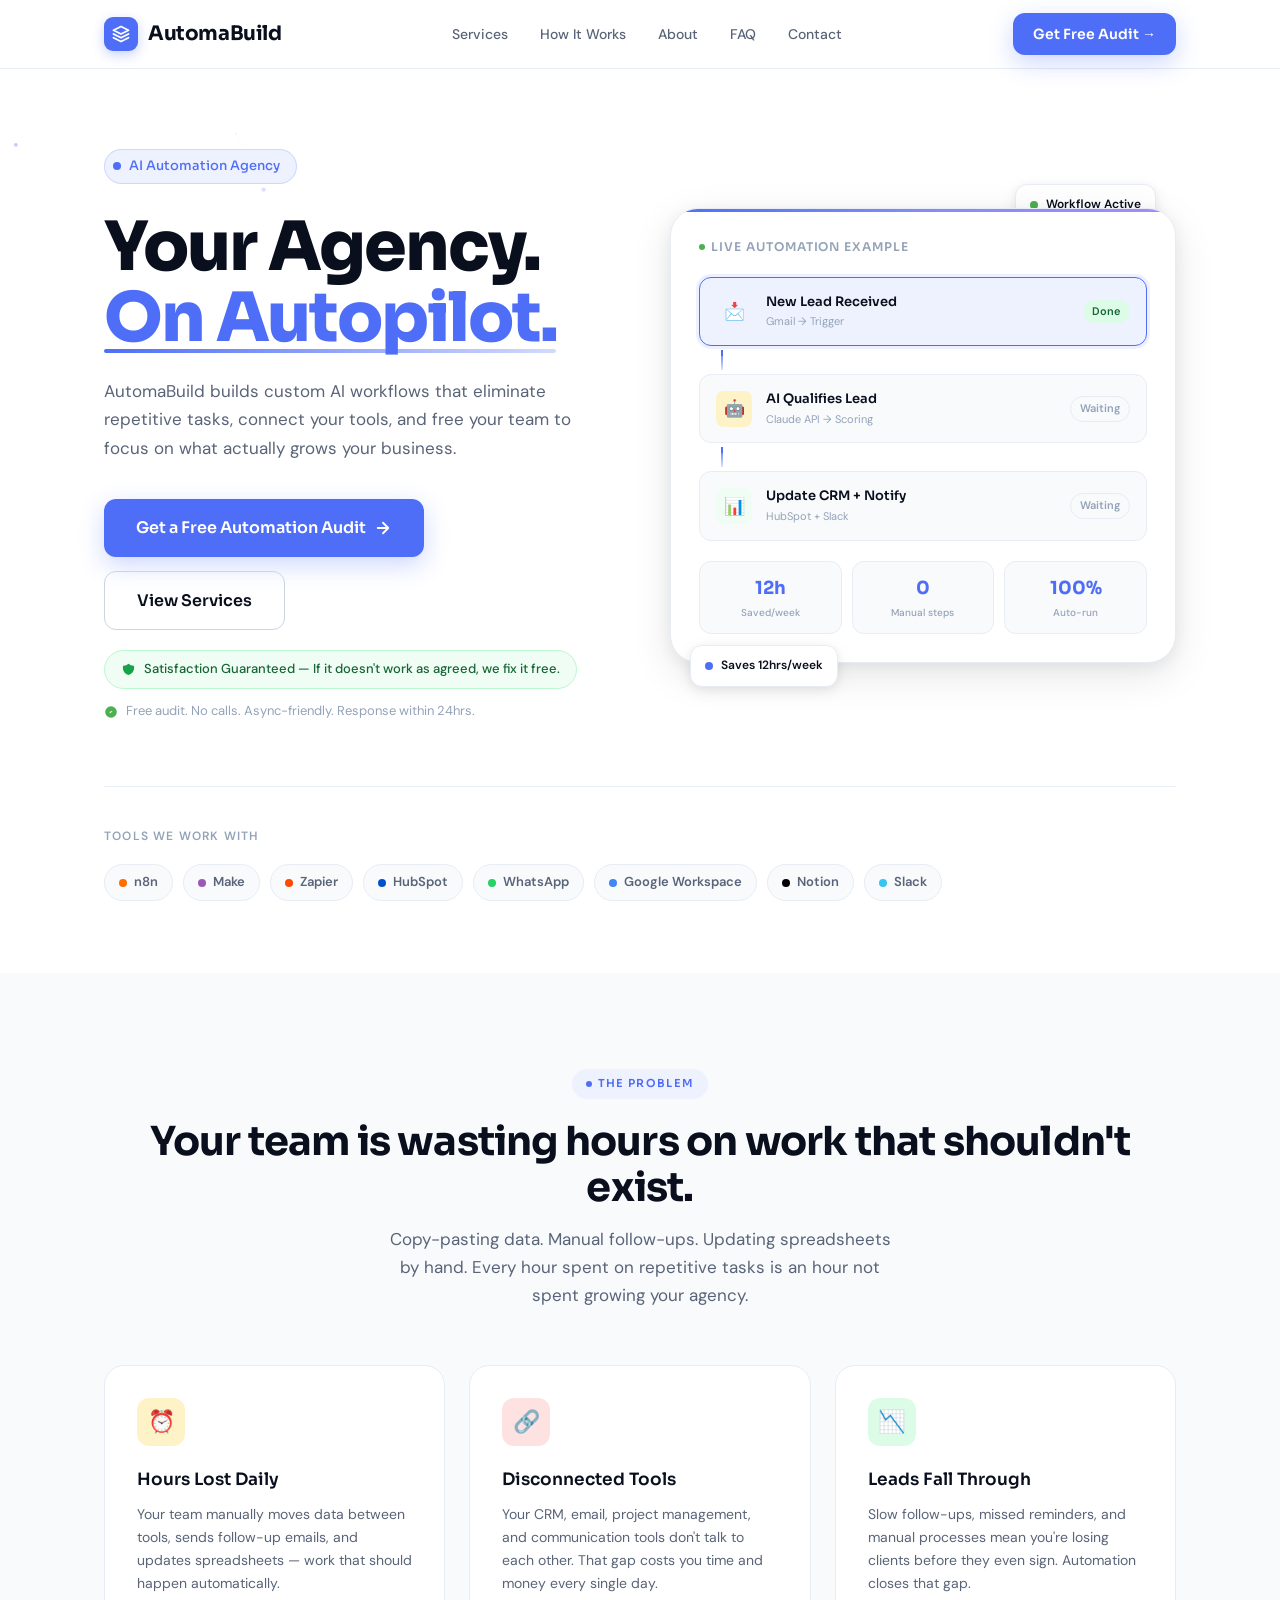
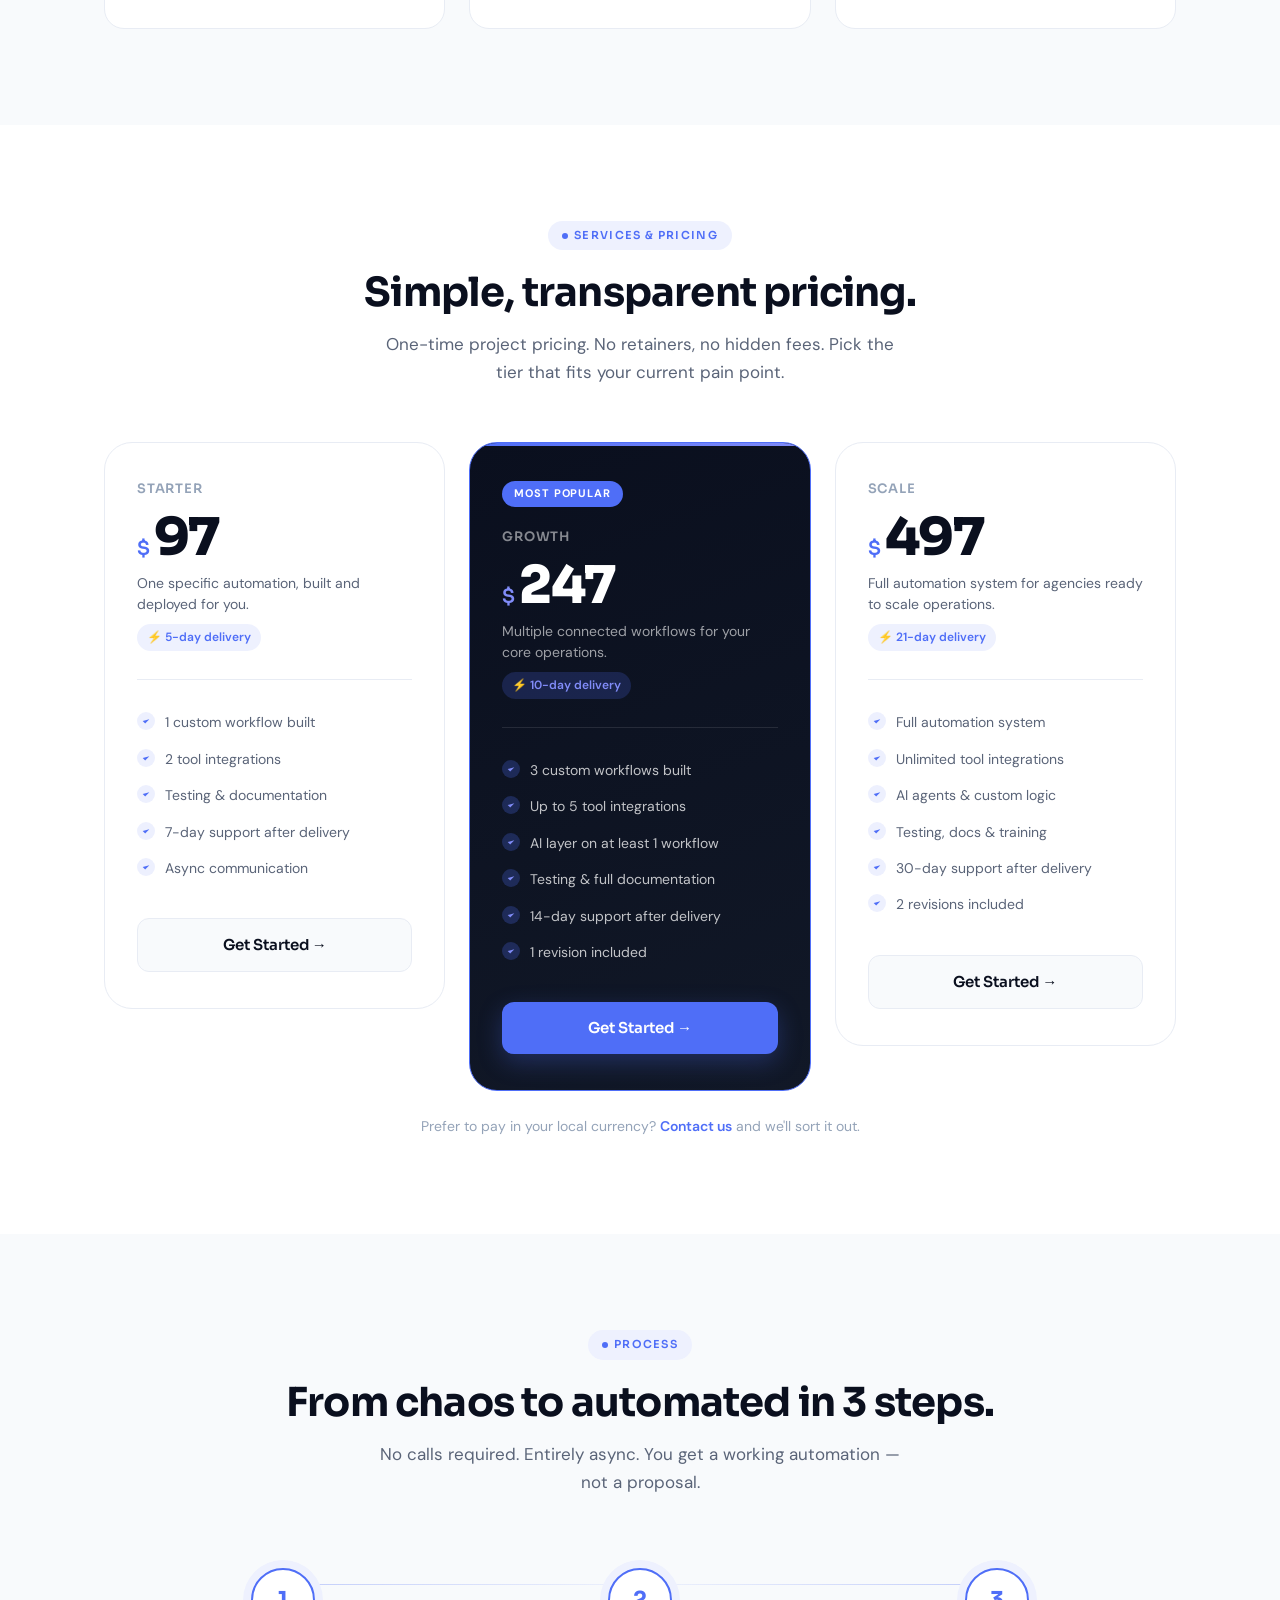
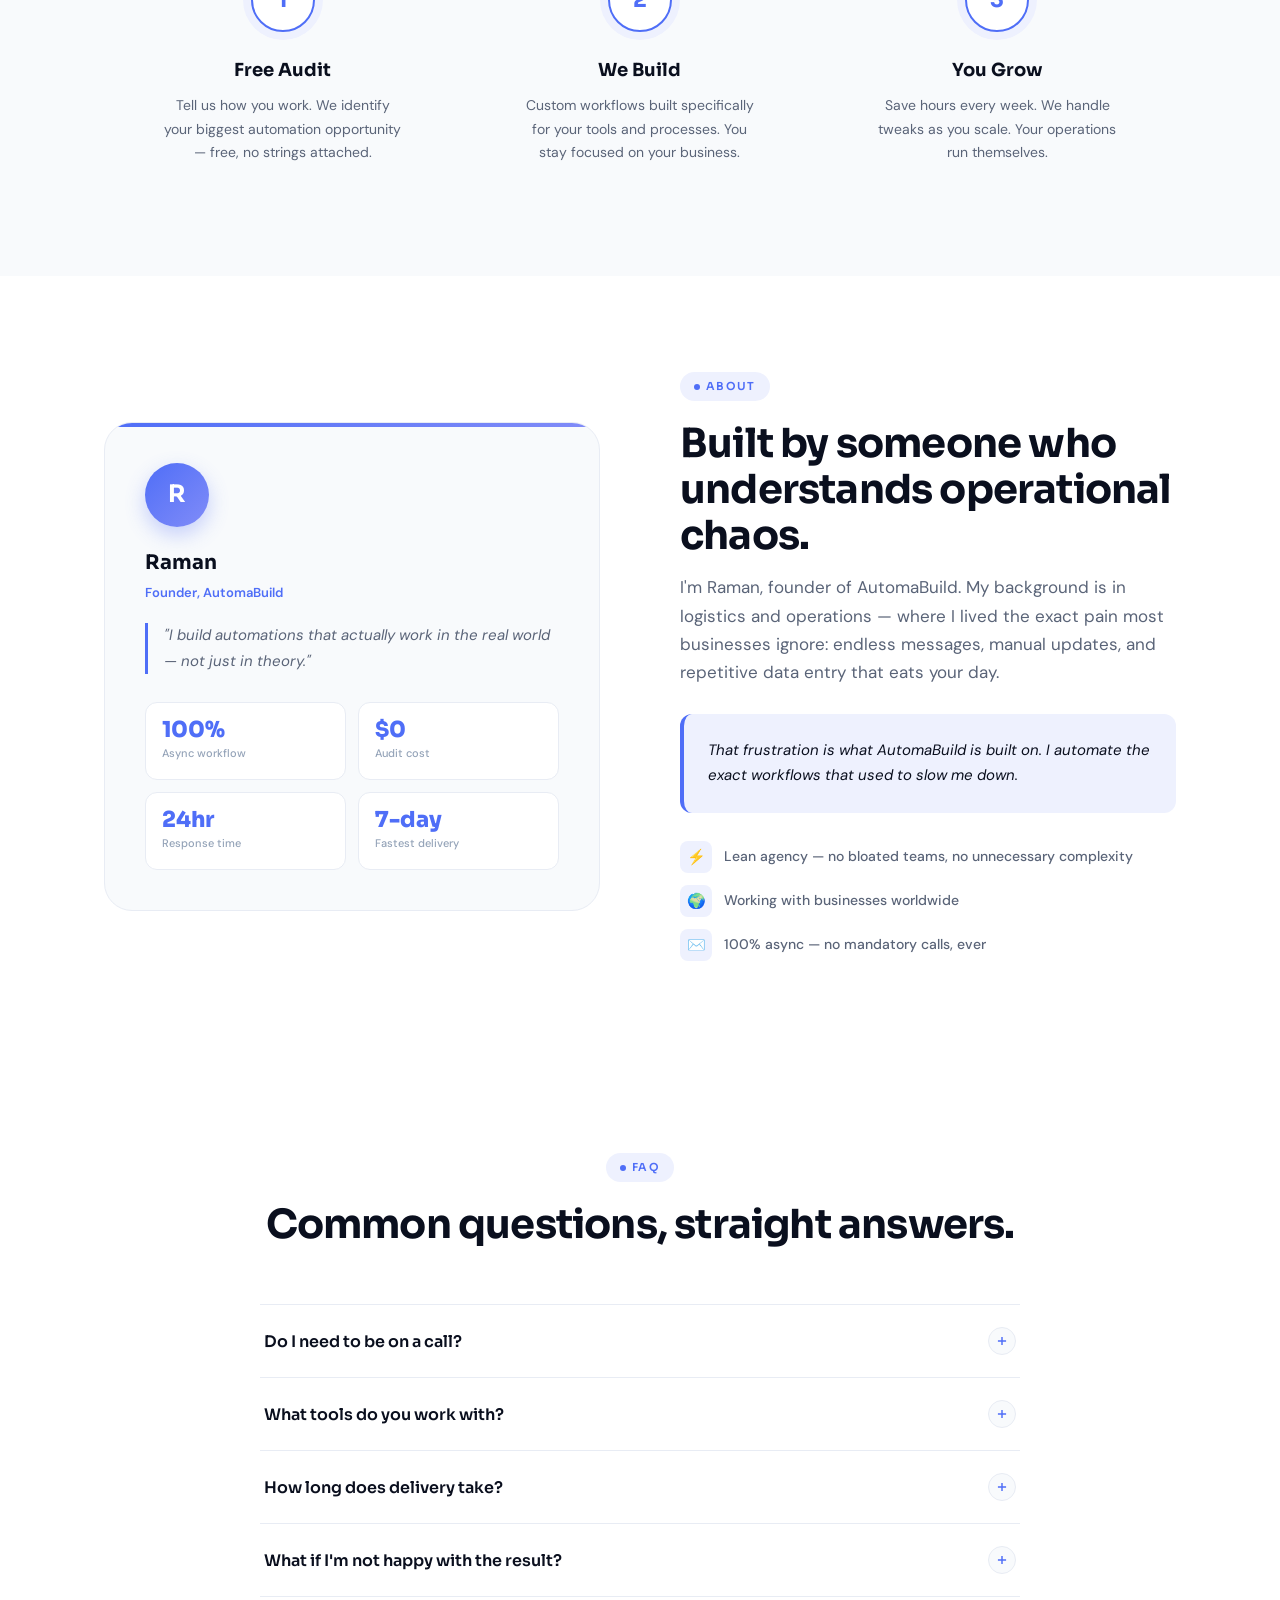
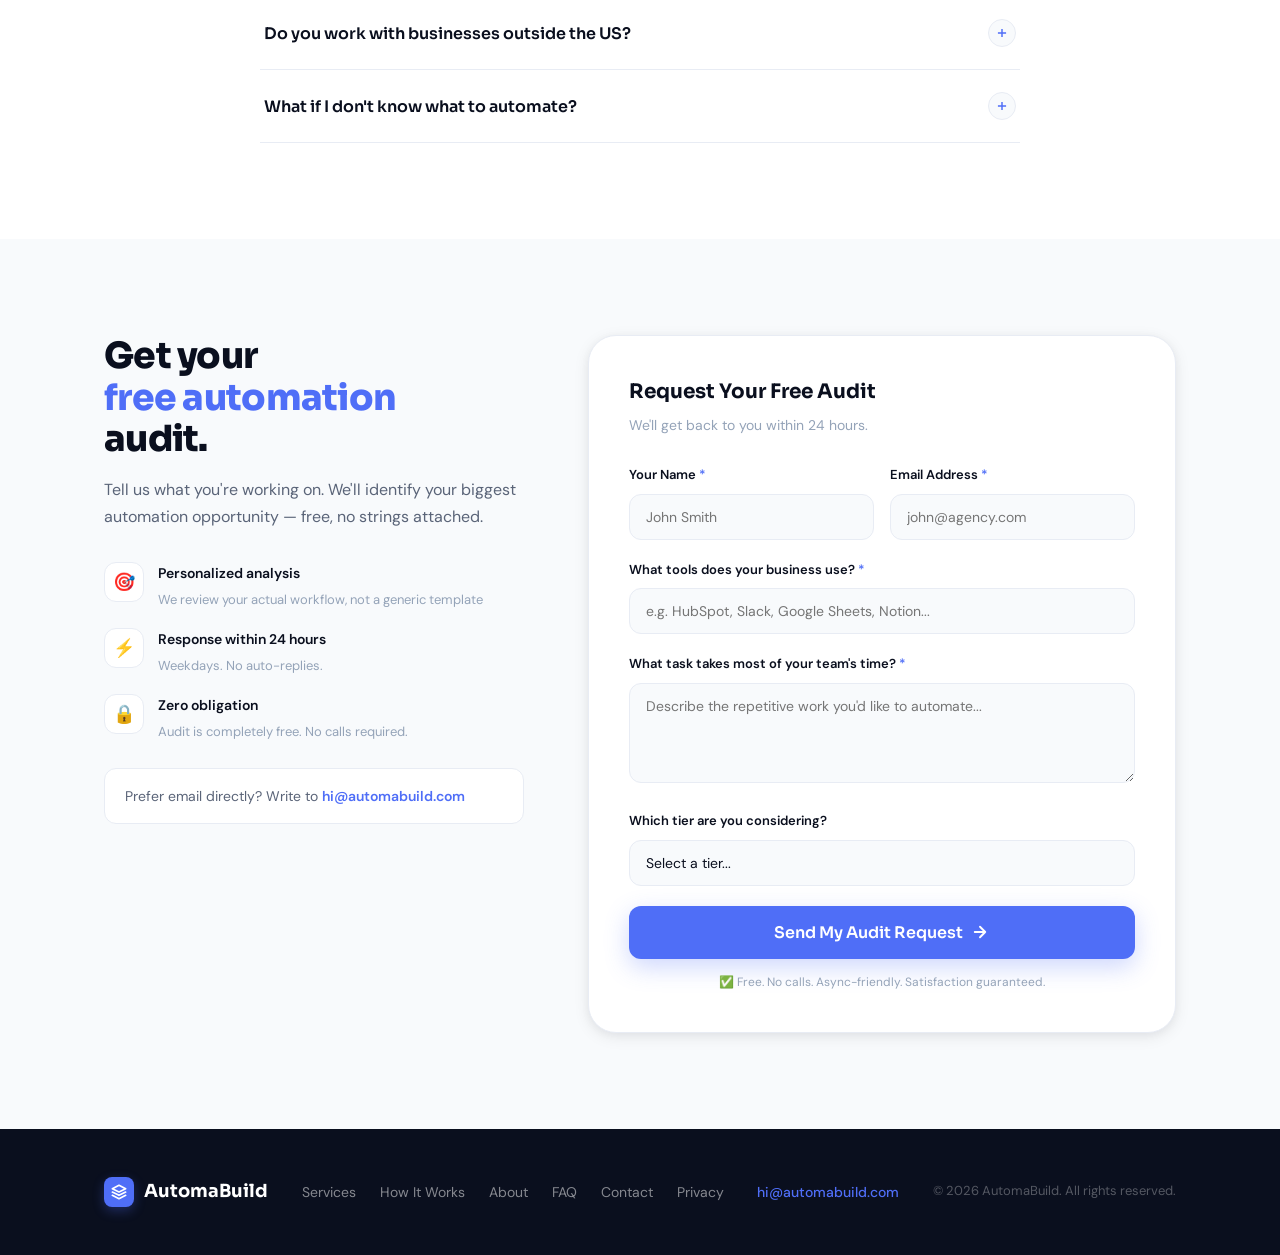
==== commit 45005265: "Add privacy policy page and footer link Adds /privacy.html (data use, Google API Limited Use stateme" ====
--- a/index.html
+++ b/index.html
@@ -855,6 +855,7 @@
         <a href="#about">About</a>
         <a href="#faq">FAQ</a>
         <a href="#contact">Contact</a>
+        <a href="/privacy.html">Privacy</a>
       </div>
       <a href="mailto:hi@automabuild.com" class="footer-email">hi@automabuild.com</a>
       <p class="footer-copy">© 2026 AutomaBuild. All rights reserved.</p>
